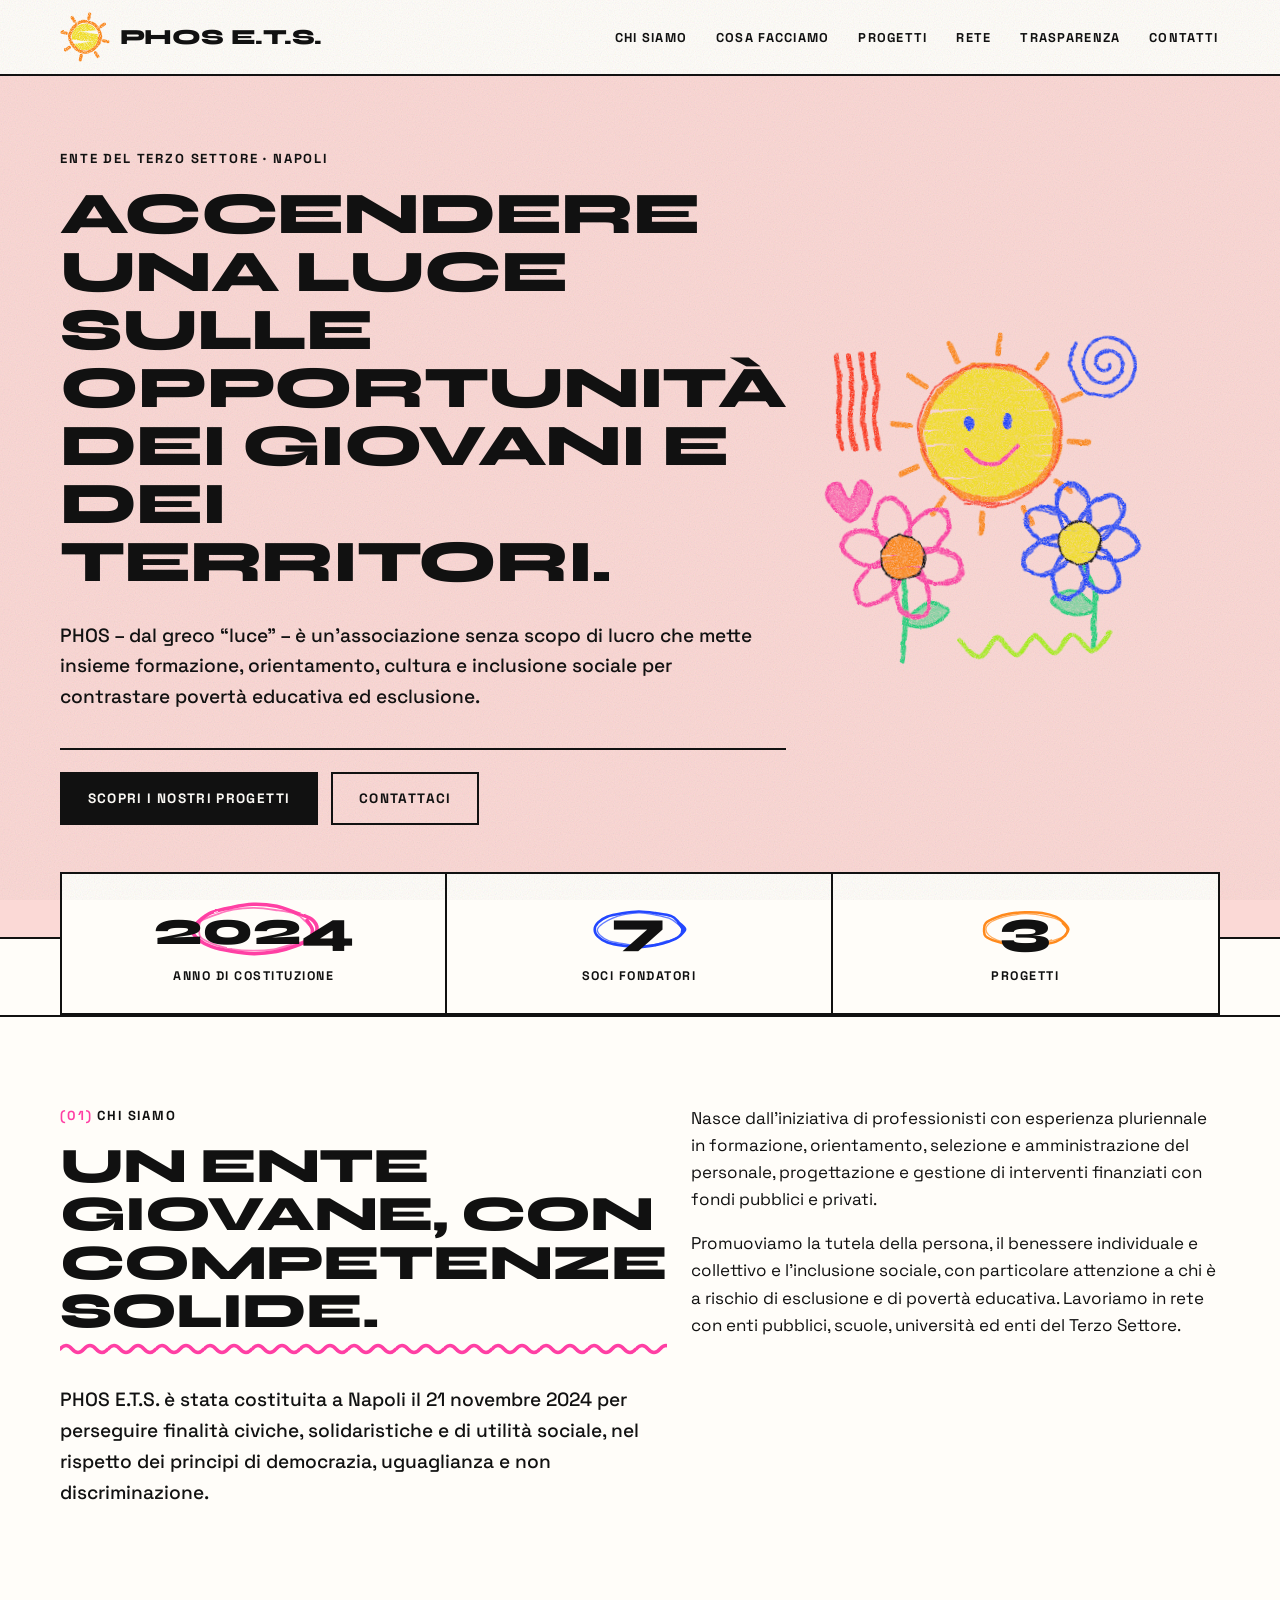
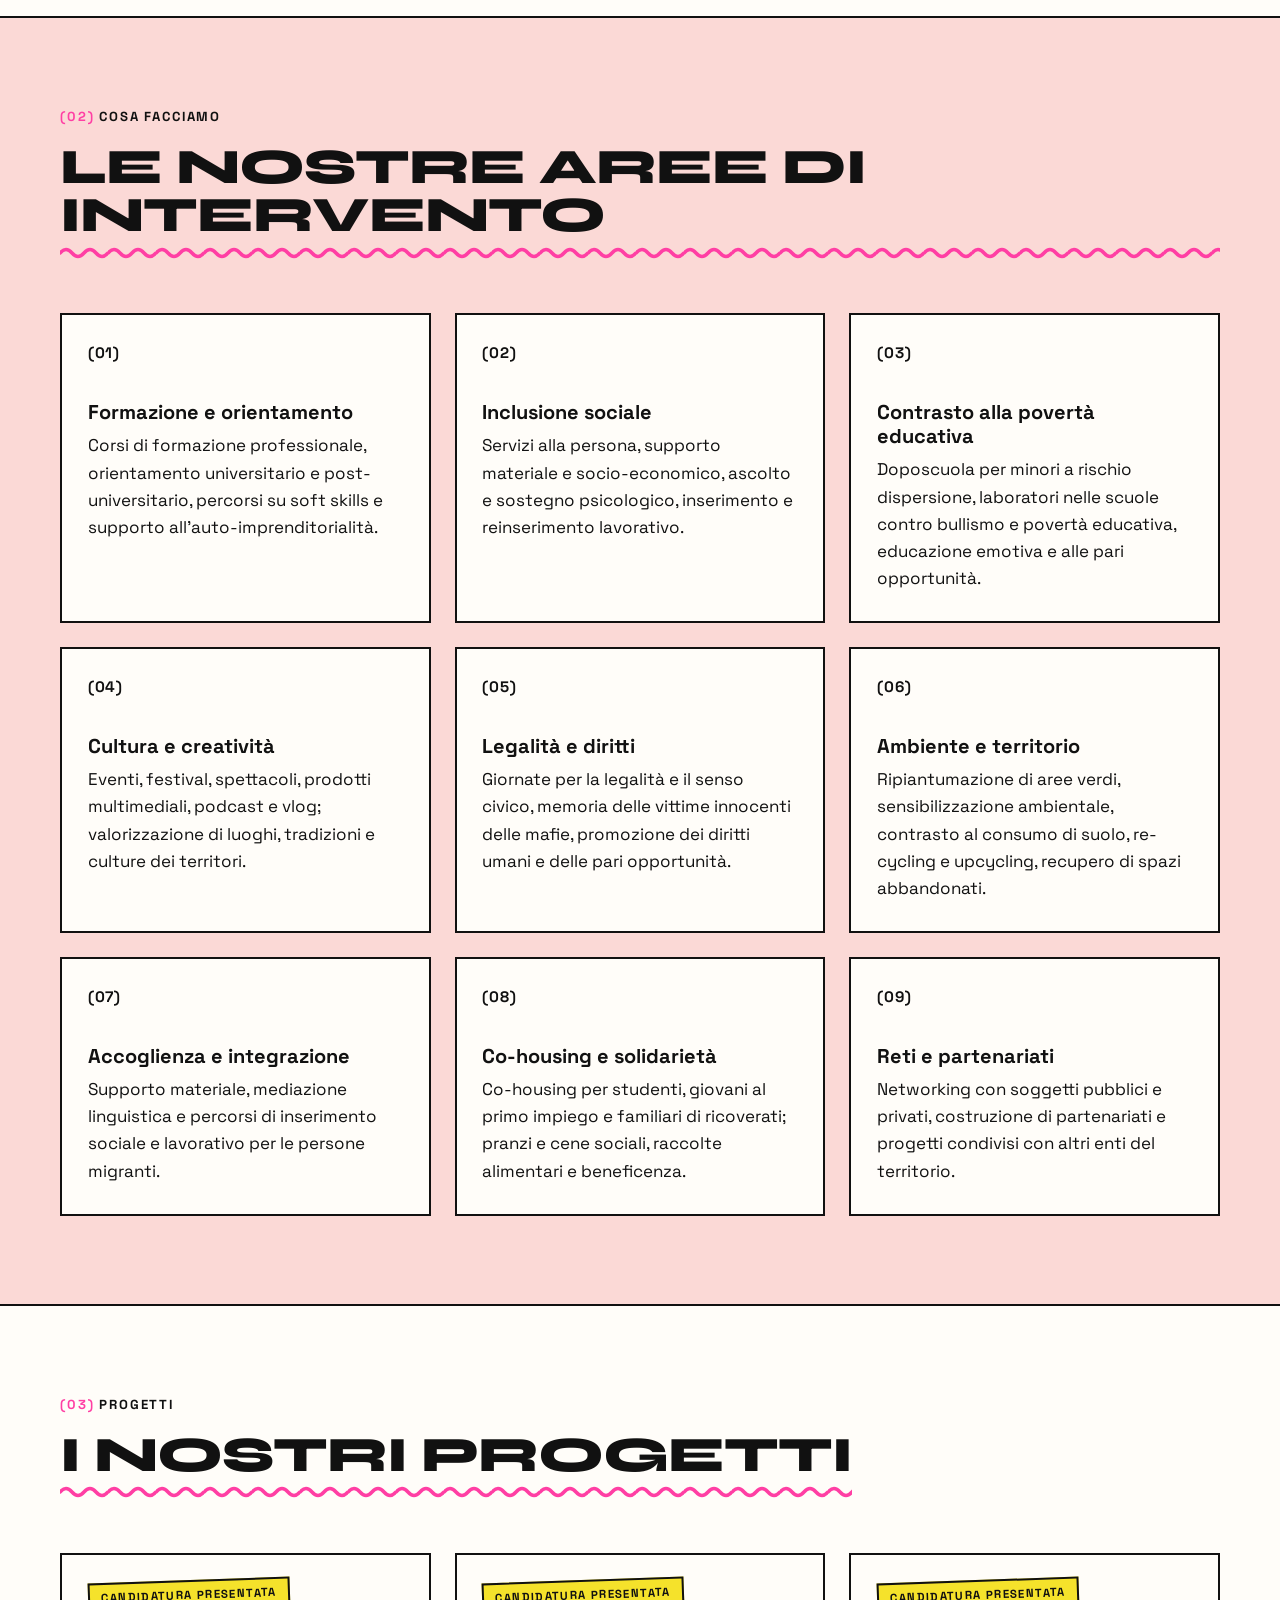
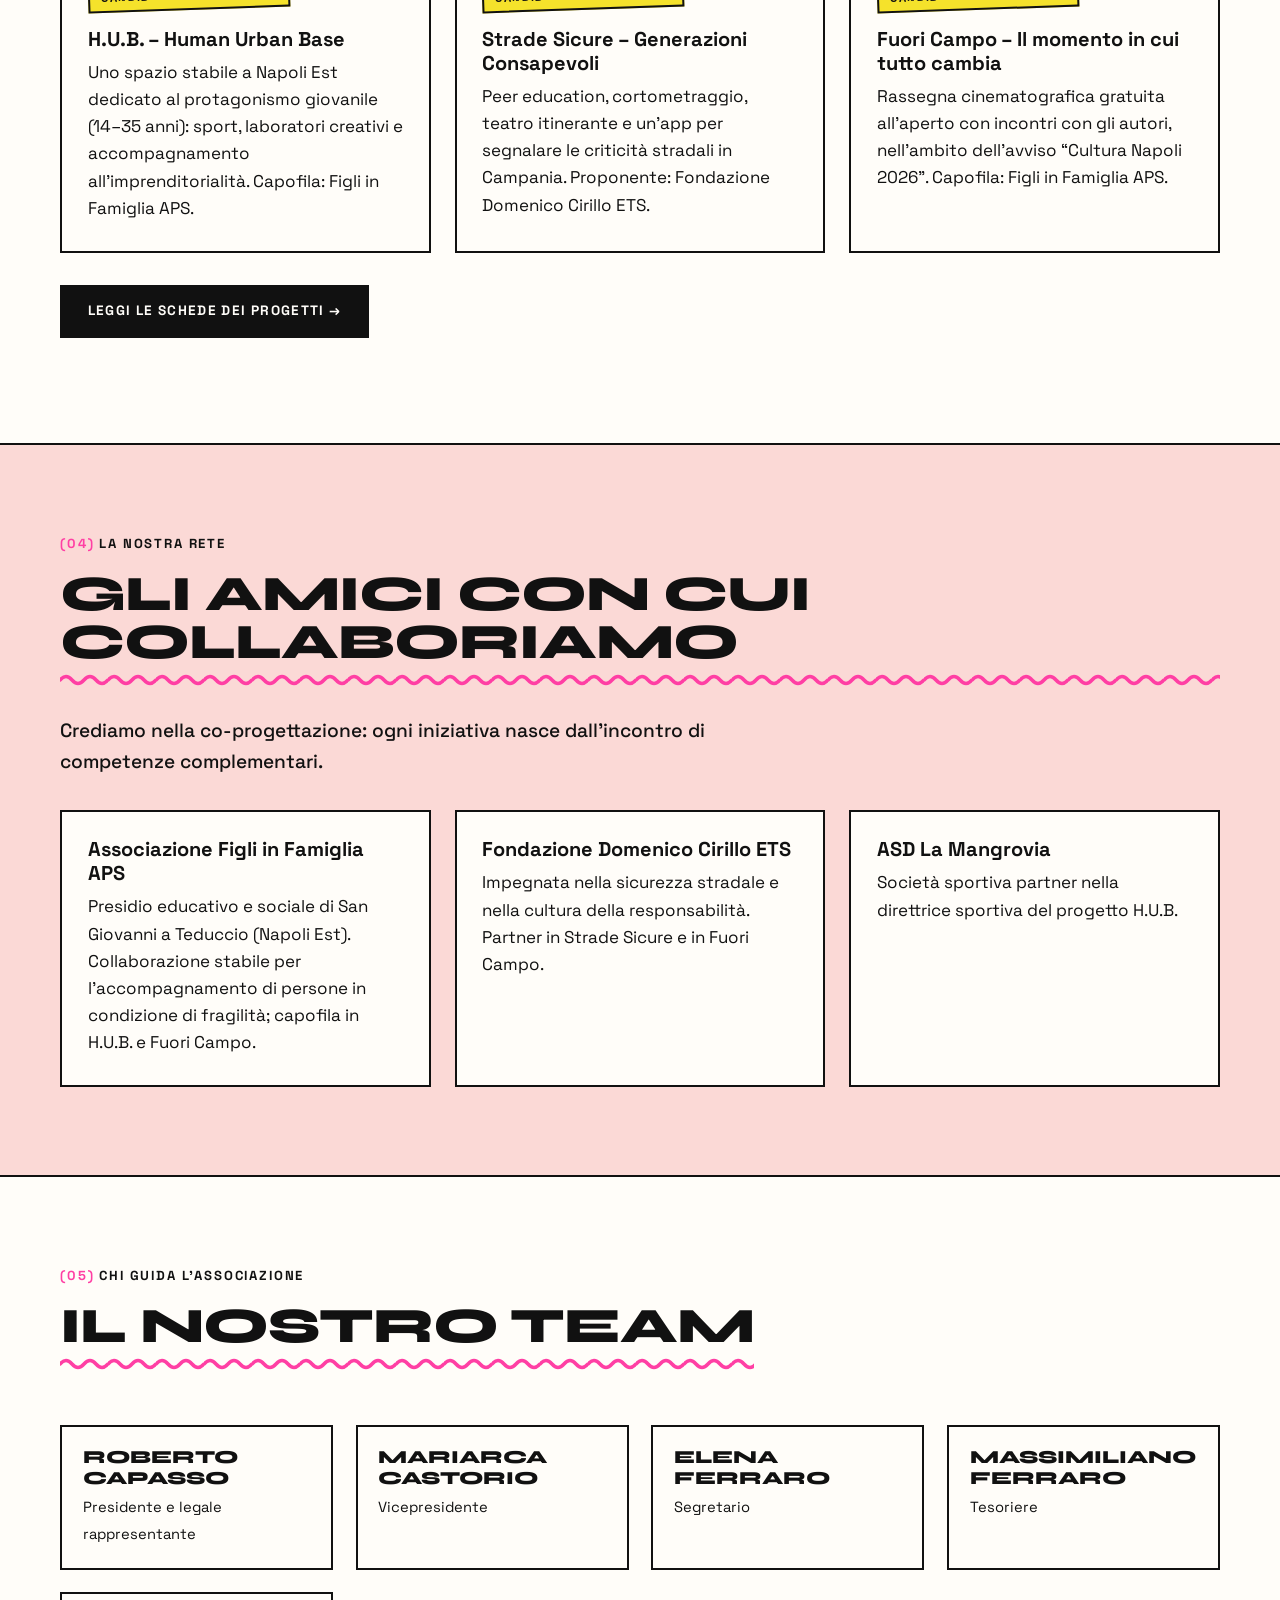
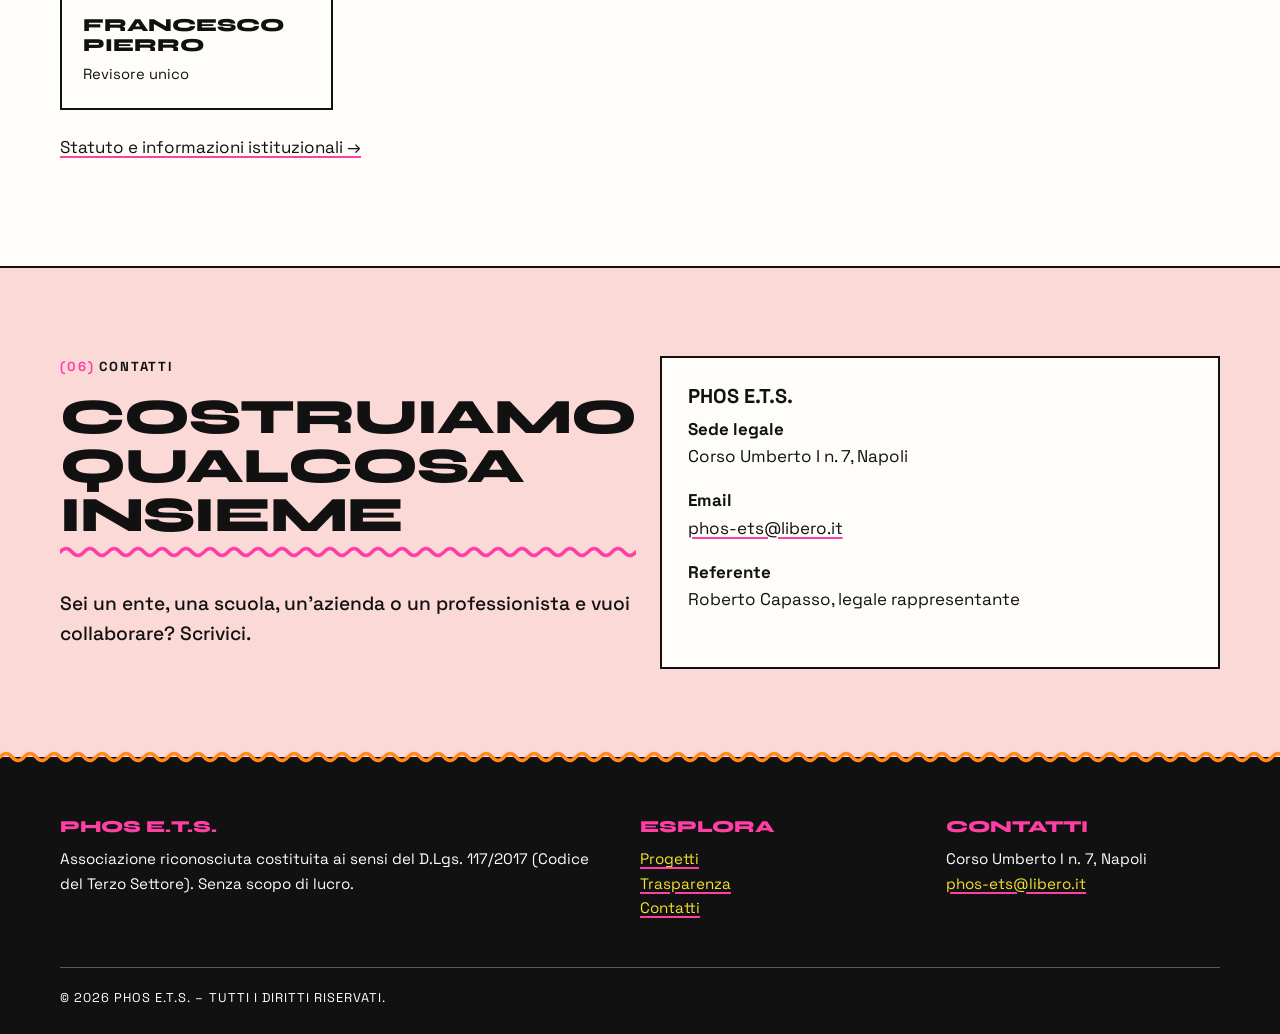
==== index.html @ 62dacb36 "ok" ====
<!DOCTYPE html>
<html lang="it">
<head>
  <meta charset="utf-8">
  <meta name="viewport" content="width=device-width, initial-scale=1">
  <title>PHOS E.T.S. – Ente del Terzo Settore, Napoli</title>
  <meta name="description" content="PHOS E.T.S. è un Ente del Terzo Settore con sede a Napoli: formazione, orientamento, inclusione sociale, cultura e legalità per giovani e persone in condizioni di fragilità.">
  <link rel="icon" href="assets/logo.svg" type="image/svg+xml">
  <link rel="preconnect" href="https://fonts.googleapis.com">
  <link rel="preconnect" href="https://fonts.gstatic.com" crossorigin>
  <link href="https://fonts.googleapis.com/css2?family=Syne:wght@700;800&family=Space+Grotesk:wght@400;500;700&display=swap" rel="stylesheet">
  <link rel="stylesheet" href="css/style.css">
</head>
<body>
  <header class="site-header">
    <div class="container nav">
      <a class="brand" href="index.html"><img src="assets/logo.svg" alt=""> PHOS E.T.S.</a>
      <button class="nav-toggle" aria-label="Apri il menu" aria-expanded="false">☰</button>
      <ul class="nav-links">
        <li><a href="#chi-siamo">Chi siamo</a></li>
        <li><a href="#ambiti">Cosa facciamo</a></li>
        <li><a href="#progetti">Progetti</a></li>
        <li><a href="#rete">Rete</a></li>
        <li><a href="trasparenza.html">Trasparenza</a></li>
        <li><a href="#contatti">Contatti</a></li>
      </ul>
    </div>
  </header>

  <main>
    <section class="hero">
      <div class="container hero-grid">
       <div class="hero-text">
        <p class="eyebrow">Ente del Terzo Settore · Napoli</p>
        <h1>Accendere una luce sulle opportunità dei giovani e dei territori.</h1>
        <p class="lead">PHOS – dal greco “luce” – è un’associazione senza scopo di lucro che mette insieme formazione, orientamento, cultura e inclusione sociale per contrastare povertà educativa ed esclusione.</p>
        <div class="hero-actions">
          <a class="btn" href="#progetti">Scopri i nostri progetti</a>
          <a class="btn ghost" href="#contatti">Contattaci</a>
        </div>
       </div>
       <img class="hero-art" src="assets/hero-scribble.svg" alt="Disegno a pastello di un sole, due fiori e ghirigori colorati">
      </div>
    </section>

    <div class="container">
      <div class="stats">
        <div class="stat"><strong>2024</strong><span>anno di costituzione</span></div>
        <div class="stat"><strong>7</strong><span>soci fondatori</span></div>
        <div class="stat"><strong>3</strong><span>progetti</span></div>
      </div>
    </div>

    <section class="section" id="chi-siamo">
      <div class="container grid cols-2">
        <div>
          <p class="eyebrow">Chi siamo</p>
          <h2>Un ente giovane, con competenze solide.</h2>
          <p class="lead">PHOS E.T.S. è stata costituita a Napoli il 21 novembre 2024 per perseguire finalità civiche, solidaristiche e di utilità sociale, nel rispetto dei principi di democrazia, uguaglianza e non discriminazione.</p>
        </div>
        <div>
          <p>Nasce dall’iniziativa di professionisti con esperienza pluriennale in formazione, orientamento, selezione e amministrazione del personale, progettazione e gestione di interventi finanziati con fondi pubblici e privati.</p>
          <p>Promuoviamo la tutela della persona, il benessere individuale e collettivo e l’inclusione sociale, con particolare attenzione a chi è a rischio di esclusione e di povertà educativa. Lavoriamo in rete con enti pubblici, scuole, università ed enti del Terzo Settore.</p>
        </div>
      </div>
    </section>

    <section class="section alt" id="ambiti">
      <div class="container">
        <p class="eyebrow">Cosa facciamo</p>
        <h2>Le nostre aree di intervento</h2>
        <div class="grid cols-3" style="margin-top:1.5rem">
          <article class="card"><div class="icon">(01)</div><h3>Formazione e orientamento</h3><p>Corsi di formazione professionale, orientamento universitario e post-universitario, percorsi su soft skills e supporto all’auto-imprenditorialità.</p></article>
          <article class="card"><div class="icon">(02)</div><h3>Inclusione sociale</h3><p>Servizi alla persona, supporto materiale e socio-economico, ascolto e sostegno psicologico, inserimento e reinserimento lavorativo.</p></article>
          <article class="card"><div class="icon">(03)</div><h3>Contrasto alla povertà educativa</h3><p>Doposcuola per minori a rischio dispersione, laboratori nelle scuole contro bullismo e povertà educativa, educazione emotiva e alle pari opportunità.</p></article>
          <article class="card"><div class="icon">(04)</div><h3>Cultura e creatività</h3><p>Eventi, festival, spettacoli, prodotti multimediali, podcast e vlog; valorizzazione di luoghi, tradizioni e culture dei territori.</p></article>
          <article class="card"><div class="icon">(05)</div><h3>Legalità e diritti</h3><p>Giornate per la legalità e il senso civico, memoria delle vittime innocenti delle mafie, promozione dei diritti umani e delle pari opportunità.</p></article>
          <article class="card"><div class="icon">(06)</div><h3>Ambiente e territorio</h3><p>Ripiantumazione di aree verdi, sensibilizzazione ambientale, contrasto al consumo di suolo, re-cycling e upcycling, recupero di spazi abbandonati.</p></article>
          <article class="card"><div class="icon">(07)</div><h3>Accoglienza e integrazione</h3><p>Supporto materiale, mediazione linguistica e percorsi di inserimento sociale e lavorativo per le persone migranti.</p></article>
          <article class="card"><div class="icon">(08)</div><h3>Co-housing e solidarietà</h3><p>Co-housing per studenti, giovani al primo impiego e familiari di ricoverati; pranzi e cene sociali, raccolte alimentari e beneficenza.</p></article>
          <article class="card"><div class="icon">(09)</div><h3>Reti e partenariati</h3><p>Networking con soggetti pubblici e privati, costruzione di partenariati e progetti condivisi con altri enti del territorio.</p></article>
        </div>
      </div>
    </section>

    <section class="section" id="progetti">
      <div class="container">
        <p class="eyebrow">Progetti</p>
        <h2>I nostri progetti</h2>
        <div class="grid cols-3" style="margin-top:1.5rem">
          <article class="card">
            <span class="badge">Candidatura presentata</span>
            <h3>H.U.B. – Human Urban Base</h3>
            <p>Uno spazio stabile a Napoli Est dedicato al protagonismo giovanile (14–35 anni): sport, laboratori creativi e accompagnamento all’imprenditorialità. Capofila: Figli in Famiglia APS.</p>
          </article>
          <article class="card">
            <span class="badge">Candidatura presentata</span>
            <h3>Strade Sicure – Generazioni Consapevoli</h3>
            <p>Peer education, cortometraggio, teatro itinerante e un’app per segnalare le criticità stradali in Campania. Proponente: Fondazione Domenico Cirillo ETS.</p>
          </article>
          <article class="card">
            <span class="badge">Candidatura presentata</span>
            <h3>Fuori Campo – Il momento in cui tutto cambia</h3>
            <p>Rassegna cinematografica gratuita all’aperto con incontri con gli autori, nell’ambito dell’avviso “Cultura Napoli 2026”. Capofila: Figli in Famiglia APS.</p>
          </article>
        </div>
        <p style="margin-top:2rem"><a class="btn" href="progetti.html">Leggi le schede dei progetti →</a></p>
      </div>
    </section>

    <section class="section alt" id="rete">
      <div class="container">
        <p class="eyebrow">La nostra rete</p>
        <h2>Gli amici con cui collaboriamo</h2>
        <p class="lead">Crediamo nella co-progettazione: ogni iniziativa nasce dall’incontro di competenze complementari.</p>
        <div class="grid cols-3" style="margin-top:2rem">
          <div class="card"><h3>Associazione Figli in Famiglia APS</h3><p>Presidio educativo e sociale di San Giovanni a Teduccio (Napoli Est). Collaborazione stabile per l’accompagnamento di persone in condizione di fragilità; capofila in H.U.B. e Fuori Campo.</p></div>
          <div class="card"><h3>Fondazione Domenico Cirillo ETS</h3><p>Impegnata nella sicurezza stradale e nella cultura della responsabilità. Partner in Strade Sicure e in Fuori Campo.</p></div>
          <div class="card"><h3>ASD La Mangrovia</h3><p>Società sportiva partner nella direttrice sportiva del progetto H.U.B.</p></div>
        </div>
      </div>
    </section>

    <section class="section" id="governance">
      <div class="container">
        <p class="eyebrow">Chi guida l’associazione</p>
        <h2>Il nostro team</h2>
        <div class="team" style="margin-top:1.5rem">
          <div class="person"><strong>Roberto Capasso</strong><span>Presidente e legale rappresentante</span></div>
          <div class="person"><strong>Mariarca Castorio</strong><span>Vicepresidente</span></div>
          <div class="person"><strong>Elena Ferraro</strong><span>Segretario</span></div>
          <div class="person"><strong>Massimiliano Ferraro</strong><span>Tesoriere</span></div>
          <div class="person"><strong>Francesco Pierro</strong><span>Revisore unico</span></div>
        </div>
        <p style="margin-top:1.5rem"><a href="trasparenza.html">Statuto e informazioni istituzionali →</a></p>
      </div>
    </section>

    <section class="section alt" id="contatti">
      <div class="container grid cols-2">
        <div>
          <p class="eyebrow">Contatti</p>
          <h2>Costruiamo qualcosa insieme</h2>
          <p class="lead">Sei un ente, una scuola, un’azienda o un professionista e vuoi collaborare? Scrivici.</p>
        </div>
        <div class="card">
          <h3>PHOS E.T.S.</h3>
          <p><strong>Sede legale</strong><br>Corso Umberto I n. 7, Napoli</p>
          <p><strong>Email</strong><br><a href="mailto:phos-ets@libero.it">phos-ets@libero.it</a></p>
          <p><strong>Referente</strong><br>Roberto Capasso, legale rappresentante</p>
        </div>
      </div>
    </section>
  </main>

  <footer class="site-footer">
    <div class="container">
      <div class="footer-grid">
        <div>
          <h3>PHOS E.T.S.</h3>
          <p>Associazione riconosciuta costituita ai sensi del D.Lgs. 117/2017 (Codice del Terzo Settore). Senza scopo di lucro.</p>
        </div>
        <div>
          <h3>Esplora</h3>
          <p><a href="progetti.html">Progetti</a><br><a href="trasparenza.html">Trasparenza</a><br><a href="#contatti">Contatti</a></p>
        </div>
        <div>
          <h3>Contatti</h3>
          <p>Corso Umberto I n. 7, Napoli<br><a href="mailto:phos-ets@libero.it">phos-ets@libero.it</a></p>
        </div>
      </div>
      <div class="footer-bottom">© <span id="anno">2026</span> PHOS E.T.S. – Tutti i diritti riservati.</div>
    </div>
  </footer>
  <script src="js/main.js"></script>
</body>
</html>
---- css/style.css ----
/* ------------------------------------------------------------
   PHOS E.T.S. – stile "naive / childish grotesque"
   Tratto a pastello, colori saturi, grotesque pesante, righe nere
   ------------------------------------------------------------ */
:root {
  --ink: #111111;
  --paper: #fffdf9;
  --pink-paper: #fbd9d6;
  --pink: #ff3fa4;
  --red: #ff3b24;
  --orange: #ff8a1f;
  --yellow: #f5e22b;
  --green: #1fd37a;
  --blue: #2447ff;
  --max: 1160px;
  --font-head: "Syne", "Arial Black", "Helvetica Neue", Arial, sans-serif;
  --font-body: "Space Grotesk", "Helvetica Neue", Arial, sans-serif;
}

* { box-sizing: border-box; }
html { scroll-behavior: smooth; }
body {
  margin: 0;
  font-family: var(--font-body);
  color: var(--ink);
  background: var(--paper);
  line-height: 1.6;
  font-size: 17px;
  counter-reset: sec;
}
/* grana di carta su tutto il sito */
body::after {
  content: ""; position: fixed; inset: 0; z-index: 100; pointer-events: none;
  opacity: .16; mix-blend-mode: multiply;
  background-image: url("data:image/svg+xml,%3Csvg xmlns='http://www.w3.org/2000/svg' width='220' height='220'%3E%3Cfilter id='n'%3E%3CfeTurbulence type='fractalNoise' baseFrequency='.85' numOctaves='2' stitchTiles='stitch'/%3E%3C/filter%3E%3Crect width='100%25' height='100%25' filter='url(%23n)'/%3E%3C/svg%3E");
}
::selection { background: var(--yellow); }

h1, h2, h3 { margin: 0 0 .6em; color: var(--ink); }
h1, h2 {
  font-family: var(--font-head); font-weight: 800; text-transform: uppercase;
  letter-spacing: -.02em; line-height: .98;
}
h1 { font-size: clamp(2.6rem, 7vw, 5.4rem); }
h2 { font-size: clamp(1.9rem, 4.2vw, 3.1rem); }
h3 { font-family: var(--font-body); font-weight: 700; font-size: 1.25rem; line-height: 1.2; }
p { margin: 0 0 1em; }
a { color: var(--ink); text-decoration-thickness: 2px; text-underline-offset: 3px; text-decoration-color: var(--pink); }
a:hover { background: var(--yellow); }
img { max-width: 100%; }
:focus-visible { outline: 3px dashed var(--blue); outline-offset: 3px; }

.container { width: min(100% - 2.5rem, var(--max)); margin-inline: auto; }
.section { padding: 5.5rem 0; border-top: 2px solid var(--ink); }
.section.alt { background: var(--pink-paper); }
.lead { font-size: 1.2rem; max-width: 60ch; font-weight: 500; }

/* Etichetta numerata, come nei poster: (01) CHI SIAMO */
.eyebrow {
  display: block; font-family: var(--font-body); font-size: .82rem; font-weight: 700;
  letter-spacing: .14em; text-transform: uppercase; margin-bottom: 1rem;
}
main > section:not(.hero):not(.page-hero) .eyebrow { counter-increment: sec; }
main > section:not(.hero):not(.page-hero) .eyebrow::before { content: "(0" counter(sec) ")  "; color: var(--pink); }

/* titoli con ghirigoro a pastello */
section h2 {
  display: inline-block; padding-bottom: .4em;
  background: url("../assets/squiggle-pink.svg") repeat-x left bottom / 48px 14px;
}

/* Header */
.site-header { position: sticky; top: 0; z-index: 50; background: var(--paper); border-bottom: 2px solid var(--ink); }
.nav { display: flex; align-items: center; justify-content: space-between; height: 74px; }
.brand {
  display: flex; align-items: center; gap: .6rem; text-decoration: none;
  font-family: var(--font-head); font-weight: 800; font-size: 1.35rem; text-transform: uppercase; letter-spacing: -.01em;
}
.brand:hover { background: none; }
.brand img { width: 50px; height: 50px; }
.nav-links { display: flex; gap: 1.6rem; list-style: none; margin: 0; padding: 0; }
.nav-links a {
  text-decoration: none; font-size: .8rem; font-weight: 700; text-transform: uppercase; letter-spacing: .1em; padding: .2rem .1rem;
}
.nav-links a:hover, .nav-links a[aria-current="page"] { background: linear-gradient(transparent 52%, var(--yellow) 52%); }
.nav-toggle {
  display: none; background: var(--paper); border: 2px solid var(--ink); font-size: 1.3rem; line-height: 1;
  padding: .3rem .65rem; cursor: pointer; color: var(--ink);
}

/* Hero */
.hero, .page-hero { background: var(--pink-paper); border-bottom: 2px solid var(--ink); position: relative; overflow: hidden; }
.hero { padding: 4.5rem 0 7rem; }
.hero-grid { display: grid; grid-template-columns: 1.15fr .85fr; gap: 1rem; align-items: center; }
.hero h1 { font-size: clamp(2.1rem, 4.7vw, 3.7rem); margin-bottom: .5em; }
.hero-art { width: 100%; max-width: 520px; justify-self: center; transform: rotate(-3deg); margin-right: -1rem; }
.page-hero { padding: 4.2rem 0 3.4rem; }
.page-hero h1 { font-size: clamp(2.2rem, 5.4vw, 4rem); max-width: 16ch; }

/* righe nere di impaginazione */
.hero-actions { margin-top: 2.2rem; padding-top: 1.4rem; border-top: 2px solid var(--ink); }

.btn {
  display: inline-block; padding: .85rem 1.6rem; font-family: var(--font-body); font-weight: 700;
  font-size: .85rem; letter-spacing: .1em; text-transform: uppercase; text-decoration: none;
  background: var(--ink); color: var(--paper); border: 2px solid var(--ink);
  transition: transform .12s, background .12s, color .12s;
}
.btn:hover { background: var(--pink); color: var(--ink); transform: rotate(-1.5deg) scale(1.03); }
.btn.ghost { background: transparent; color: var(--ink); margin-left: .6rem; }
.btn.ghost:hover { background: var(--yellow); color: var(--ink); }

/* Griglie e card */
.grid { display: grid; gap: 1.5rem; }
.grid.cols-2 { grid-template-columns: repeat(2, 1fr); }
.grid.cols-3 { grid-template-columns: repeat(3, 1fr); }
.grid.cols-4 { grid-template-columns: repeat(4, 1fr); }
.card {
  background: var(--paper); border: 2px solid var(--ink); padding: 1.6rem 1.6rem 1.8rem;
  transition: background .15s, transform .15s;
}
.card:hover { transform: rotate(-.8deg) translateY(-3px); }
.card:nth-child(5n+1):hover { background: var(--yellow); }
.card:nth-child(5n+2):hover { background: #ff9bd0; }
.card:nth-child(5n+3):hover { background: #a8f5c4; }
.card:nth-child(5n+4):hover { background: #a9bbff; }
.card:nth-child(5n+5):hover { background: #ffb98a; }
.card .icon {
  font-family: var(--font-body); font-size: .95rem; font-weight: 700; letter-spacing: .06em;
  margin-bottom: 2.2rem; display: block;
}
.card h3 { margin-bottom: .5rem; }
.card p:last-child { margin-bottom: 0; }

/* Numeri cerchiati a pastello */
.stats { display: grid; grid-template-columns: repeat(3, 1fr); gap: 0; margin-top: -4.2rem; position: relative; z-index: 2;
  border: 2px solid var(--ink); background: var(--paper); }
.stat { padding: 1.4rem 1rem 1.6rem; text-align: center; border-right: 2px solid var(--ink); }
.stat:last-child { border-right: 0; }
.stat strong {
  display: inline-block; font-family: var(--font-head); font-weight: 800; font-size: clamp(2rem, 4vw, 3rem);
  line-height: 1; padding: .55rem 1.3rem; margin-bottom: .3rem;
  background: url("../assets/circle-pink.svg") center / 100% 100% no-repeat;
}
.stat:nth-child(2) strong { background-image: url("../assets/circle-blue.svg"); }
.stat:nth-child(3) strong { background-image: url("../assets/circle-orange.svg"); }
.stat span { display: block; font-weight: 700; font-size: .78rem; text-transform: uppercase; letter-spacing: .12em; }

.badge {
  display: inline-block; font-size: .72rem; font-weight: 700; letter-spacing: .12em; text-transform: uppercase;
  padding: .25rem .7rem; background: var(--yellow); border: 2px solid var(--ink); margin-bottom: 1rem; transform: rotate(-2deg);
}
.badge.navy { background: #ff9bd0; }
.notice { background: var(--yellow); border: 2px solid var(--ink); padding: 1.1rem 1.3rem; margin: 0 0 2.2rem; font-size: .98rem; }

/* Schede progetto */
.project { padding: 3.4rem 0; border-bottom: 2px solid var(--ink); }
.project:last-of-type { border-bottom: 0; }
.meta { display: grid; grid-template-columns: repeat(auto-fit, minmax(210px, 1fr)); gap: 0; margin: 1.6rem 0; border: 2px solid var(--ink); }
.meta div { padding: .9rem 1.1rem; border-right: 2px solid var(--ink); border-bottom: 2px solid var(--ink); margin: 0 -2px -2px 0; background: var(--paper); }
.meta dt { font-size: .72rem; text-transform: uppercase; letter-spacing: .12em; font-weight: 700; color: #6b6b6b; }
.meta dd { margin: .15rem 0 0; font-weight: 700; }
.project ul { padding-left: 1.2rem; }
.project li { margin-bottom: .4rem; }
.project li::marker { color: var(--pink); font-weight: 700; }

/* Liste */
.check-list { list-style: none; padding: 0; margin: 0; }
.check-list li { position: relative; padding-left: 1.9rem; margin-bottom: .6rem; }
.check-list li::before { content: "✺"; position: absolute; left: 0; color: var(--orange); font-weight: 700; }

.team { display: grid; grid-template-columns: repeat(auto-fit, minmax(220px, 1fr)); gap: 1.4rem; }
.person { background: var(--paper); border: 2px solid var(--ink); padding: 1.3rem; transition: background .15s, transform .15s; }
.person:hover { background: var(--yellow); transform: rotate(-1deg); }
.person strong { display: block; font-family: var(--font-head); font-weight: 800; font-size: 1.15rem; text-transform: uppercase; line-height: 1.1; margin-bottom: .3rem; }
.person span { font-size: .92rem; }

/* Footer */
.site-footer {
  position: relative; background: var(--ink); color: var(--paper); padding: 3.6rem 0 1.6rem; font-size: .95rem;
  border-top: 2px solid var(--ink);
}
.site-footer::before {
  content: ""; position: absolute; left: 0; right: 0; top: -9px; height: 14px;
  background: url("../assets/squiggle-orange.svg") repeat-x left top / 48px 14px;
}
.site-footer a { color: var(--yellow); text-decoration-color: var(--pink); }
.site-footer a:hover { background: var(--yellow); color: var(--ink); }
.site-footer h3 { font-family: var(--font-head); font-weight: 800; text-transform: uppercase; color: var(--pink); font-size: 1.05rem; }
.footer-grid { display: grid; grid-template-columns: 2fr 1fr 1fr; gap: 2rem; }
.footer-bottom { border-top: 1px solid rgba(255, 253, 249, .3); margin-top: 2rem; padding-top: 1.2rem; font-size: .8rem; letter-spacing: .08em; text-transform: uppercase; }

@media (max-width: 900px) {
  .grid.cols-3, .grid.cols-4 { grid-template-columns: repeat(2, 1fr); }
  .footer-grid { grid-template-columns: 1fr; }
  .hero-grid { grid-template-columns: 1fr; }
  .hero-art { max-width: 340px; margin: 0; }
  .hero h1 { max-width: none; }
}
@media (max-width: 720px) {
  .nav-toggle { display: block; }
  .nav-links {
    display: none; position: absolute; top: 74px; left: 0; right: 0; background: var(--paper);
    flex-direction: column; gap: 0; padding: .6rem 1.5rem 1rem; border-bottom: 2px solid var(--ink);
  }
  .nav-links.open { display: flex; }
  .nav-links li { padding: .5rem 0; }
  .grid.cols-2, .grid.cols-3, .grid.cols-4 { grid-template-columns: 1fr; }
  .stats { grid-template-columns: 1fr; }
  .stat { border-right: 0; border-bottom: 2px solid var(--ink); }
  .stat:last-child { border-bottom: 0; }
  .section { padding: 3.6rem 0; }
  .btn.ghost { margin: .9rem 0 0; }
  .hero { padding: 3rem 0 6rem; }
}
@media (prefers-reduced-motion: reduce) { html { scroll-behavior: auto; } * { transition: none !important; } }
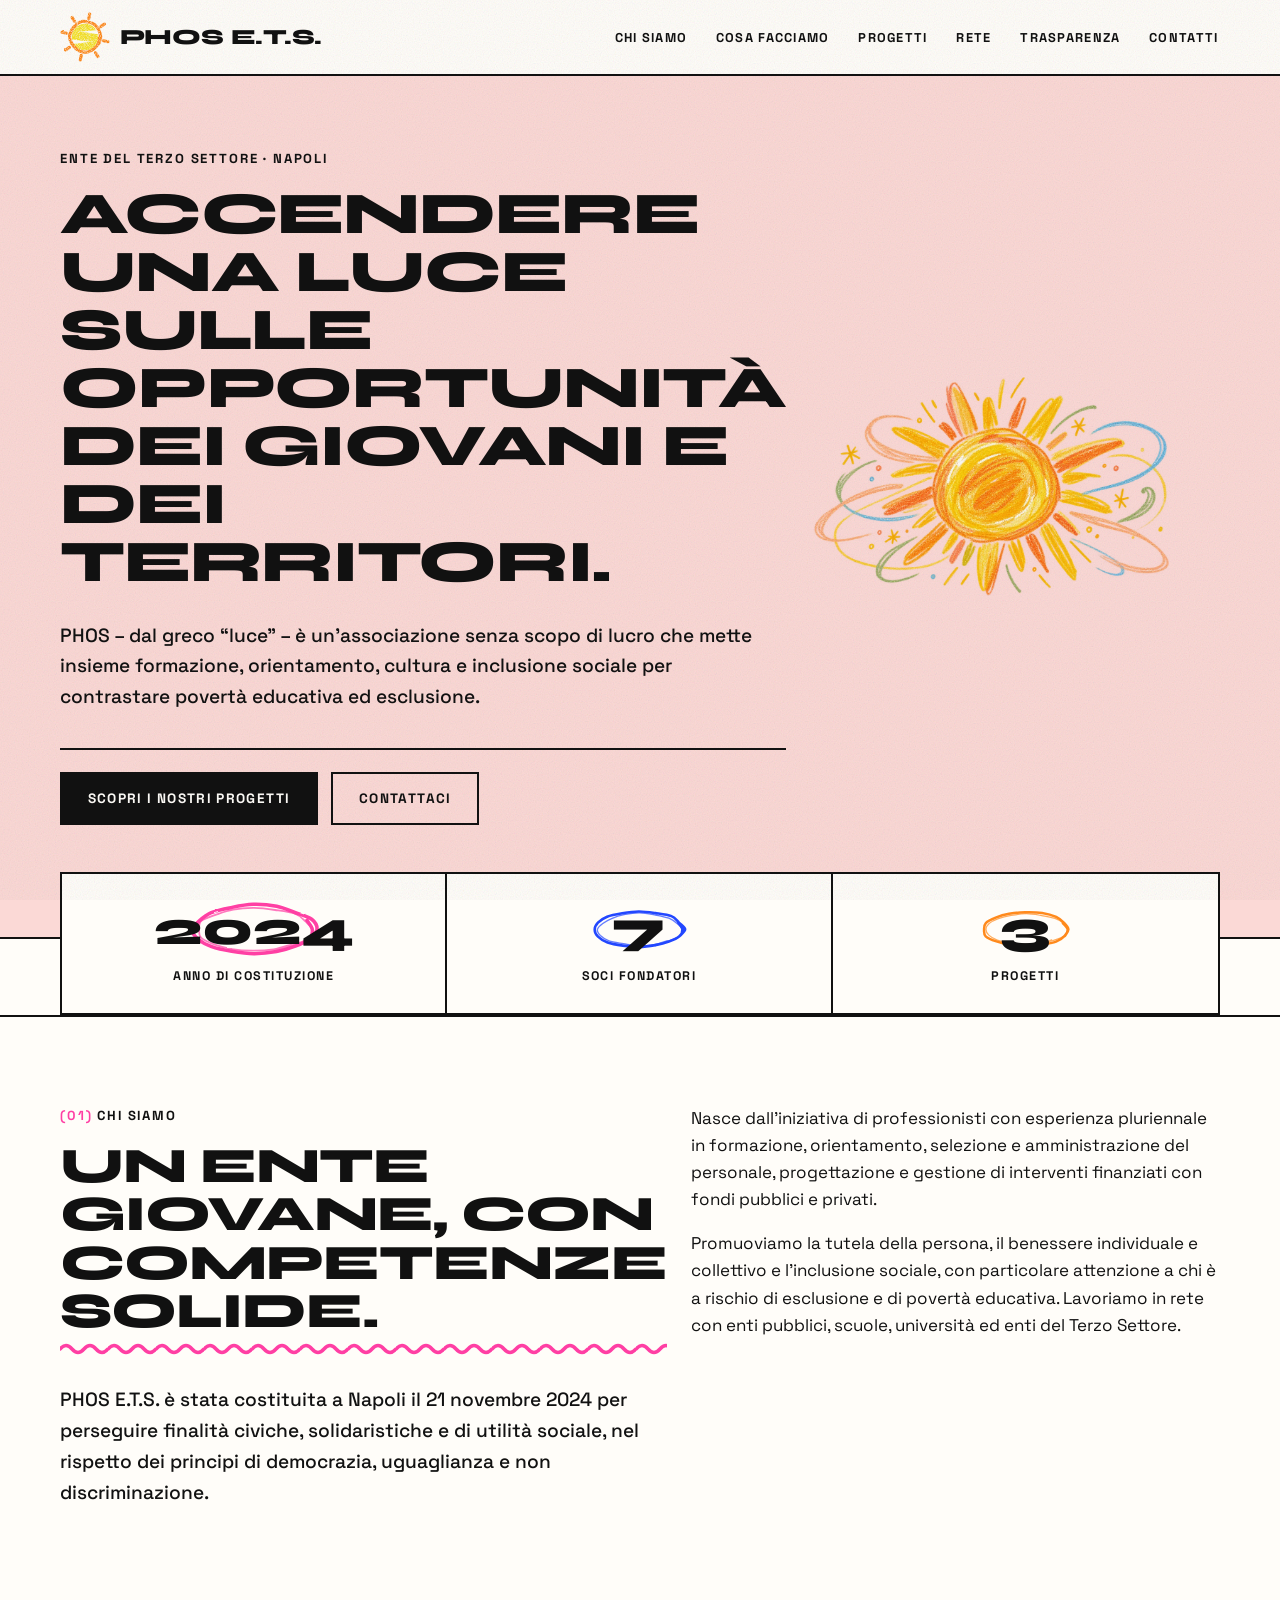
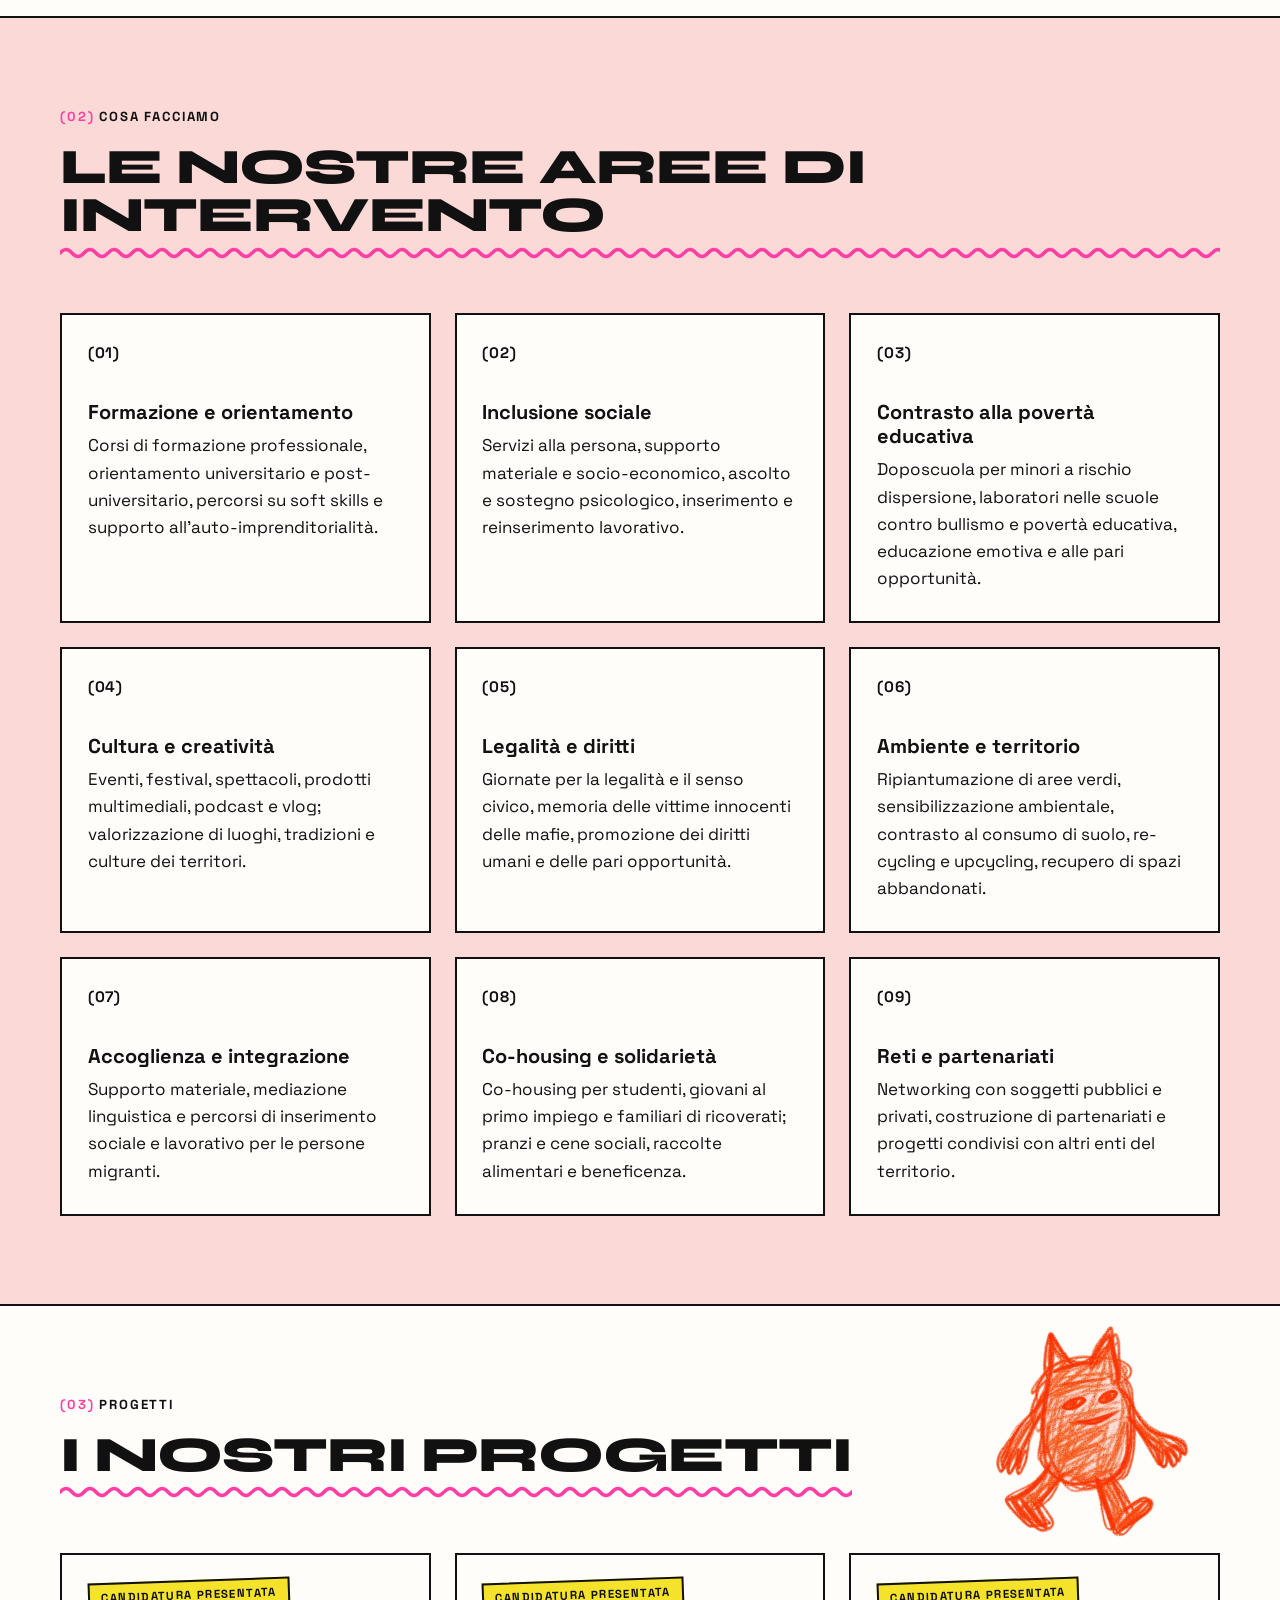
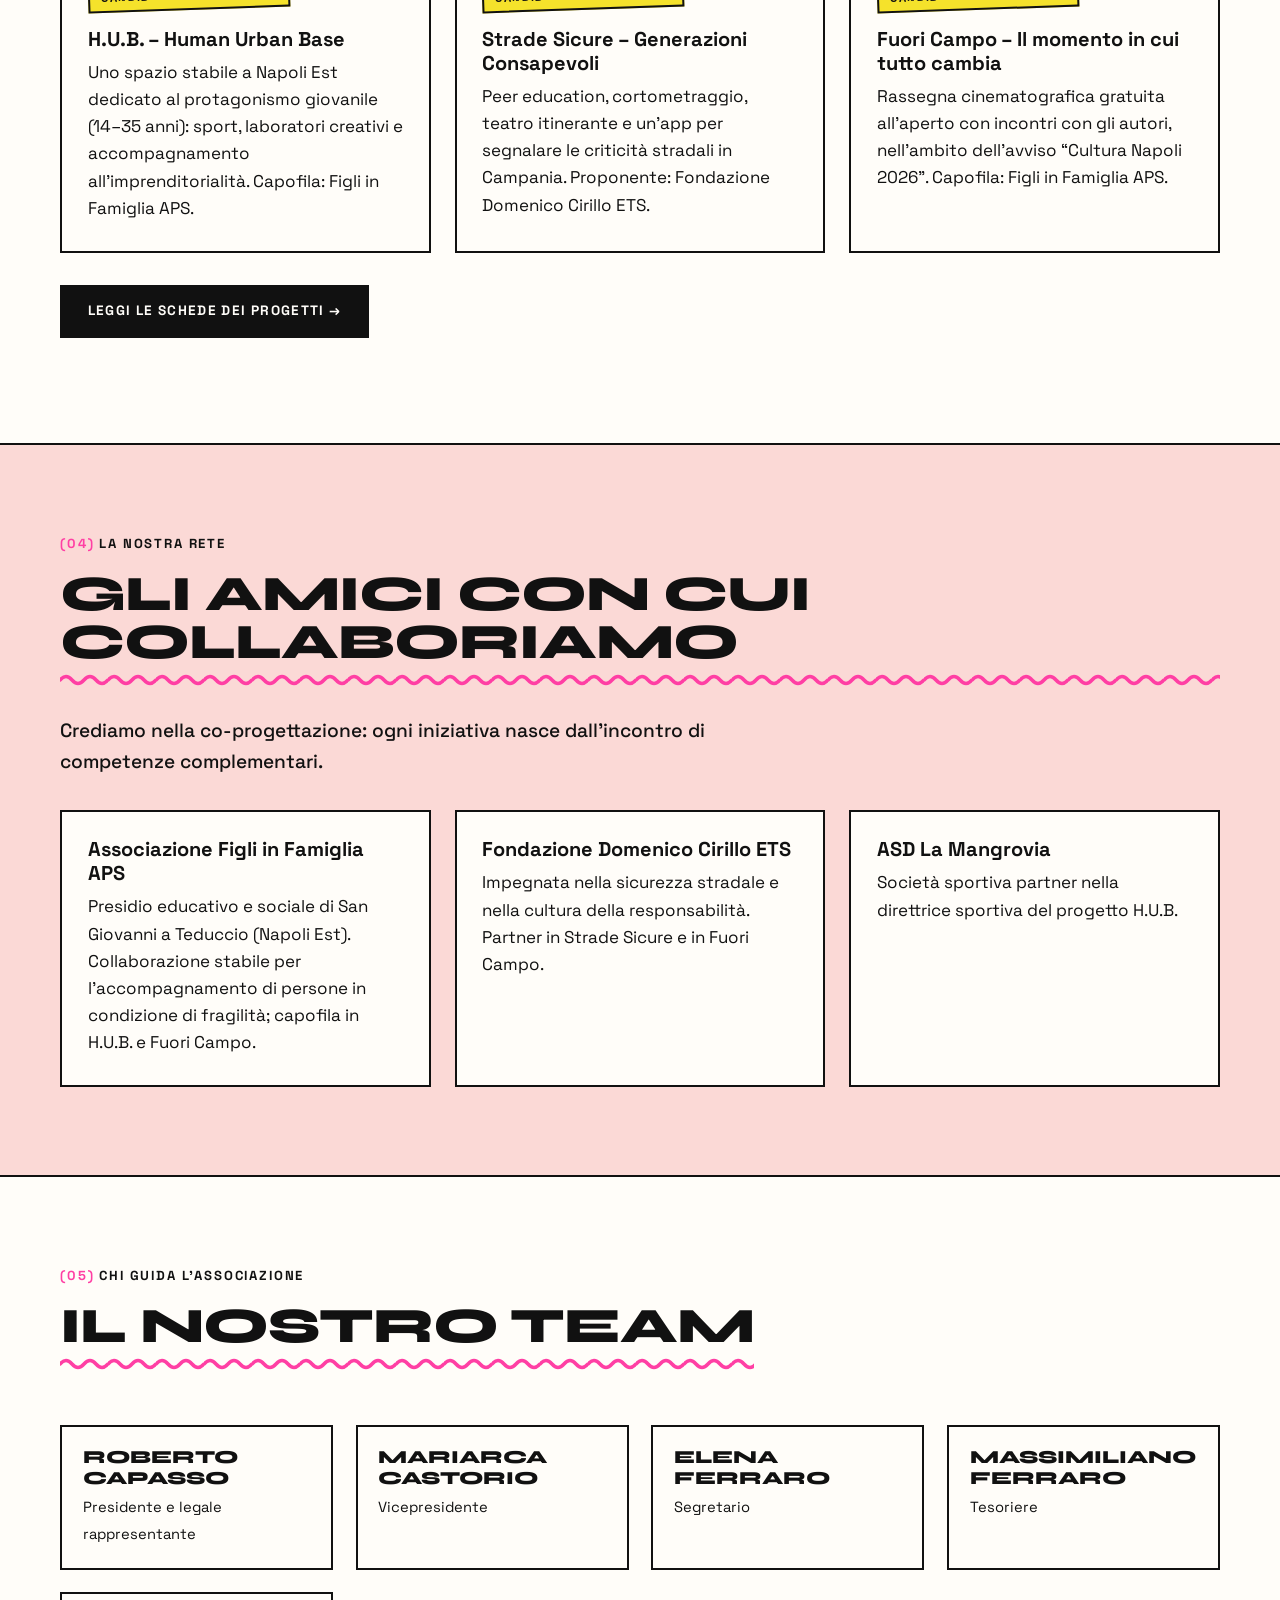
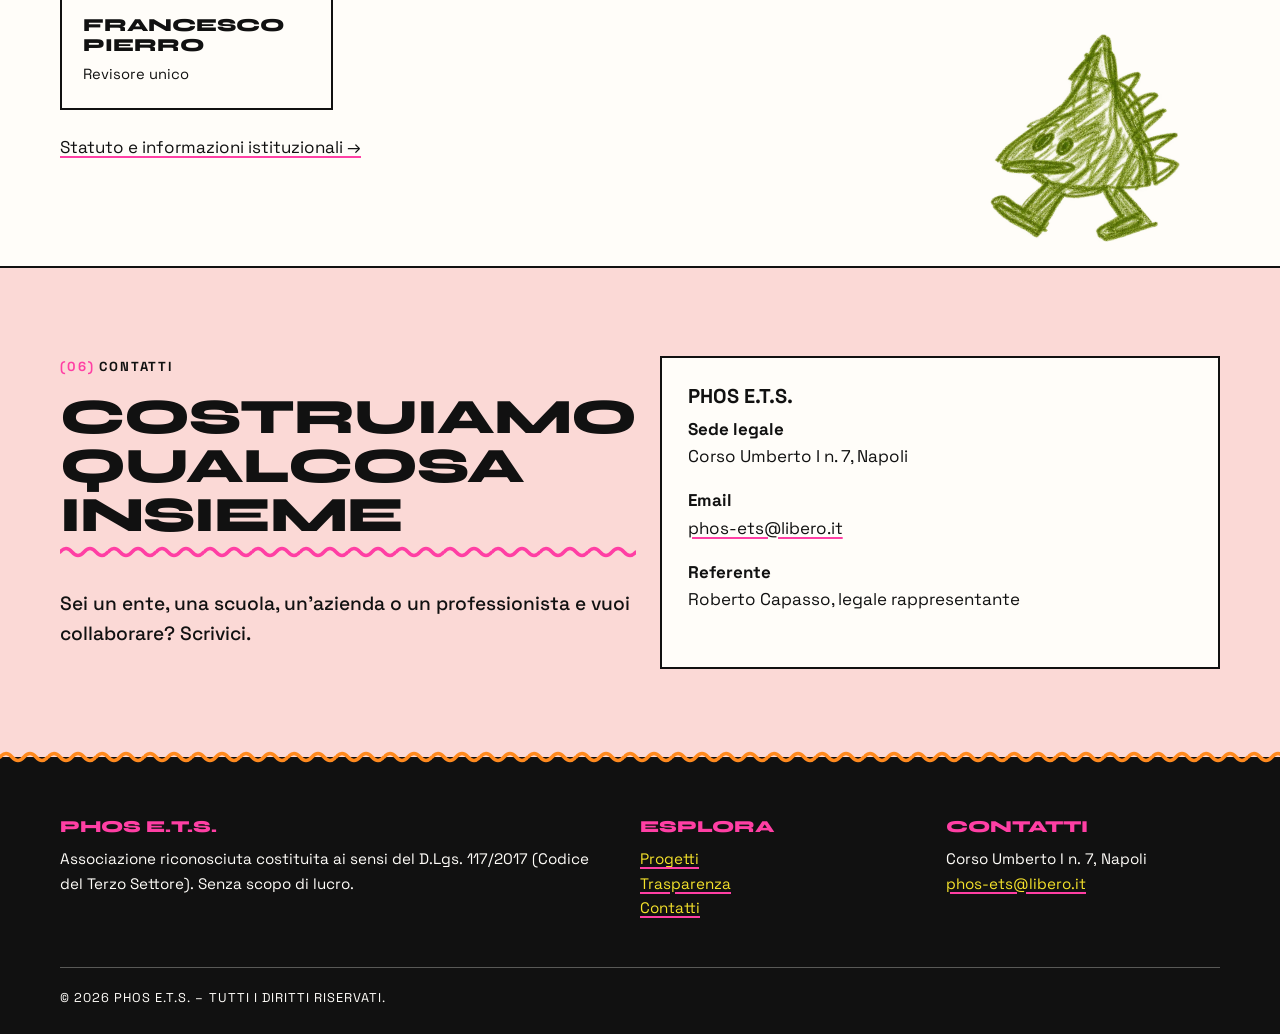
==== commit 530eb0ea: "k" ====
--- a/index.html
+++ b/index.html
@@ -39,7 +39,7 @@
           <a class="btn ghost" href="#contatti">Contattaci</a>
         </div>
        </div>
-       <img class="hero-art" src="assets/hero-scribble.svg" alt="Disegno a pastello di un sole, due fiori e ghirigori colorati">
+       <img class="hero-art" src="assets/hero-sun.webp" alt="Sole disegnato a pastello con raggi arancioni e ghirigori azzurri" width="1000" height="615">
       </div>
     </section>
 
@@ -83,7 +83,7 @@
       </div>
     </section>
 
-    <section class="section" id="progetti">
+    <section class="section has-mascot mascot-orange" id="progetti">
       <div class="container">
         <p class="eyebrow">Progetti</p>
         <h2>I nostri progetti</h2>
@@ -121,7 +121,7 @@
       </div>
     </section>
 
-    <section class="section" id="governance">
+    <section class="section has-mascot mascot-green" id="governance">
       <div class="container">
         <p class="eyebrow">Chi guida l’associazione</p>
         <h2>Il nostro team</h2>
--- a/css/style.css
+++ b/css/style.css
@@ -93,7 +93,7 @@
 .hero { padding: 4.5rem 0 7rem; }
 .hero-grid { display: grid; grid-template-columns: 1.15fr .85fr; gap: 1rem; align-items: center; }
 .hero h1 { font-size: clamp(2.1rem, 4.7vw, 3.7rem); margin-bottom: .5em; }
-.hero-art { width: 100%; max-width: 520px; justify-self: center; transform: rotate(-3deg); margin-right: -1rem; }
+.hero-art { width: 100%; max-width: 560px; height: auto; justify-self: center; margin-right: -1.5rem; }
 .page-hero { padding: 4.2rem 0 3.4rem; }
 .page-hero h1 { font-size: clamp(2.2rem, 5.4vw, 4rem); max-width: 16ch; }
 
@@ -214,3 +214,19 @@
   .hero { padding: 3rem 0 6rem; }
 }
 @media (prefers-reduced-motion: reduce) { html { scroll-behavior: auto; } * { transition: none !important; } }
+
+/* Mostriciattoli a pastello come sfondo delle sezioni */
+.has-mascot { position: relative; overflow: hidden; }
+.has-mascot > .container { position: relative; z-index: 1; }
+.has-mascot::before {
+  content: ""; position: absolute; z-index: 0; pointer-events: none;
+  background: var(--mascot) no-repeat center / contain;
+  width: clamp(190px, 22vw, 300px); aspect-ratio: 520 / 560;
+}
+.mascot-orange::before { --mascot: url("../assets/mostro-arancio.webp"); width: clamp(140px, 15vw, 190px); aspect-ratio: 520 / 584; right: 7%; top: 1.2rem; transform: rotate(7deg); }
+.mascot-green::before { --mascot: url("../assets/mostro-verde.webp"); width: clamp(140px, 15vw, 200px); aspect-ratio: 520 / 560; right: 8%; bottom: 1.5rem; transform: rotate(-4deg); }
+@media (max-width: 720px) {
+  .has-mascot::before { width: 120px; opacity: .45; }
+  .mascot-orange::before { top: .8rem; right: 3%; }
+  .mascot-green::before { bottom: .8rem; right: 3%; }
+}
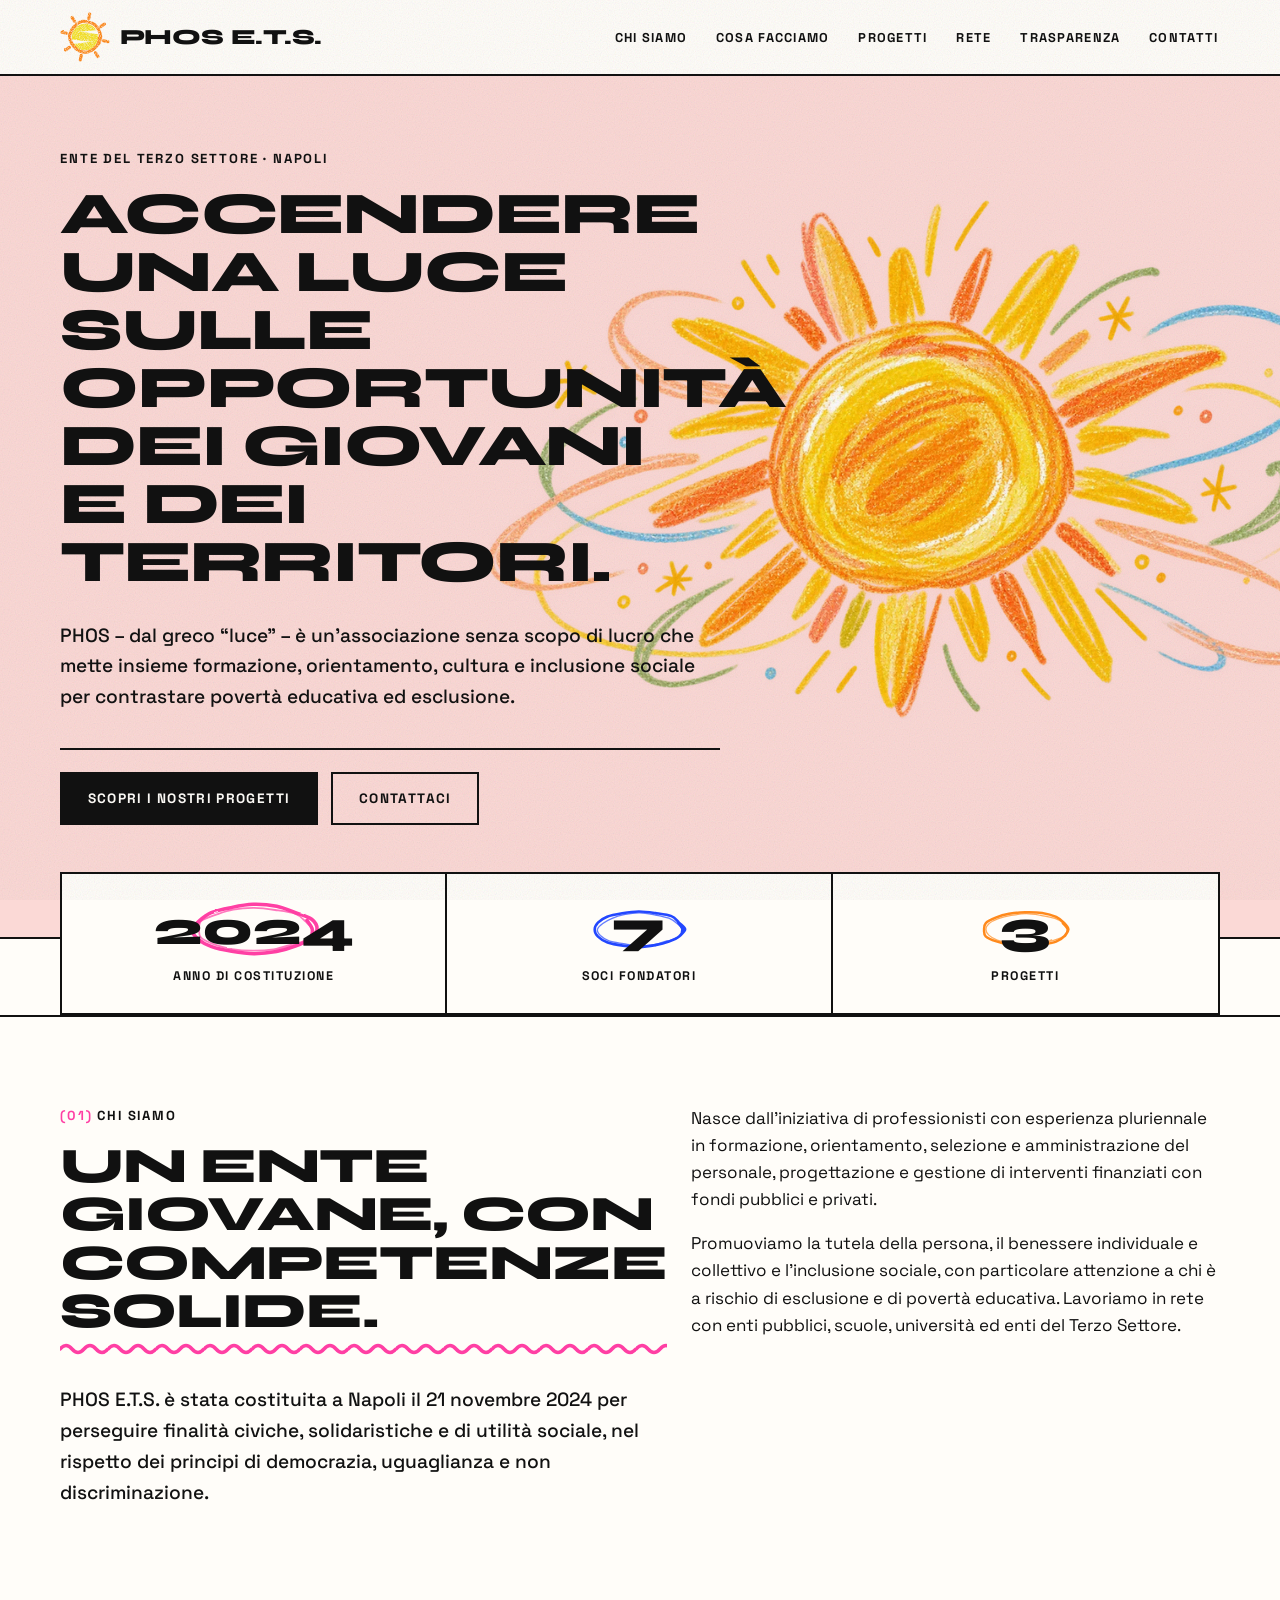
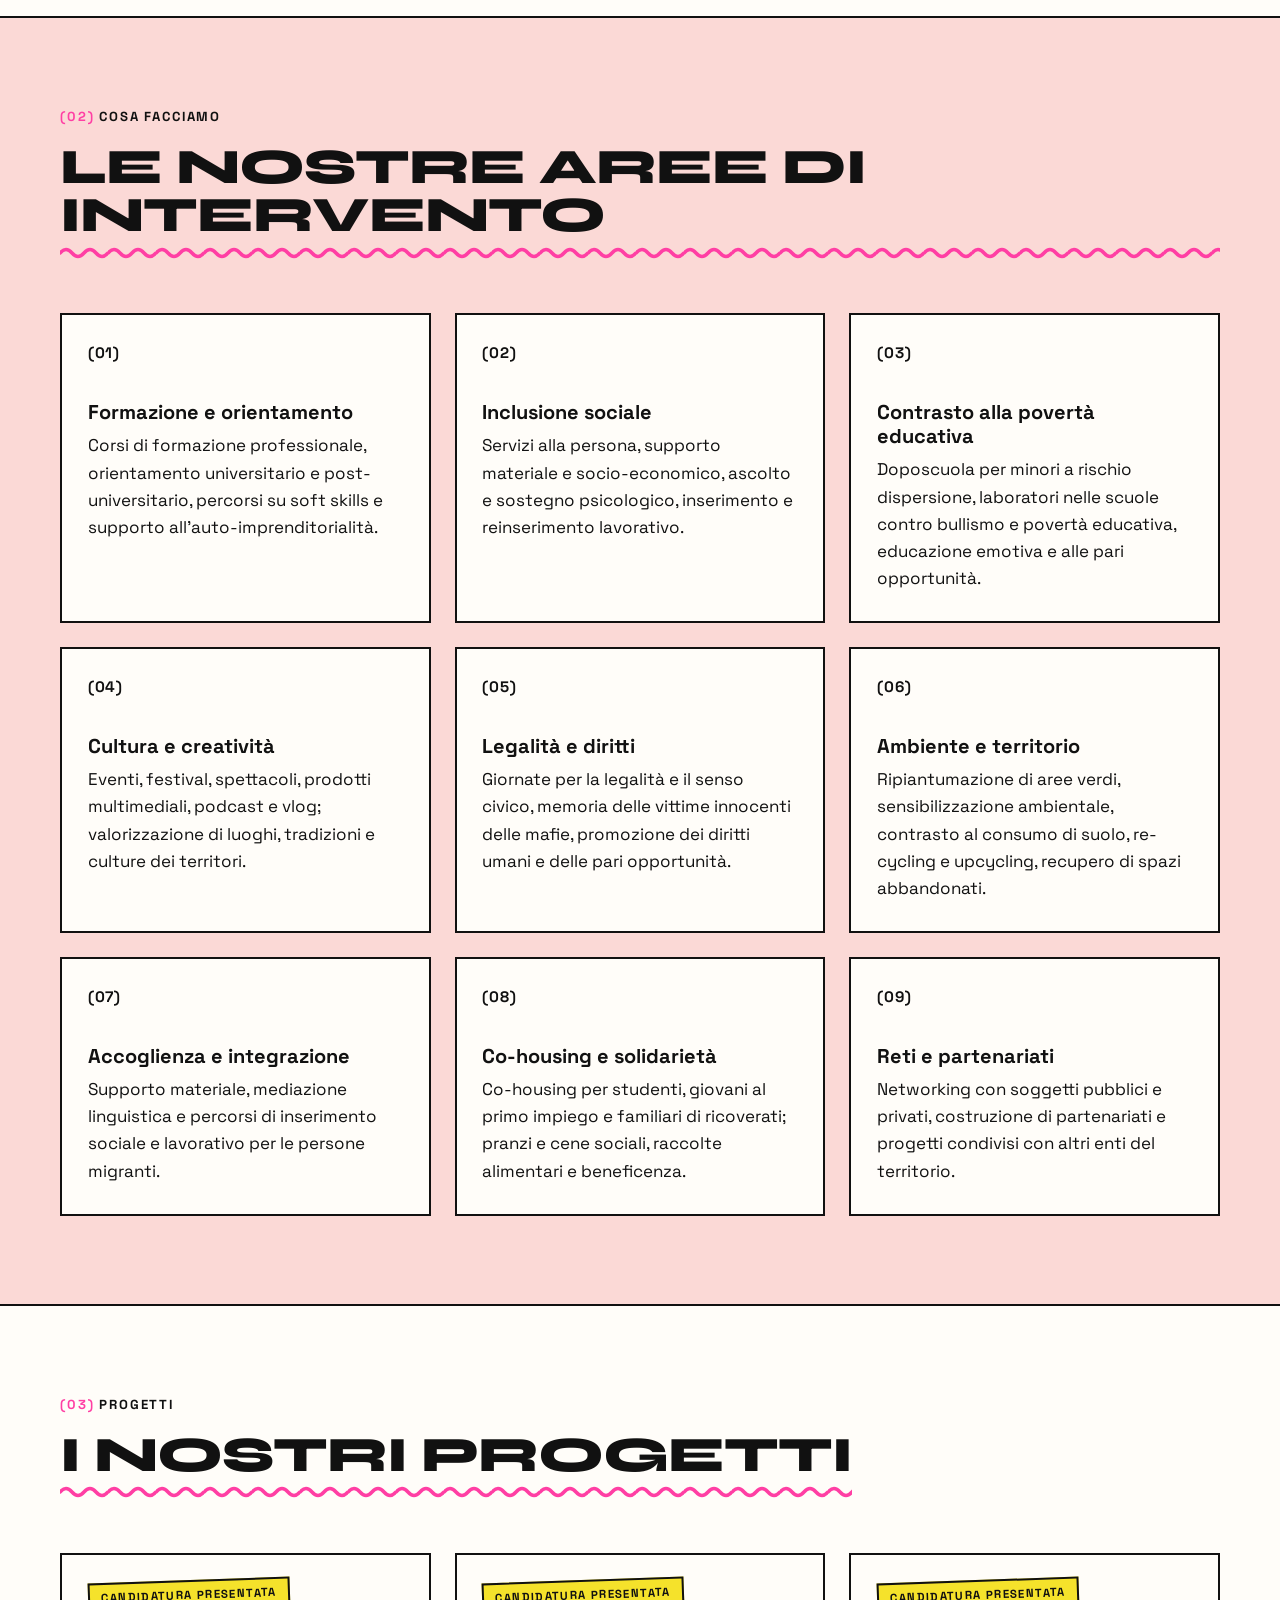
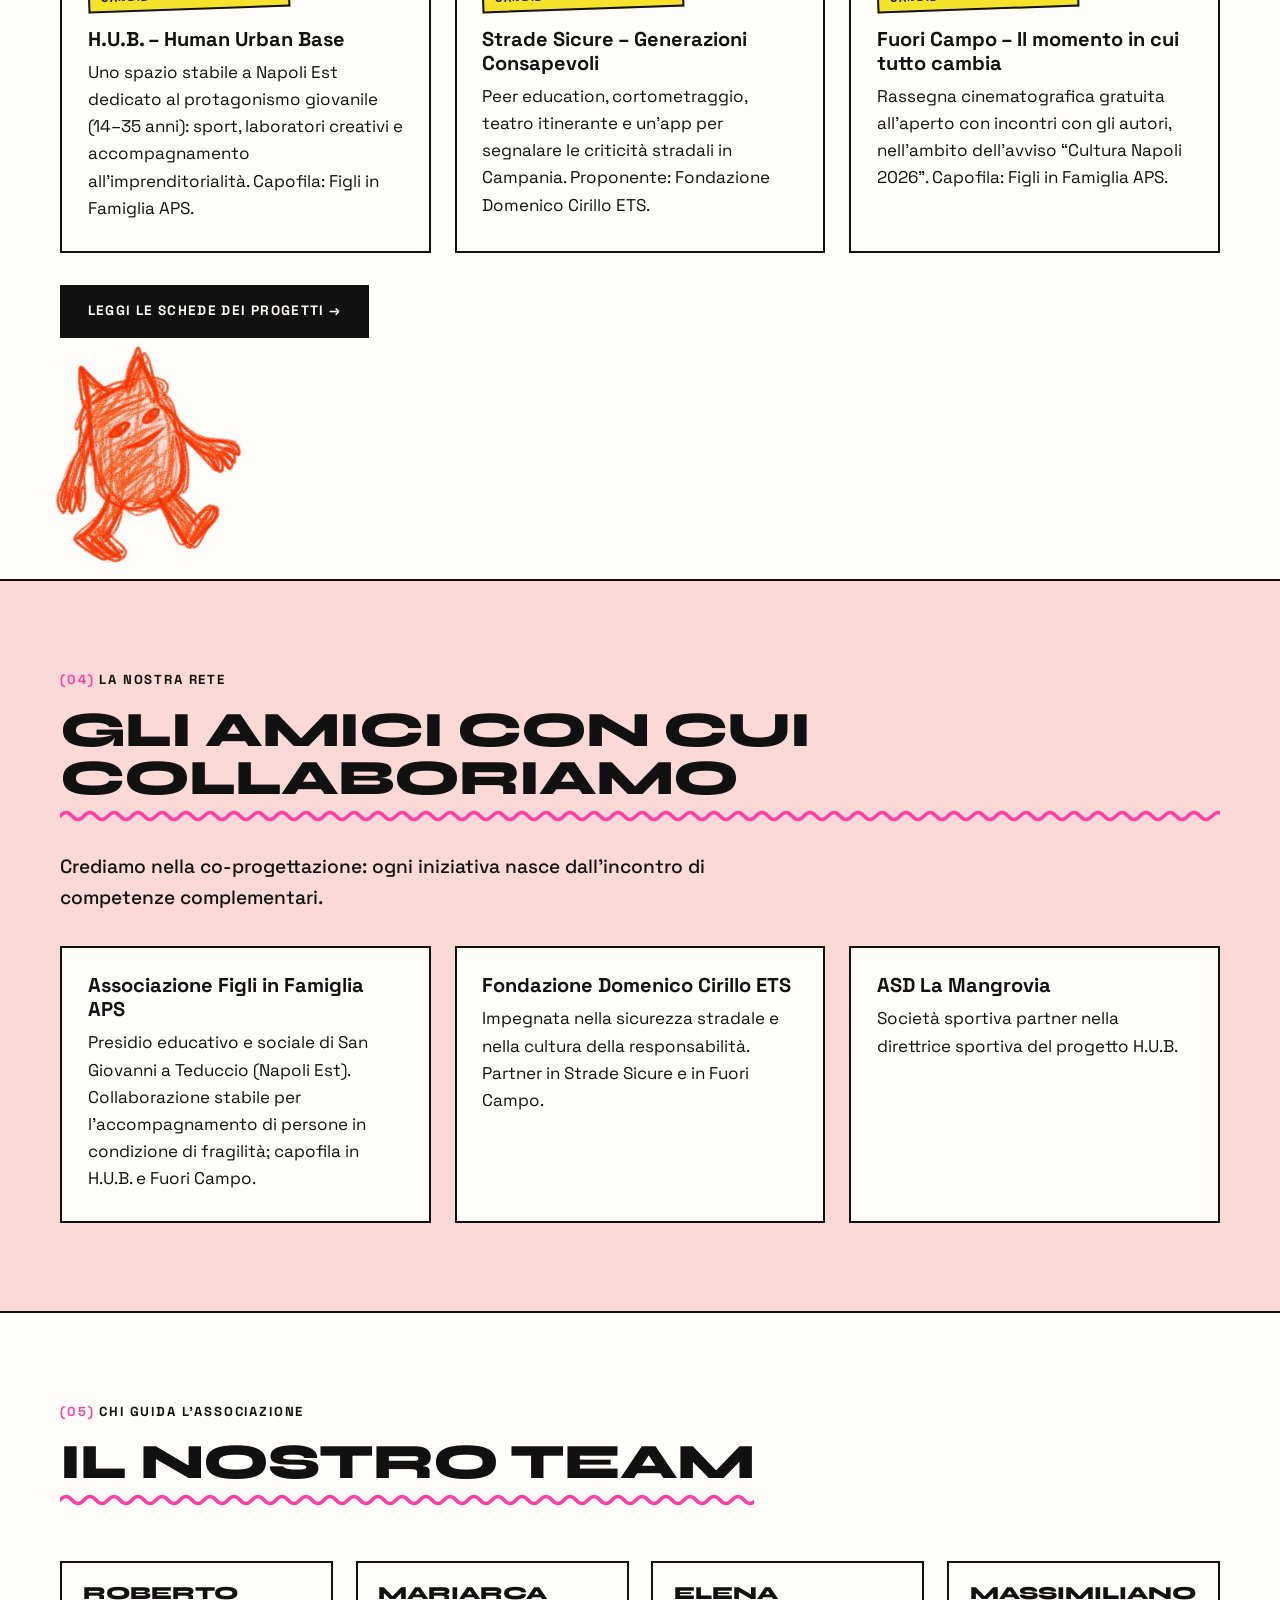
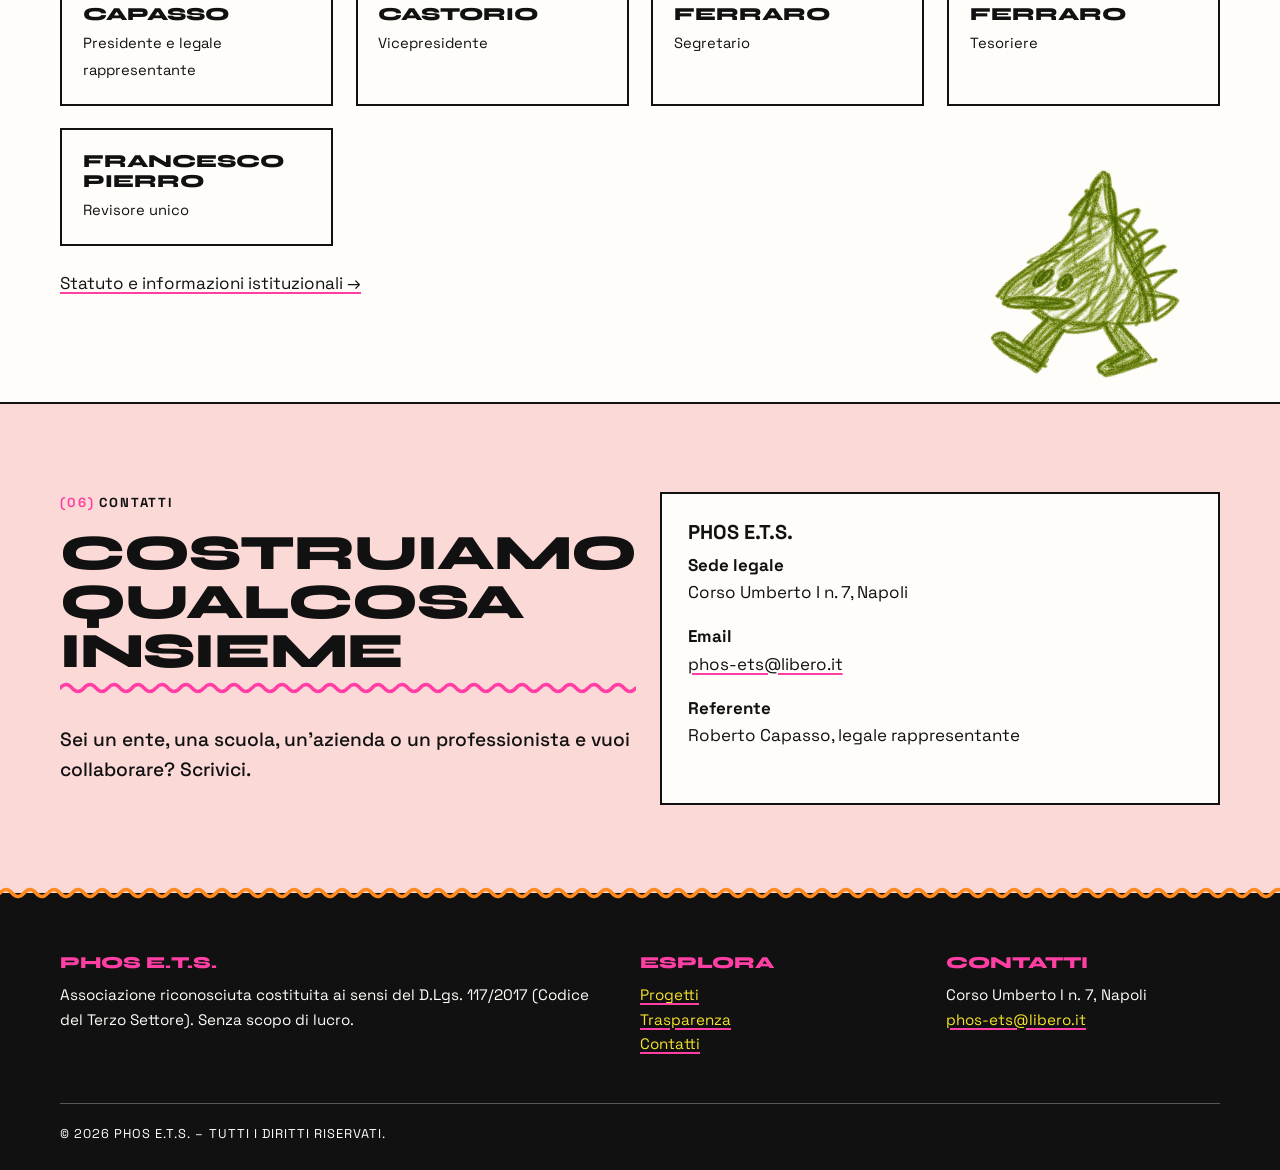
==== commit 6d81f9c6: "k" ====
--- a/index.html
+++ b/index.html
@@ -9,7 +9,7 @@
   <link rel="preconnect" href="https://fonts.googleapis.com">
   <link rel="preconnect" href="https://fonts.gstatic.com" crossorigin>
   <link href="https://fonts.googleapis.com/css2?family=Syne:wght@700;800&family=Space+Grotesk:wght@400;500;700&display=swap" rel="stylesheet">
-  <link rel="stylesheet" href="css/style.css">
+  <link rel="stylesheet" href="css/style.css?v=3">
 </head>
 <body>
   <header class="site-header">
@@ -172,6 +172,6 @@
       <div class="footer-bottom">© <span id="anno">2026</span> PHOS E.T.S. – Tutti i diritti riservati.</div>
     </div>
   </footer>
-  <script src="js/main.js"></script>
+  <script src="js/main.js?v=3"></script>
 </body>
 </html>
--- a/css/style.css
+++ b/css/style.css
@@ -91,9 +91,10 @@
 /* Hero */
 .hero, .page-hero { background: var(--pink-paper); border-bottom: 2px solid var(--ink); position: relative; overflow: hidden; }
 .hero { padding: 4.5rem 0 7rem; }
-.hero-grid { display: grid; grid-template-columns: 1.15fr .85fr; gap: 1rem; align-items: center; }
+.hero-grid { position: relative; display: block; min-height: 470px; }
+.hero-text { position: relative; z-index: 1; max-width: 660px; }
 .hero h1 { font-size: clamp(2.1rem, 4.7vw, 3.7rem); margin-bottom: .5em; }
-.hero-art { width: 100%; max-width: 560px; height: auto; justify-self: center; margin-right: -1.5rem; }
+.hero-art { position: absolute; z-index: 0; right: -7rem; top: 46%; transform: translateY(-50%); width: min(66vw, 860px); max-width: none; height: auto; pointer-events: none; }
 .page-hero { padding: 4.2rem 0 3.4rem; }
 .page-hero h1 { font-size: clamp(2.2rem, 5.4vw, 4rem); max-width: 16ch; }
 
@@ -193,8 +194,8 @@
 @media (max-width: 900px) {
   .grid.cols-3, .grid.cols-4 { grid-template-columns: repeat(2, 1fr); }
   .footer-grid { grid-template-columns: 1fr; }
-  .hero-grid { grid-template-columns: 1fr; }
-  .hero-art { max-width: 340px; margin: 0; }
+  .hero-grid { min-height: 0; }
+  .hero-art { position: relative; right: auto; top: auto; transform: none; width: 100%; max-width: 440px; margin: 1.5rem auto 0; display: block; }
   .hero h1 { max-width: none; }
 }
 @media (max-width: 720px) {
@@ -223,10 +224,12 @@
   background: var(--mascot) no-repeat center / contain;
   width: clamp(190px, 22vw, 300px); aspect-ratio: 520 / 560;
 }
-.mascot-orange::before { --mascot: url("../assets/mostro-arancio.webp"); width: clamp(140px, 15vw, 190px); aspect-ratio: 520 / 584; right: 7%; top: 1.2rem; transform: rotate(7deg); }
+.mascot-orange { padding-bottom: 14rem; }
+.mascot-orange::before { --mascot: url("../assets/mostro-arancio.webp"); width: clamp(140px, 15vw, 190px); aspect-ratio: 520 / 584; left: 4%; bottom: 1.2rem; transform: rotate(-6deg); }
 .mascot-green::before { --mascot: url("../assets/mostro-verde.webp"); width: clamp(140px, 15vw, 200px); aspect-ratio: 520 / 560; right: 8%; bottom: 1.5rem; transform: rotate(-4deg); }
 @media (max-width: 720px) {
   .has-mascot::before { width: 120px; opacity: .45; }
-  .mascot-orange::before { top: .8rem; right: 3%; }
+  .mascot-orange { padding-bottom: 10rem; }
+  .mascot-orange::before { bottom: .8rem; left: 3%; }
   .mascot-green::before { bottom: .8rem; right: 3%; }
 }
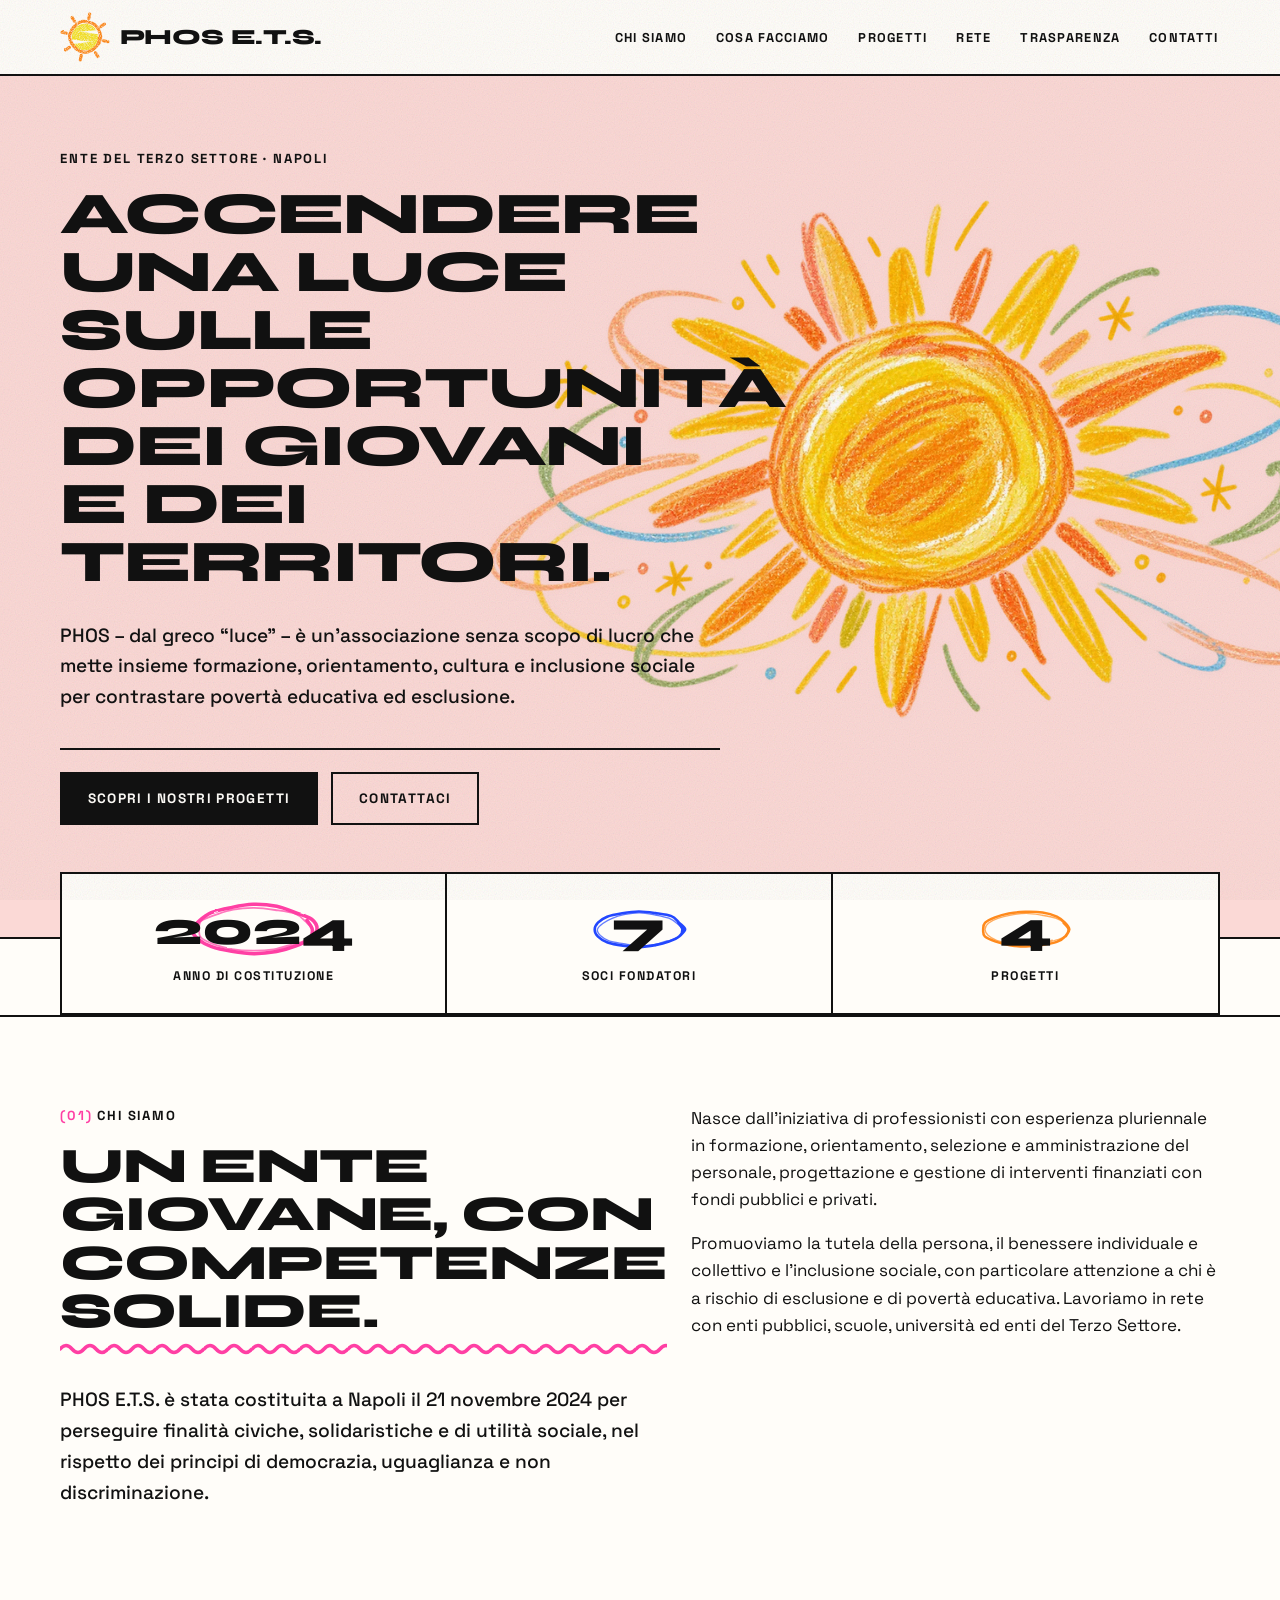
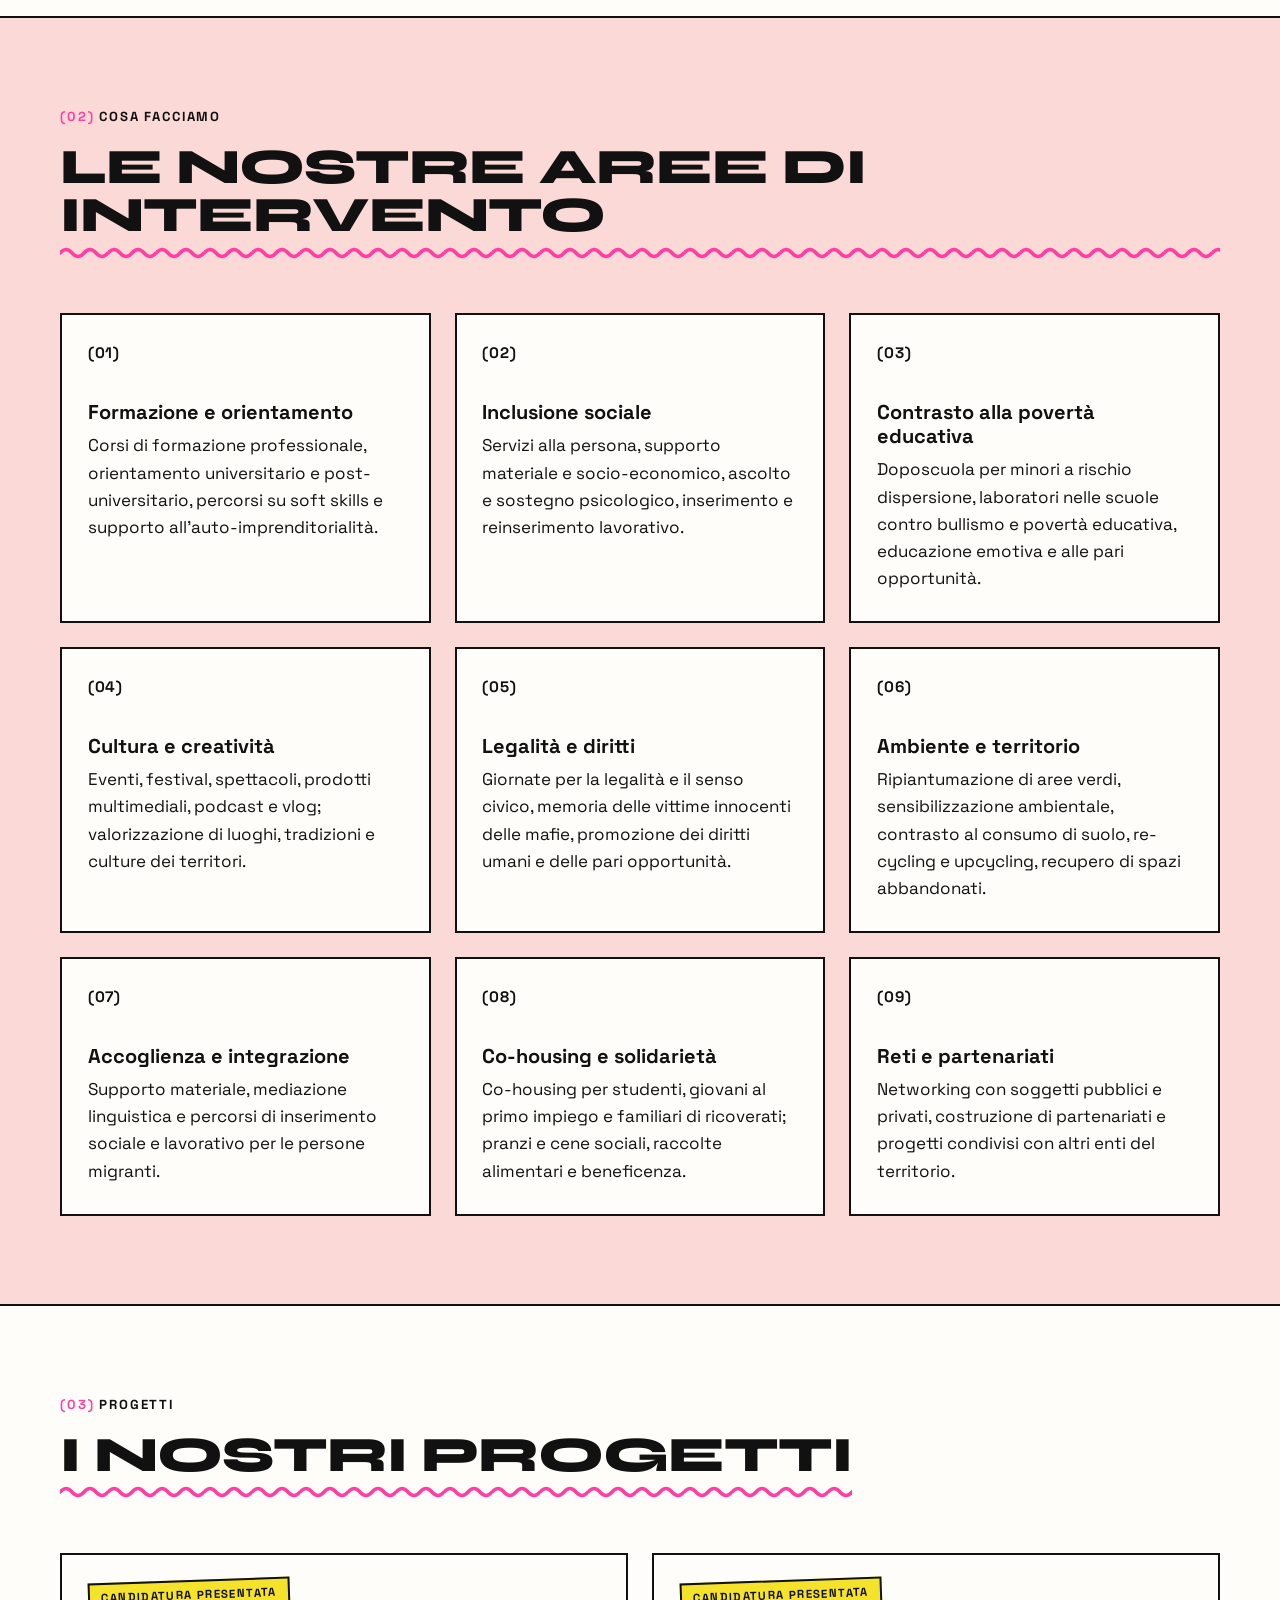
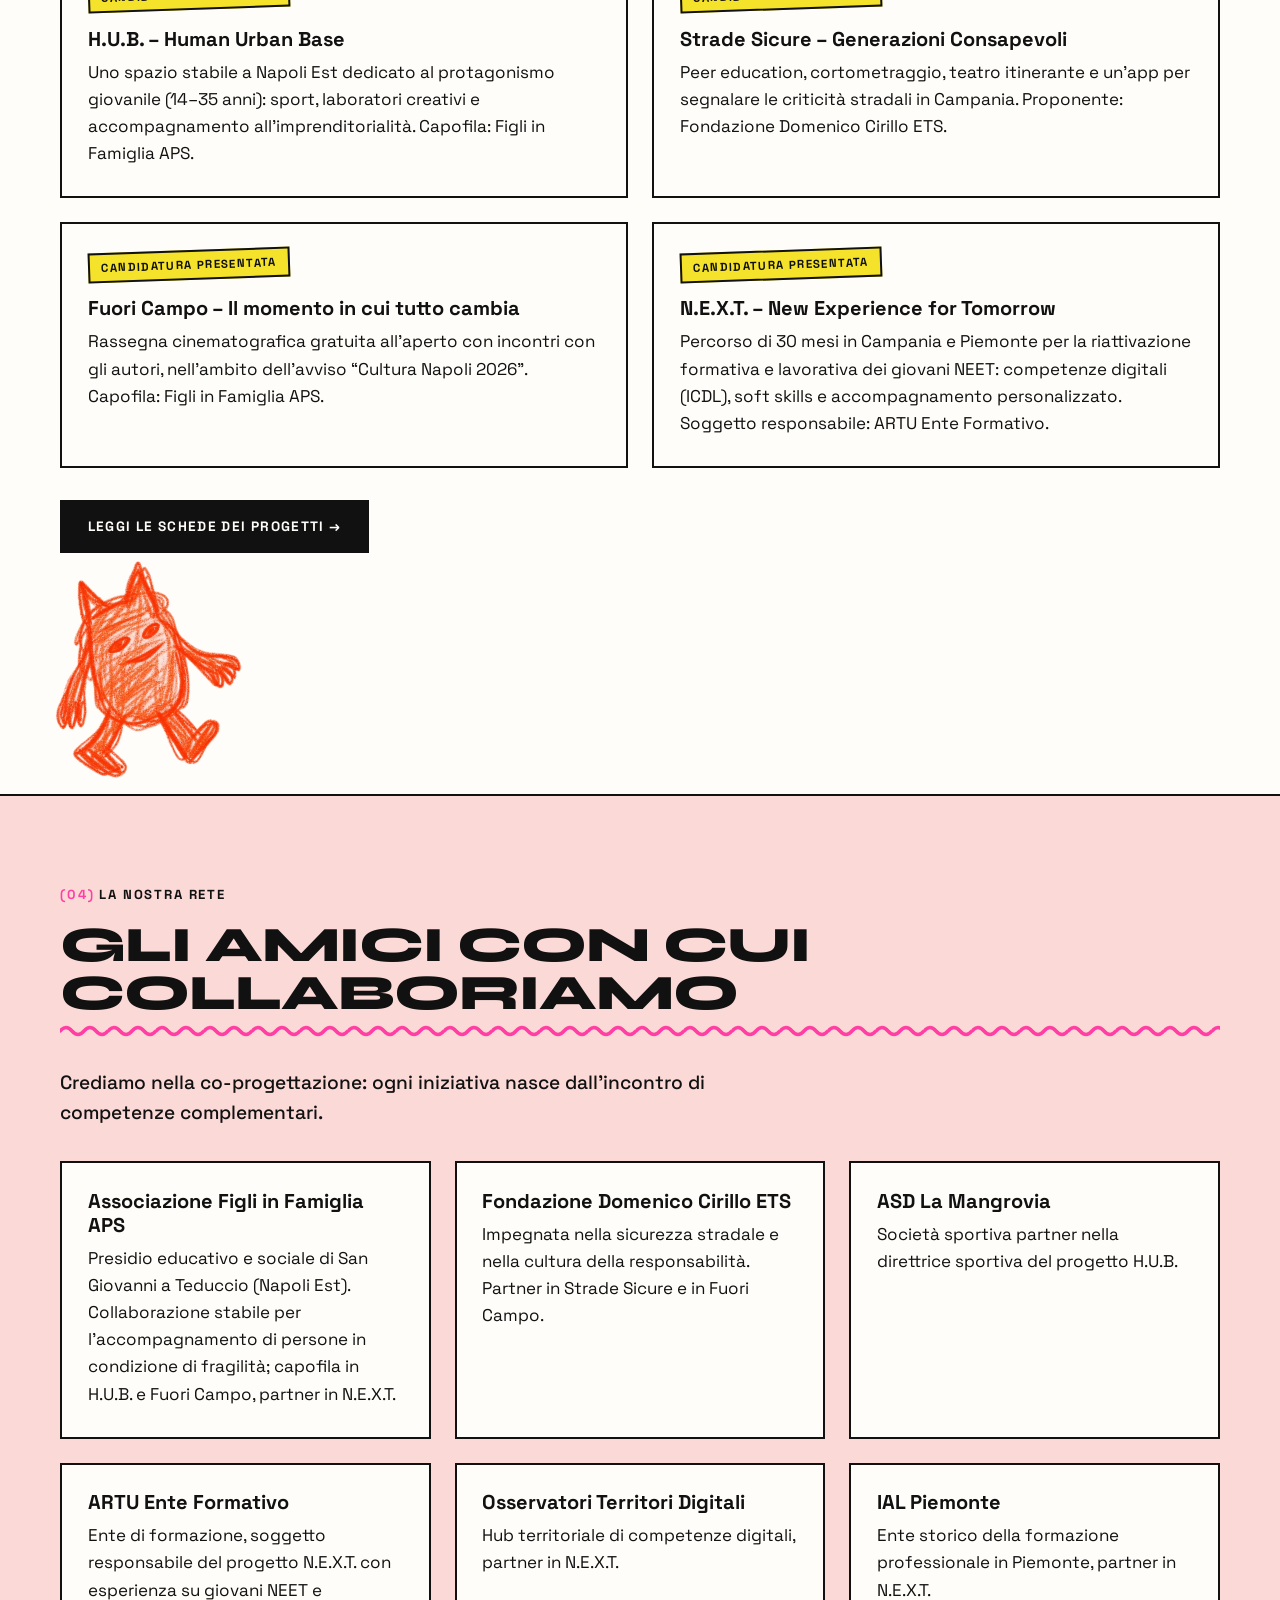
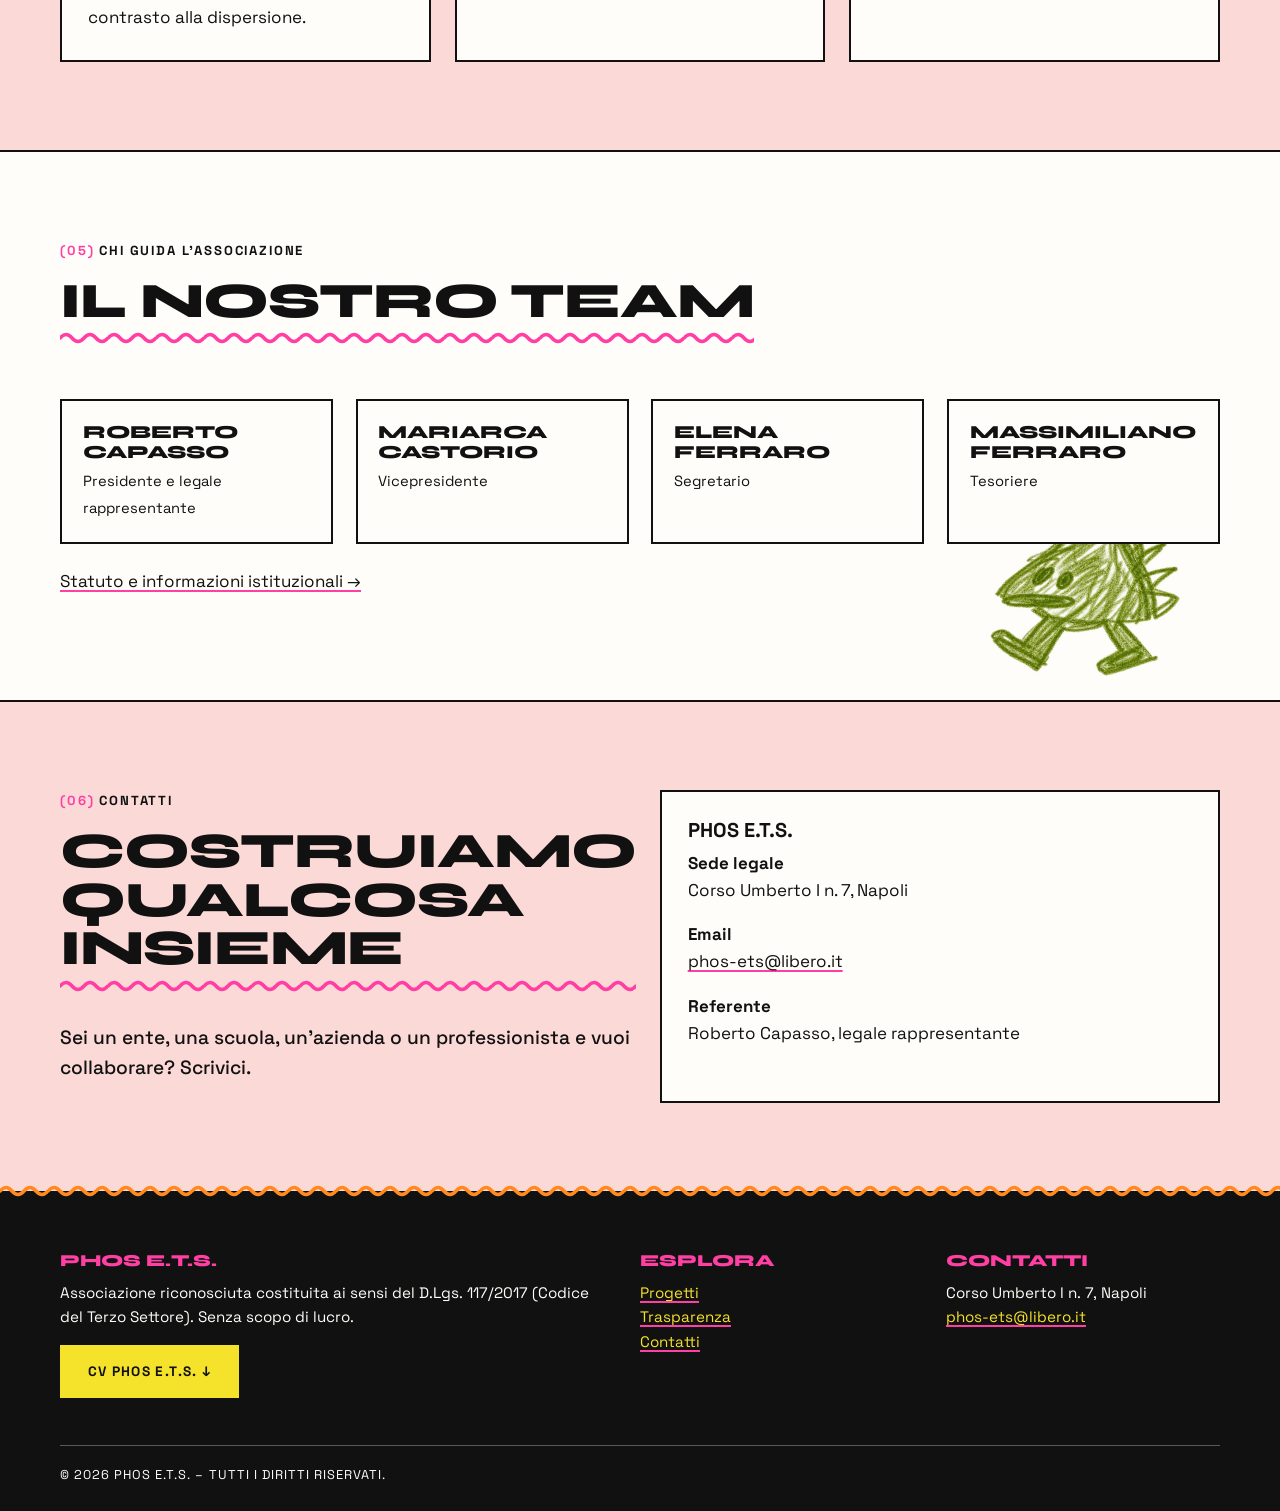
==== commit 78d57555: "k" ====
--- a/index.html
+++ b/index.html
@@ -9,7 +9,7 @@
   <link rel="preconnect" href="https://fonts.googleapis.com">
   <link rel="preconnect" href="https://fonts.gstatic.com" crossorigin>
   <link href="https://fonts.googleapis.com/css2?family=Syne:wght@700;800&family=Space+Grotesk:wght@400;500;700&display=swap" rel="stylesheet">
-  <link rel="stylesheet" href="css/style.css?v=3">
+  <link rel="stylesheet" href="css/style.css?v=7">
 </head>
 <body>
   <header class="site-header">
@@ -47,7 +47,7 @@
       <div class="stats">
         <div class="stat"><strong>2024</strong><span>anno di costituzione</span></div>
         <div class="stat"><strong>7</strong><span>soci fondatori</span></div>
-        <div class="stat"><strong>3</strong><span>progetti</span></div>
+        <div class="stat"><strong>4</strong><span>progetti</span></div>
       </div>
     </div>
 
@@ -87,7 +87,7 @@
       <div class="container">
         <p class="eyebrow">Progetti</p>
         <h2>I nostri progetti</h2>
-        <div class="grid cols-3" style="margin-top:1.5rem">
+        <div class="grid cols-2" style="margin-top:1.5rem">
           <article class="card">
             <span class="badge">Candidatura presentata</span>
             <h3>H.U.B. – Human Urban Base</h3>
@@ -103,6 +103,11 @@
             <h3>Fuori Campo – Il momento in cui tutto cambia</h3>
             <p>Rassegna cinematografica gratuita all’aperto con incontri con gli autori, nell’ambito dell’avviso “Cultura Napoli 2026”. Capofila: Figli in Famiglia APS.</p>
           </article>
+          <article class="card">
+            <span class="badge">Candidatura presentata</span>
+            <h3>N.E.X.T. – New Experience for Tomorrow</h3>
+            <p>Percorso di 30 mesi in Campania e Piemonte per la riattivazione formativa e lavorativa dei giovani NEET: competenze digitali (ICDL), soft skills e accompagnamento personalizzato. Soggetto responsabile: ARTU Ente Formativo.</p>
+          </article>
         </div>
         <p style="margin-top:2rem"><a class="btn" href="progetti.html">Leggi le schede dei progetti →</a></p>
       </div>
@@ -114,9 +119,12 @@
         <h2>Gli amici con cui collaboriamo</h2>
         <p class="lead">Crediamo nella co-progettazione: ogni iniziativa nasce dall’incontro di competenze complementari.</p>
         <div class="grid cols-3" style="margin-top:2rem">
-          <div class="card"><h3>Associazione Figli in Famiglia APS</h3><p>Presidio educativo e sociale di San Giovanni a Teduccio (Napoli Est). Collaborazione stabile per l’accompagnamento di persone in condizione di fragilità; capofila in H.U.B. e Fuori Campo.</p></div>
+          <div class="card"><h3>Associazione Figli in Famiglia APS</h3><p>Presidio educativo e sociale di San Giovanni a Teduccio (Napoli Est). Collaborazione stabile per l’accompagnamento di persone in condizione di fragilità; capofila in H.U.B. e Fuori Campo, partner in N.E.X.T.</p></div>
           <div class="card"><h3>Fondazione Domenico Cirillo ETS</h3><p>Impegnata nella sicurezza stradale e nella cultura della responsabilità. Partner in Strade Sicure e in Fuori Campo.</p></div>
           <div class="card"><h3>ASD La Mangrovia</h3><p>Società sportiva partner nella direttrice sportiva del progetto H.U.B.</p></div>
+          <div class="card"><h3>ARTU Ente Formativo</h3><p>Ente di formazione, soggetto responsabile del progetto N.E.X.T. con esperienza su giovani NEET e contrasto alla dispersione.</p></div>
+          <div class="card"><h3>Osservatori Territori Digitali</h3><p>Hub territoriale di competenze digitali, partner in N.E.X.T.</p></div>
+          <div class="card"><h3>IAL Piemonte</h3><p>Ente storico della formazione professionale in Piemonte, partner in N.E.X.T.</p></div>
         </div>
       </div>
     </section>
@@ -130,7 +138,6 @@
           <div class="person"><strong>Mariarca Castorio</strong><span>Vicepresidente</span></div>
           <div class="person"><strong>Elena Ferraro</strong><span>Segretario</span></div>
           <div class="person"><strong>Massimiliano Ferraro</strong><span>Tesoriere</span></div>
-          <div class="person"><strong>Francesco Pierro</strong><span>Revisore unico</span></div>
         </div>
         <p style="margin-top:1.5rem"><a href="trasparenza.html">Statuto e informazioni istituzionali →</a></p>
       </div>
@@ -159,6 +166,7 @@
         <div>
           <h3>PHOS E.T.S.</h3>
           <p>Associazione riconosciuta costituita ai sensi del D.Lgs. 117/2017 (Codice del Terzo Settore). Senza scopo di lucro.</p>
+          <p><a class="btn" href="CV-Phos.pdf" download="CV Phos.pdf">CV Phos E.T.S. ↓</a></p>
         </div>
         <div>
           <h3>Esplora</h3>
@@ -172,6 +180,6 @@
       <div class="footer-bottom">© <span id="anno">2026</span> PHOS E.T.S. – Tutti i diritti riservati.</div>
     </div>
   </footer>
-  <script src="js/main.js?v=3"></script>
+  <script src="js/main.js?v=7"></script>
 </body>
 </html>
--- a/css/style.css
+++ b/css/style.css
@@ -233,3 +233,15 @@
   .mascot-orange::before { bottom: .8rem; left: 3%; }
   .mascot-green::before { bottom: .8rem; right: 3%; }
 }
+
+/* pulsante CV nel footer */
+.site-footer a.btn { color: var(--ink); background: var(--yellow); text-decoration: none; border-color: var(--yellow); }
+.site-footer a.btn:hover { background: var(--pink); border-color: var(--pink); color: var(--ink); }
+
+/* numeri chiave nelle schede progetto */
+.facts { display: grid; grid-template-columns: repeat(auto-fit, minmax(150px, 1fr)); gap: 1rem; margin: 1.4rem 0; }
+.facts div { border: 2px solid var(--ink); background: var(--yellow); padding: .9rem 1rem; }
+.facts div:nth-child(2n) { background: var(--pink-paper); }
+.facts div:nth-child(3n) { background: #c9f3de; }
+.facts strong { display: block; font-family: var(--font-head); font-weight: 800; font-size: 2rem; line-height: 1; }
+.facts span { font-size: .85rem; font-weight: 600; }
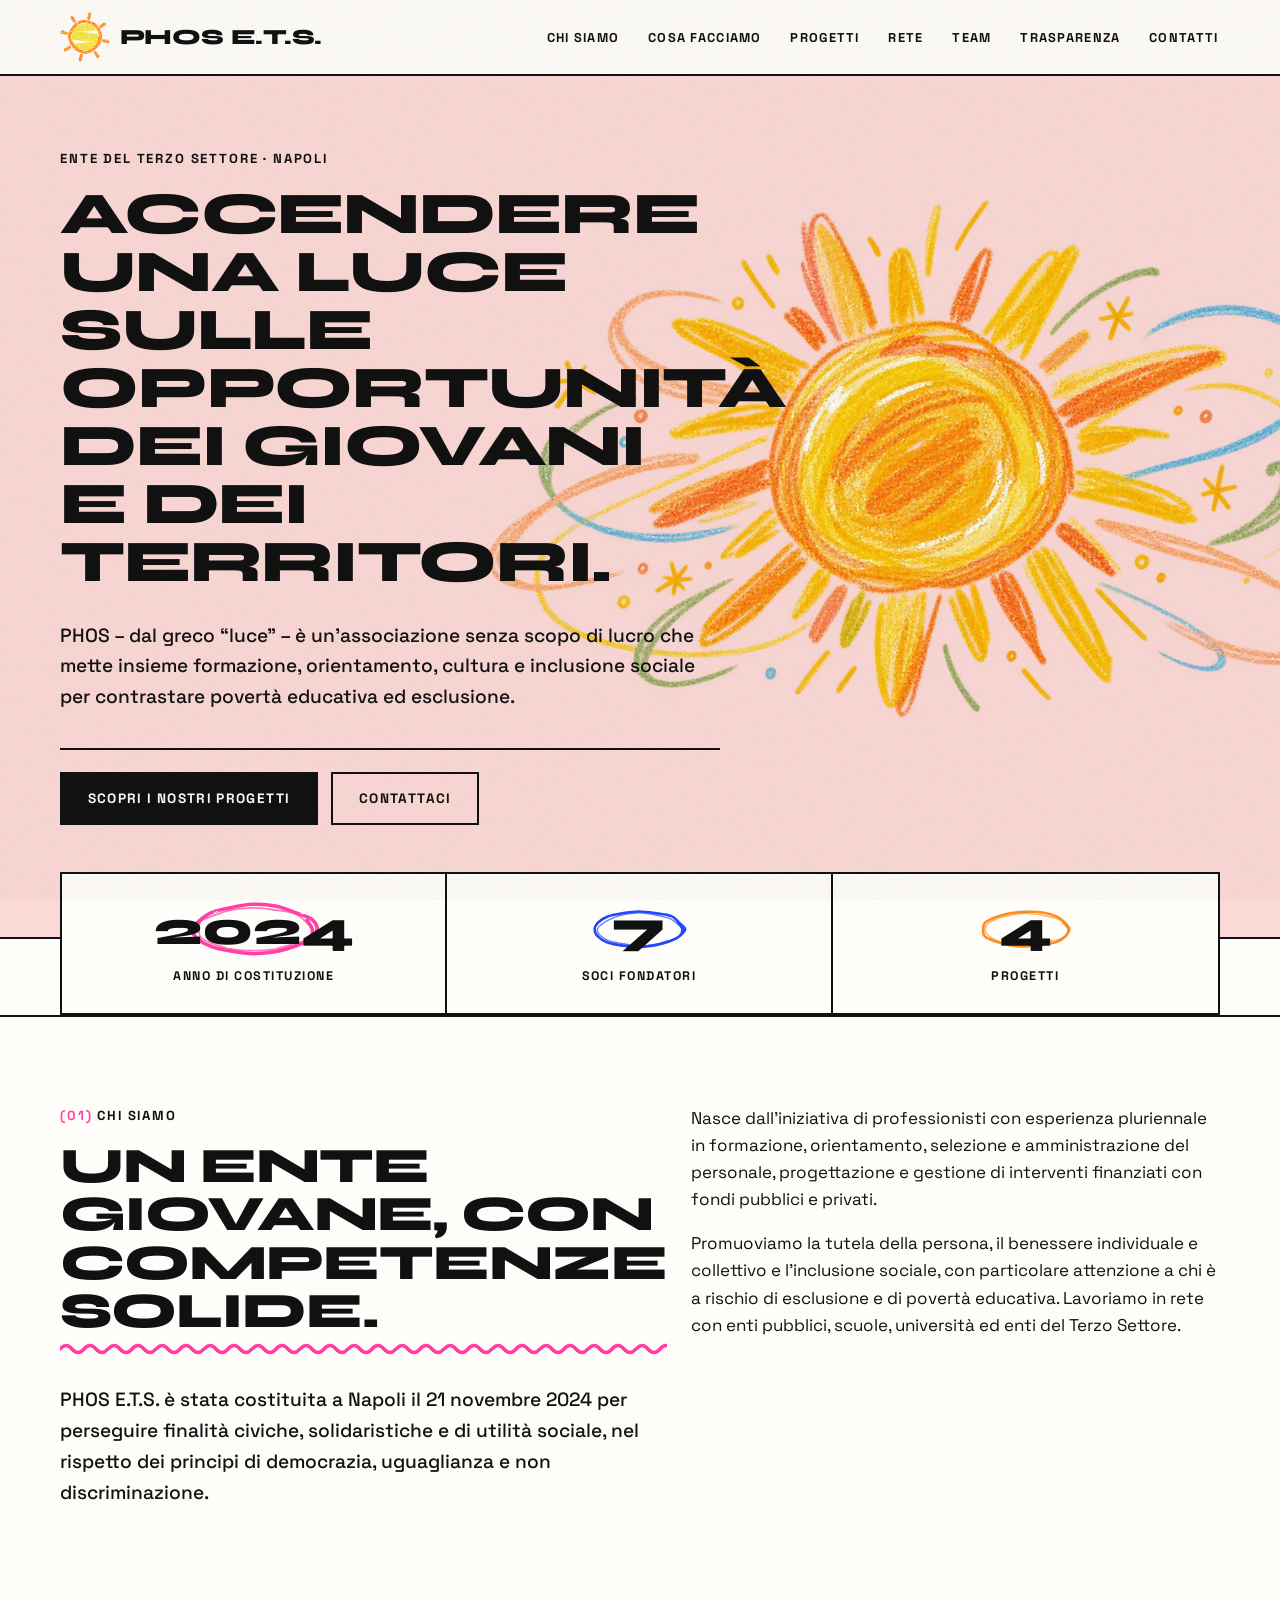
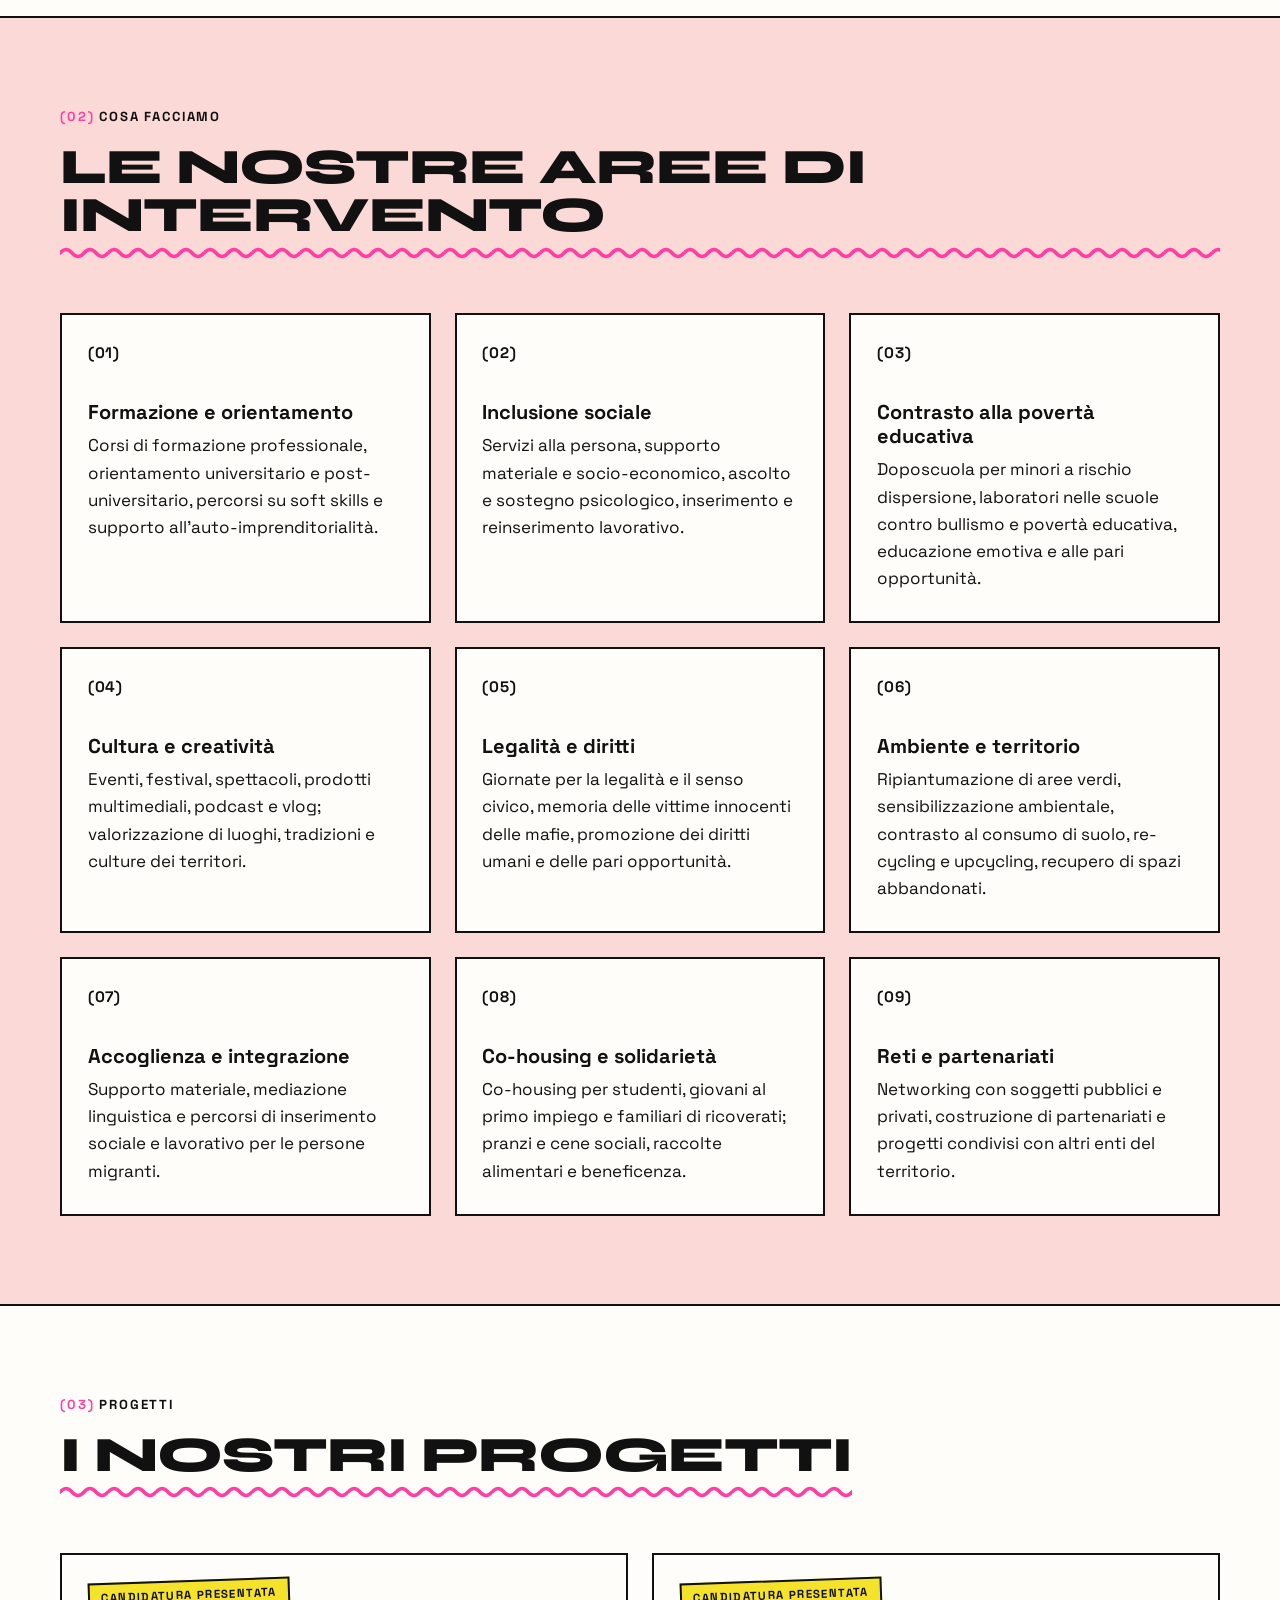
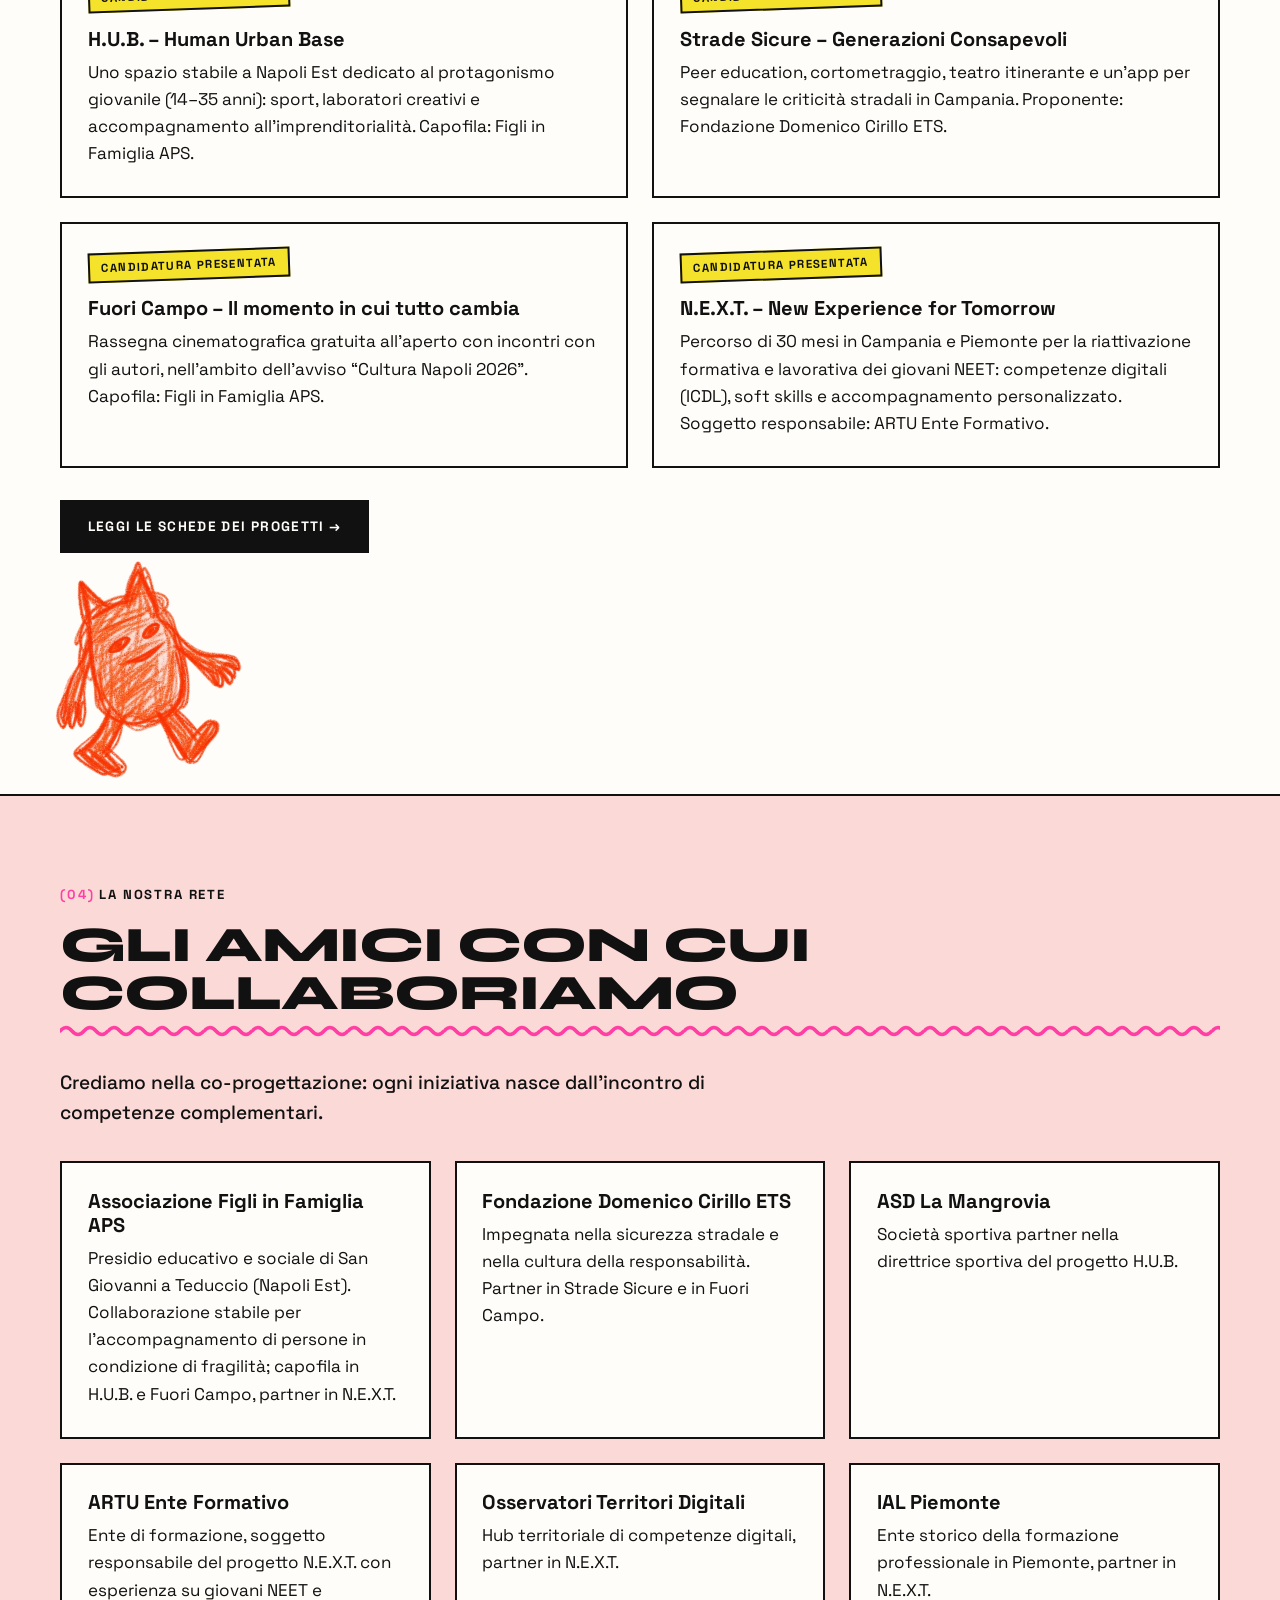
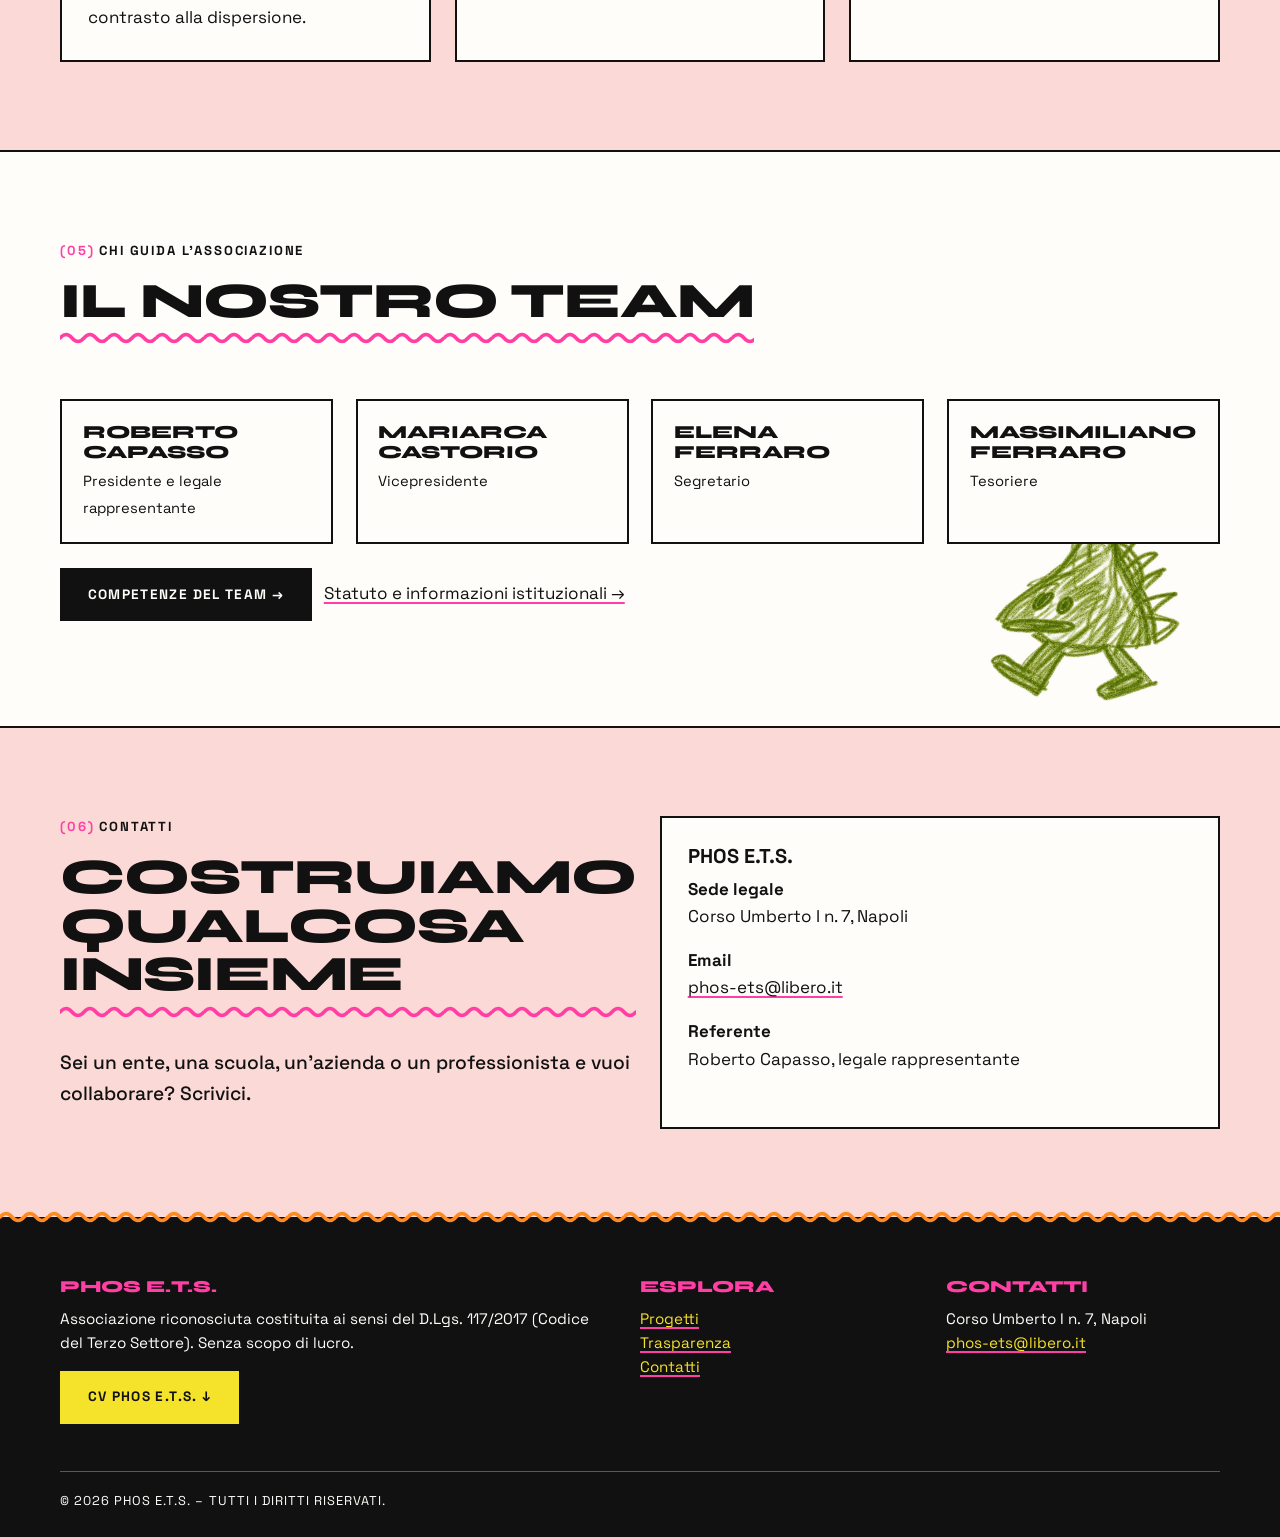
==== commit 2bbc0f0e: "k" ====
--- a/index.html
+++ b/index.html
@@ -9,7 +9,7 @@
   <link rel="preconnect" href="https://fonts.googleapis.com">
   <link rel="preconnect" href="https://fonts.gstatic.com" crossorigin>
   <link href="https://fonts.googleapis.com/css2?family=Syne:wght@700;800&family=Space+Grotesk:wght@400;500;700&display=swap" rel="stylesheet">
-  <link rel="stylesheet" href="css/style.css?v=7">
+  <link rel="stylesheet" href="css/style.css?v=9">
 </head>
 <body>
   <header class="site-header">
@@ -21,6 +21,7 @@
         <li><a href="#ambiti">Cosa facciamo</a></li>
         <li><a href="#progetti">Progetti</a></li>
         <li><a href="#rete">Rete</a></li>
+        <li><a href="team.html">Team</a></li>
         <li><a href="trasparenza.html">Trasparenza</a></li>
         <li><a href="#contatti">Contatti</a></li>
       </ul>
@@ -139,7 +140,7 @@
           <div class="person"><strong>Elena Ferraro</strong><span>Segretario</span></div>
           <div class="person"><strong>Massimiliano Ferraro</strong><span>Tesoriere</span></div>
         </div>
-        <p style="margin-top:1.5rem"><a href="trasparenza.html">Statuto e informazioni istituzionali →</a></p>
+        <p style="margin-top:1.5rem"><a class="btn" href="team.html">Competenze del team →</a> &nbsp; <a href="trasparenza.html">Statuto e informazioni istituzionali →</a></p>
       </div>
     </section>
 
@@ -180,6 +181,6 @@
       <div class="footer-bottom">© <span id="anno">2026</span> PHOS E.T.S. – Tutti i diritti riservati.</div>
     </div>
   </footer>
-  <script src="js/main.js?v=7"></script>
+  <script src="js/main.js?v=9"></script>
 </body>
 </html>
--- a/css/style.css
+++ b/css/style.css
@@ -245,3 +245,18 @@
 .facts div:nth-child(3n) { background: #c9f3de; }
 .facts strong { display: block; font-family: var(--font-head); font-weight: 800; font-size: 2rem; line-height: 1; }
 .facts span { font-size: .85rem; font-weight: 600; }
+
+/* pagina team */
+.member { display: grid; grid-template-columns: 260px 1fr; gap: 2.4rem; padding: 2.8rem 0; border-bottom: 2px solid var(--ink); align-items: start; }
+.member:last-child { border-bottom: 0; }
+.member .photo { width: 100%; height: auto; aspect-ratio: 1; align-self: start; object-fit: cover; border: 2px solid var(--ink); border-radius: 50% 50% 46% 54% / 54% 46% 54% 46%; background: var(--yellow); box-shadow: 8px 8px 0 var(--pink); }
+.member .photo.ph { display: grid; place-items: center; background: var(--pink-paper); }
+.member .photo.ph span { font-family: var(--font-head); font-weight: 800; font-size: 4rem; }
+.member:nth-child(even) .photo { box-shadow: 8px 8px 0 var(--orange); }
+.member h2 { margin-bottom: .2em; }
+.member .role { font-weight: 700; text-transform: uppercase; letter-spacing: .1em; font-size: .85rem; color: var(--pink); }
+.tags { list-style: none; padding: 0; display: flex; flex-wrap: wrap; gap: .5rem; }
+.tags li { border: 2px solid var(--ink); border-radius: 2rem; padding: .25rem .9rem; font-size: .9rem; font-weight: 600; background: #fff; margin: 0; }
+.tags li:nth-child(3n+1) { background: var(--yellow); }
+.tags li:nth-child(3n+2) { background: #c9f3de; }
+@media (max-width: 720px) { .member { grid-template-columns: 1fr; } .member .photo { max-width: 220px; } }
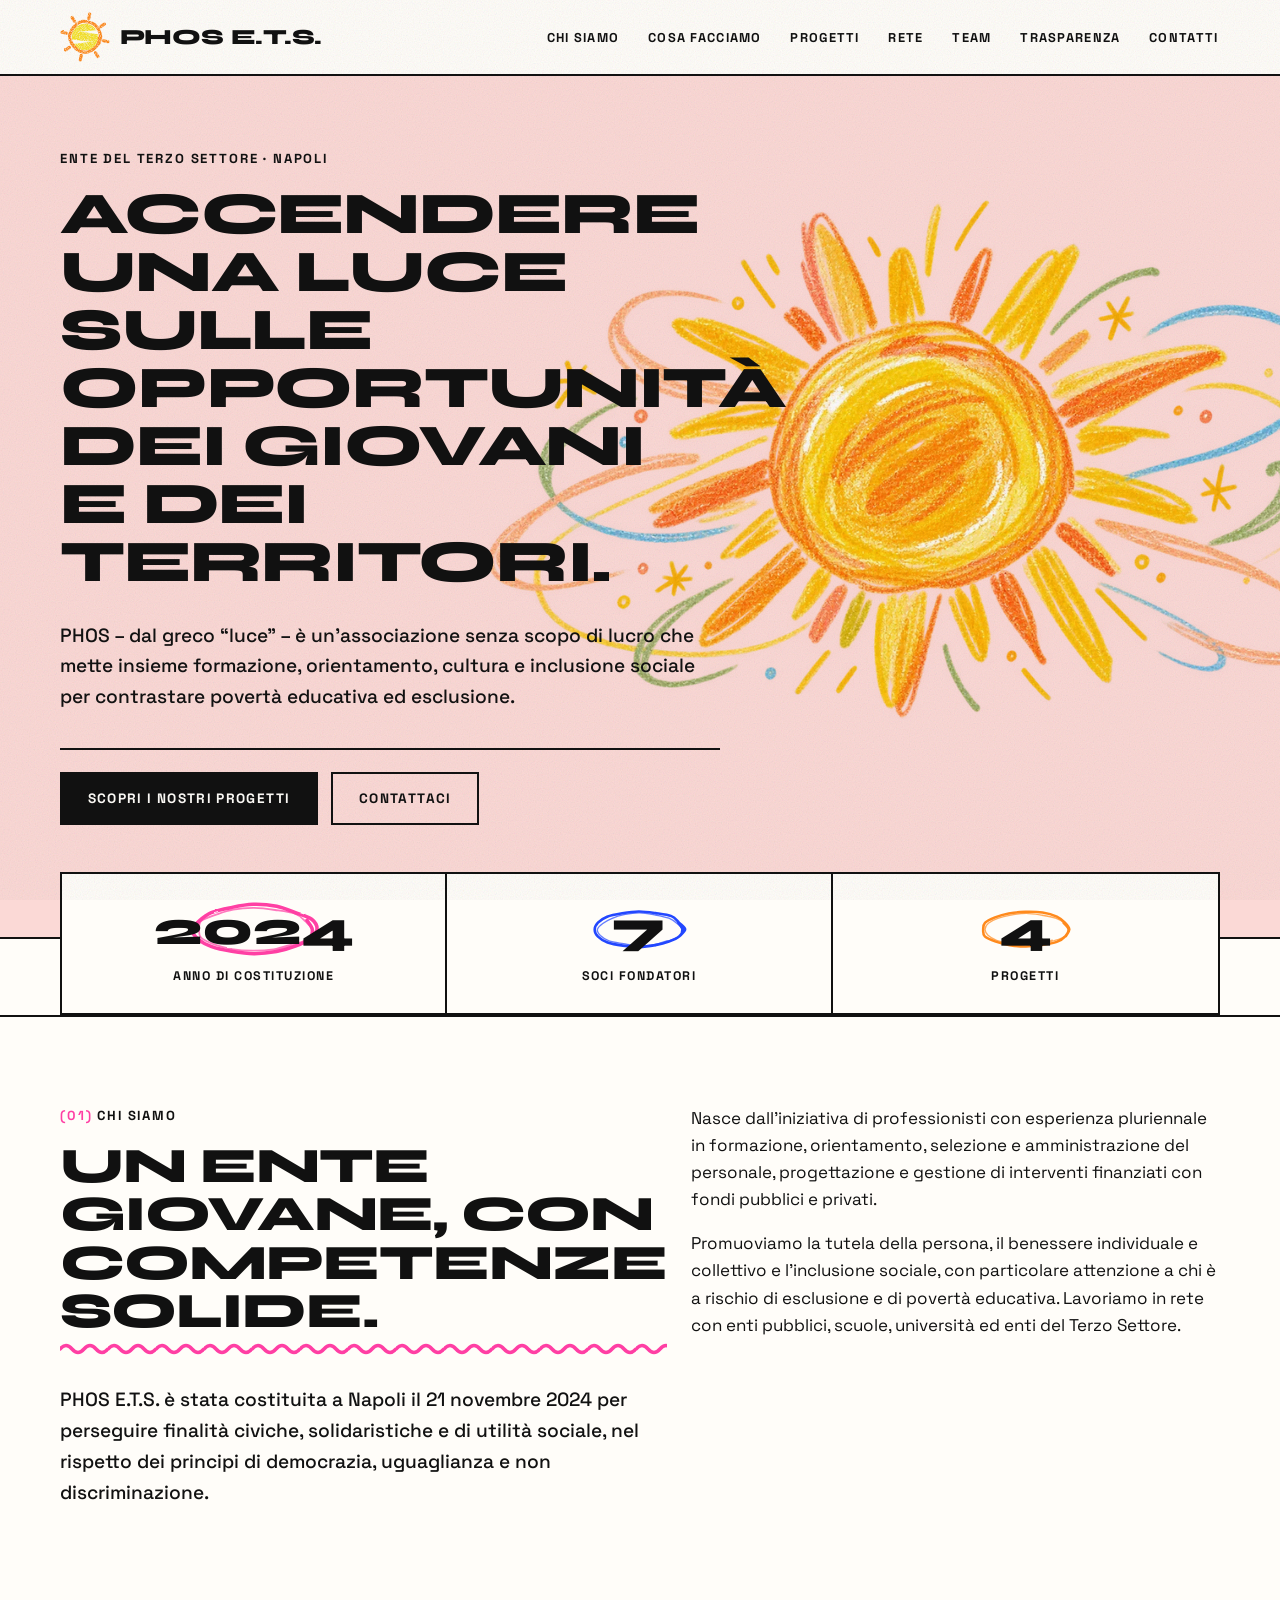
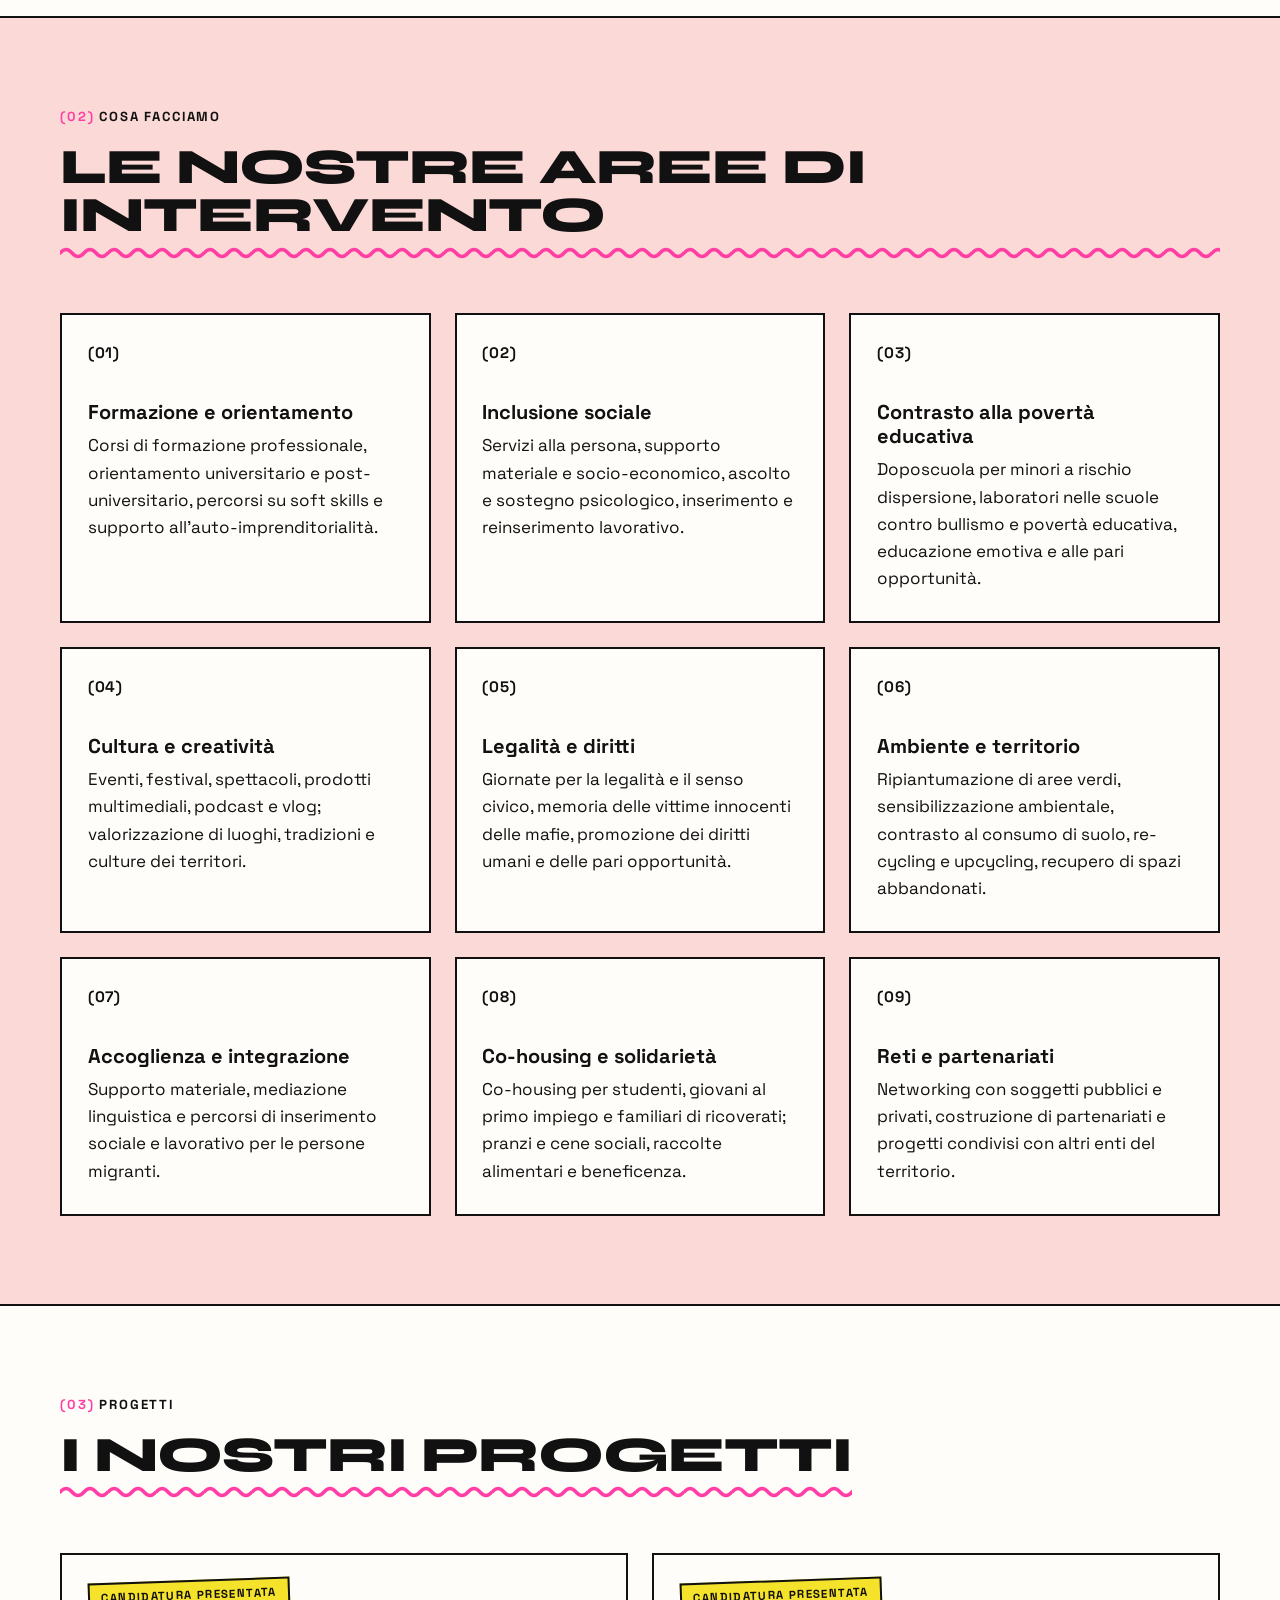
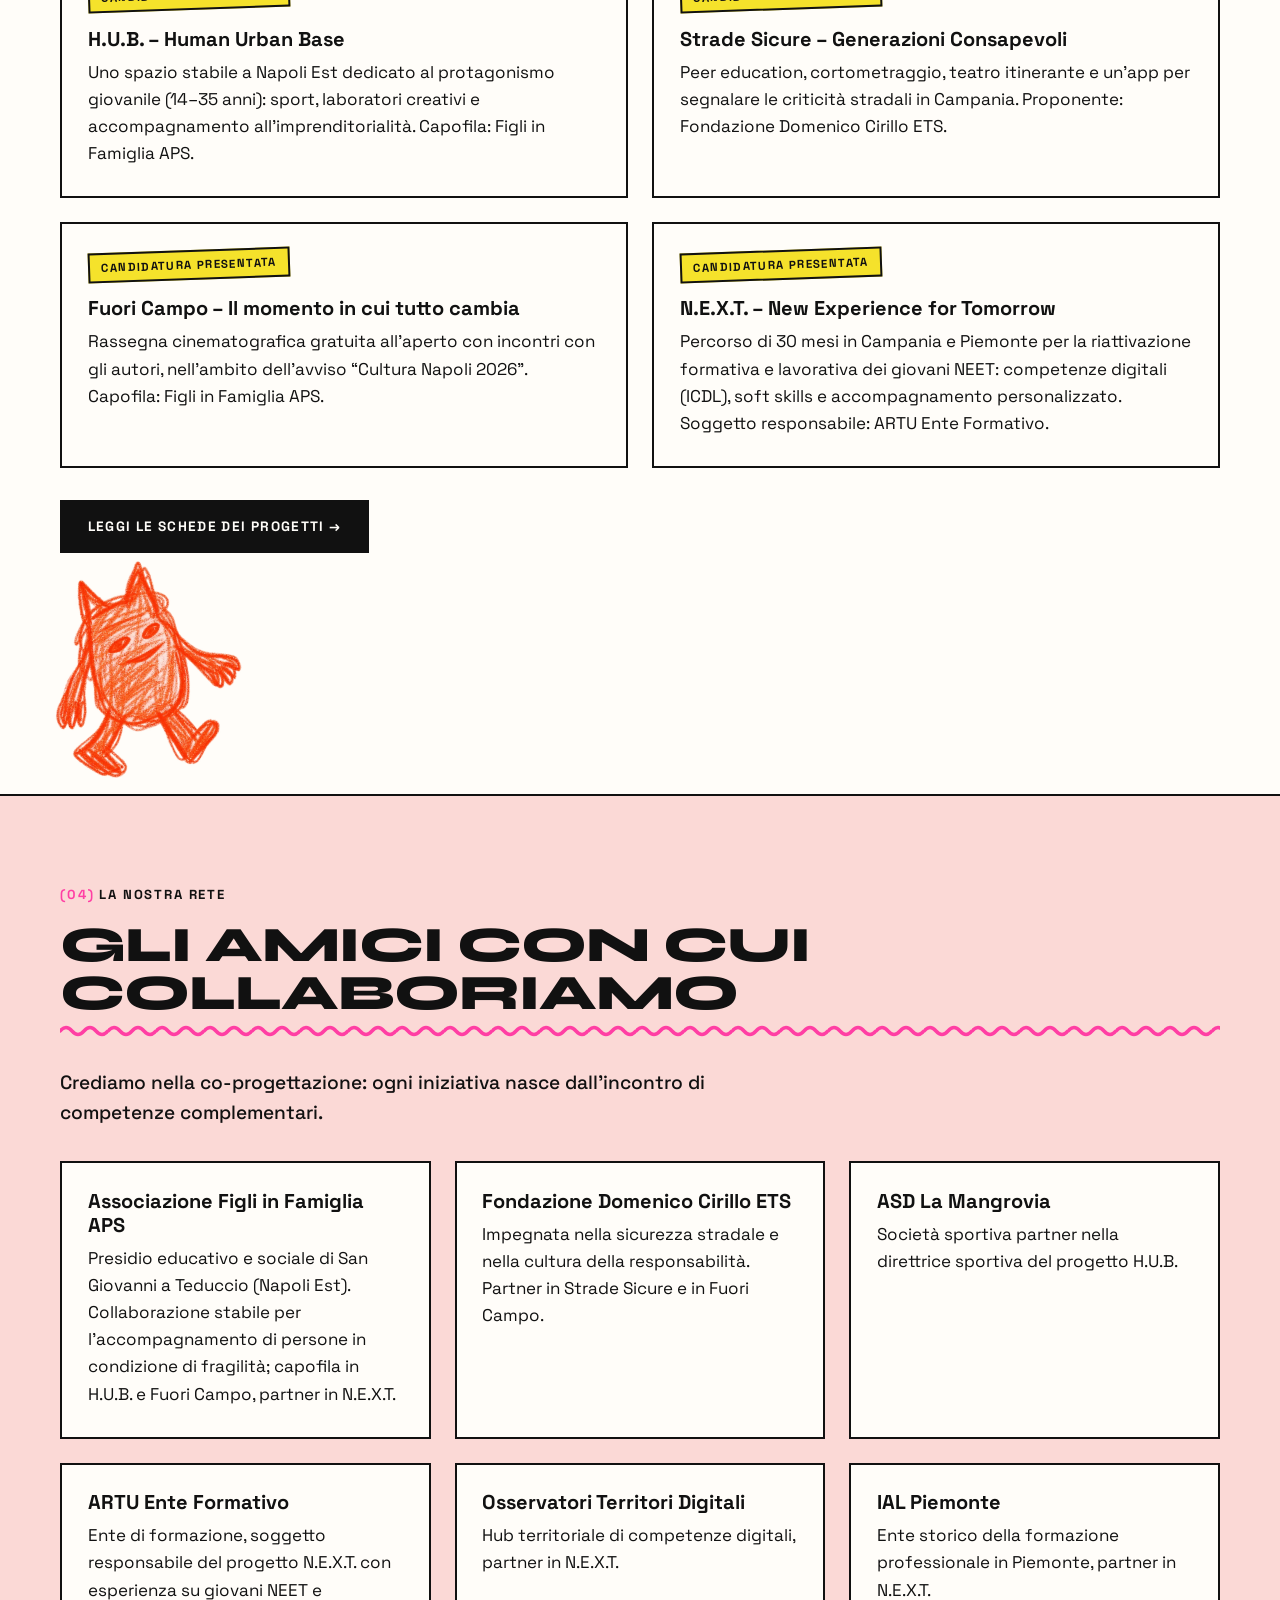
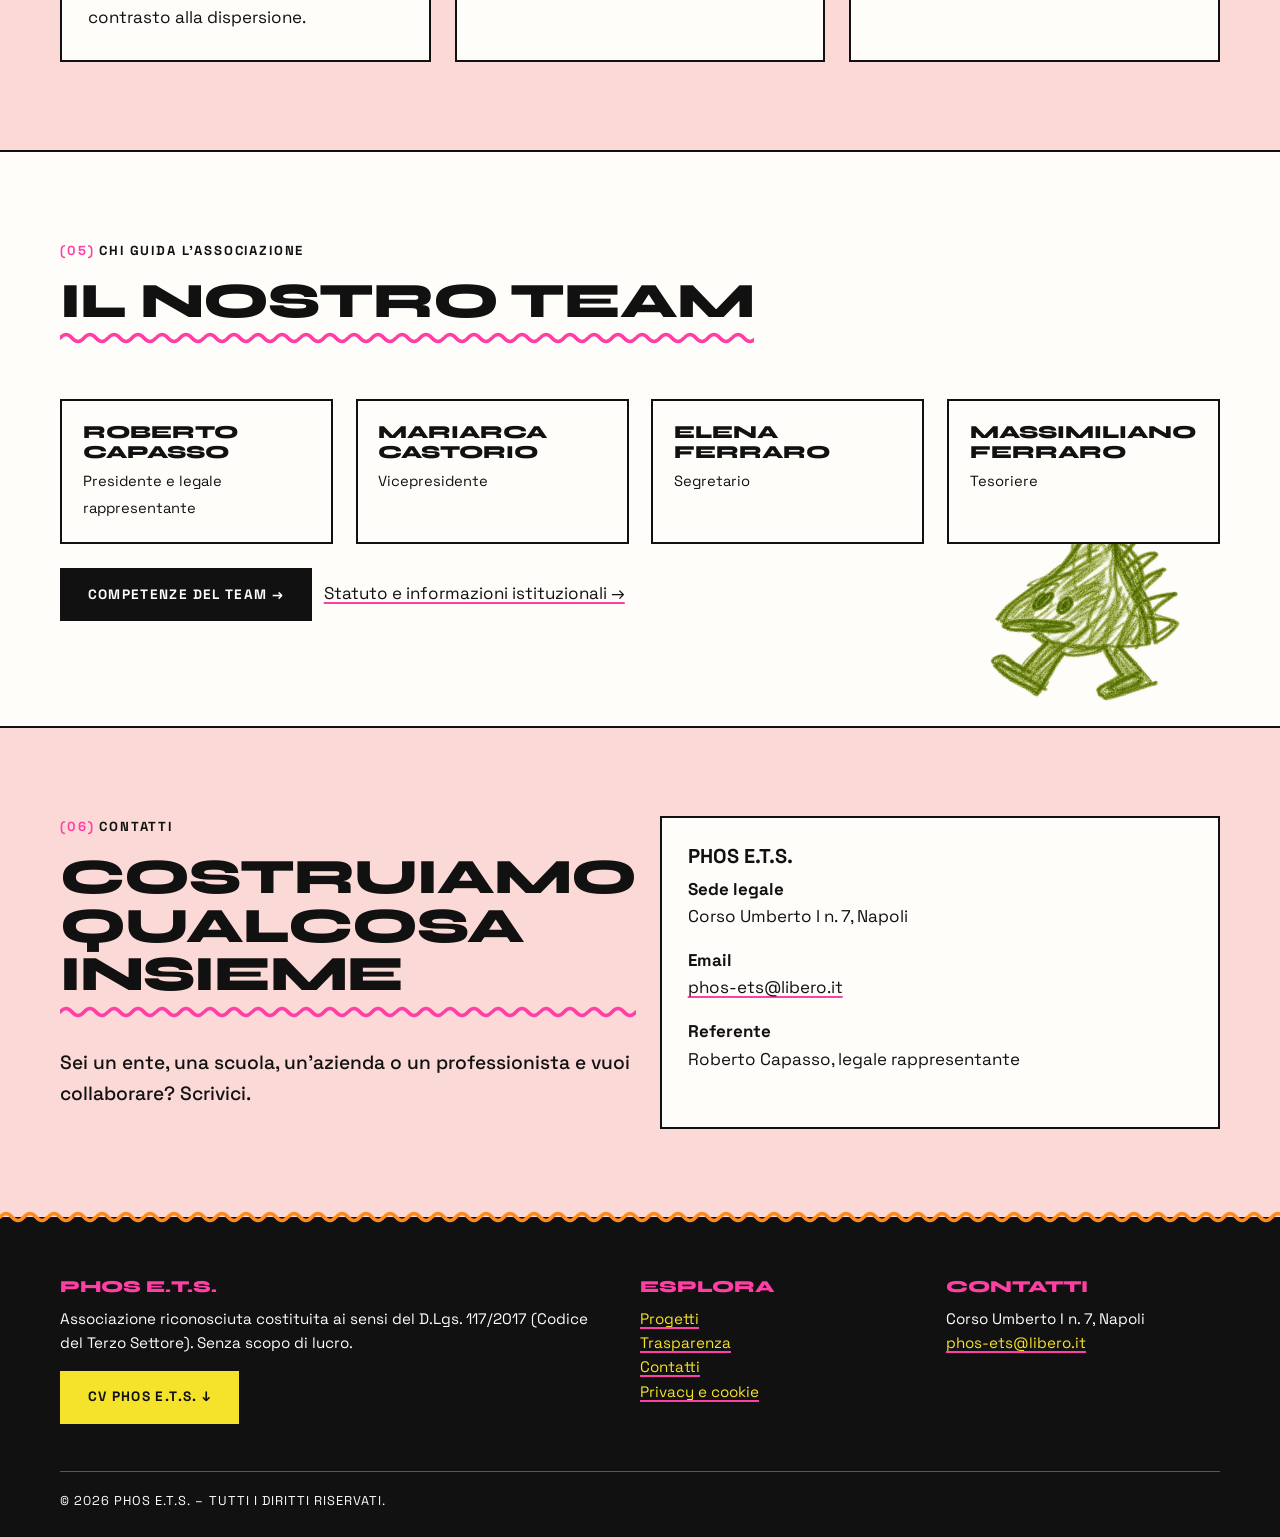
==== commit 10c2c2c0: "k" ====
--- a/index.html
+++ b/index.html
@@ -6,10 +6,7 @@
   <title>PHOS E.T.S. – Ente del Terzo Settore, Napoli</title>
   <meta name="description" content="PHOS E.T.S. è un Ente del Terzo Settore con sede a Napoli: formazione, orientamento, inclusione sociale, cultura e legalità per giovani e persone in condizioni di fragilità.">
   <link rel="icon" href="assets/logo.svg" type="image/svg+xml">
-  <link rel="preconnect" href="https://fonts.googleapis.com">
-  <link rel="preconnect" href="https://fonts.gstatic.com" crossorigin>
-  <link href="https://fonts.googleapis.com/css2?family=Syne:wght@700;800&family=Space+Grotesk:wght@400;500;700&display=swap" rel="stylesheet">
-  <link rel="stylesheet" href="css/style.css?v=9">
+  <link rel="stylesheet" href="css/style.css?v=12">
 </head>
 <body>
   <header class="site-header">
@@ -171,7 +168,7 @@
         </div>
         <div>
           <h3>Esplora</h3>
-          <p><a href="progetti.html">Progetti</a><br><a href="trasparenza.html">Trasparenza</a><br><a href="#contatti">Contatti</a></p>
+          <p><a href="progetti.html">Progetti</a><br><a href="trasparenza.html">Trasparenza</a><br><a href="#contatti">Contatti</a><br><a href="privacy.html">Privacy e cookie</a></p>
         </div>
         <div>
           <h3>Contatti</h3>
@@ -181,6 +178,6 @@
       <div class="footer-bottom">© <span id="anno">2026</span> PHOS E.T.S. – Tutti i diritti riservati.</div>
     </div>
   </footer>
-  <script src="js/main.js?v=9"></script>
+  <script src="js/main.js?v=12"></script>
 </body>
 </html>
--- a/css/style.css
+++ b/css/style.css
@@ -1,3 +1,9 @@
+@font-face { font-family: "Syne"; font-weight: 700; font-style: normal; font-display: swap; src: url("../assets/fonts/Syne-Bold.woff") format("woff"); }
+@font-face { font-family: "Syne"; font-weight: 800; font-style: normal; font-display: swap; src: url("../assets/fonts/Syne-ExtraBold.woff") format("woff"); }
+@font-face { font-family: "Space Grotesk"; font-weight: 400; font-style: normal; font-display: swap; src: url("../assets/fonts/SpaceGrotesk-Regular.woff") format("woff"); }
+@font-face { font-family: "Space Grotesk"; font-weight: 500; font-style: normal; font-display: swap; src: url("../assets/fonts/SpaceGrotesk-Medium.woff") format("woff"); }
+@font-face { font-family: "Space Grotesk"; font-weight: 700; font-style: normal; font-display: swap; src: url("../assets/fonts/SpaceGrotesk-Bold.woff") format("woff"); }
+
 /* ------------------------------------------------------------
    PHOS E.T.S. – stile "naive / childish grotesque"
    Tratto a pastello, colori saturi, grotesque pesante, righe nere
@@ -260,3 +266,44 @@
 .tags li:nth-child(3n+1) { background: var(--yellow); }
 .tags li:nth-child(3n+2) { background: #c9f3de; }
 @media (max-width: 720px) { .member { grid-template-columns: 1fr; } .member .photo { max-width: 220px; } }
+
+/* ---- rifiniture mobile ---- */
+@media (max-width: 720px) {
+  body { font-size: 16px; }
+  .container { width: min(100% - 2rem, var(--max)); }
+  /* numeri in una riga sola */
+  .stats { grid-template-columns: repeat(3, 1fr); margin-top: -3rem; }
+  .stat { border-right: 2px solid var(--ink); border-bottom: 0; padding: 1rem .4rem 1.1rem; }
+  .stat:last-child { border-right: 0; }
+  .stat strong { font-size: 1.9rem; background-size: 100% 100%; }
+  .stat span { font-size: .58rem; letter-spacing: .06em; }
+  /* schede più compatte */
+  .section { padding: 3rem 0; }
+  .card { padding: 1.1rem 1.15rem; }
+  .card .icon { margin-bottom: .35rem; }
+  .card h3 { font-size: 1.1rem; margin-bottom: .35rem; }
+  .card p { font-size: .94rem; line-height: 1.5; }
+  .grid { gap: 1rem; }
+  /* schede progetto */
+  .project { padding: 2.2rem 0; }
+  .project h2 { font-size: 1.7rem; }
+  .meta { padding: .8rem 1rem; }
+  .facts { grid-template-columns: repeat(2, 1fr); gap: .7rem; }
+  .facts strong { font-size: 1.6rem; }
+  /* team nella home: pulsanti in colonna e spazio per il mostriciattolo */
+  #governance { padding-bottom: 9rem; }
+  #governance .btn { display: block; text-align: center; }
+  #governance p a:not(.btn) { display: inline-block; margin-top: .9rem; }
+  /* pagina team */
+  .member { gap: 1.2rem; padding: 2rem 0; }
+  .member .photo { max-width: 170px; margin-left: 4px; }
+  .member h2 { font-size: 1.8rem; }
+  .tags li { font-size: .82rem; padding: .2rem .7rem; }
+  .footer-grid { gap: 1.4rem; }
+}
+
+/* pagine legali */
+.legal { max-width: 820px; }
+.legal h2 { font-size: 1.6rem; margin-top: 2.2rem; }
+.legal h2:first-child { margin-top: 0; }
+.legal h3 { margin-top: 1.2rem; }
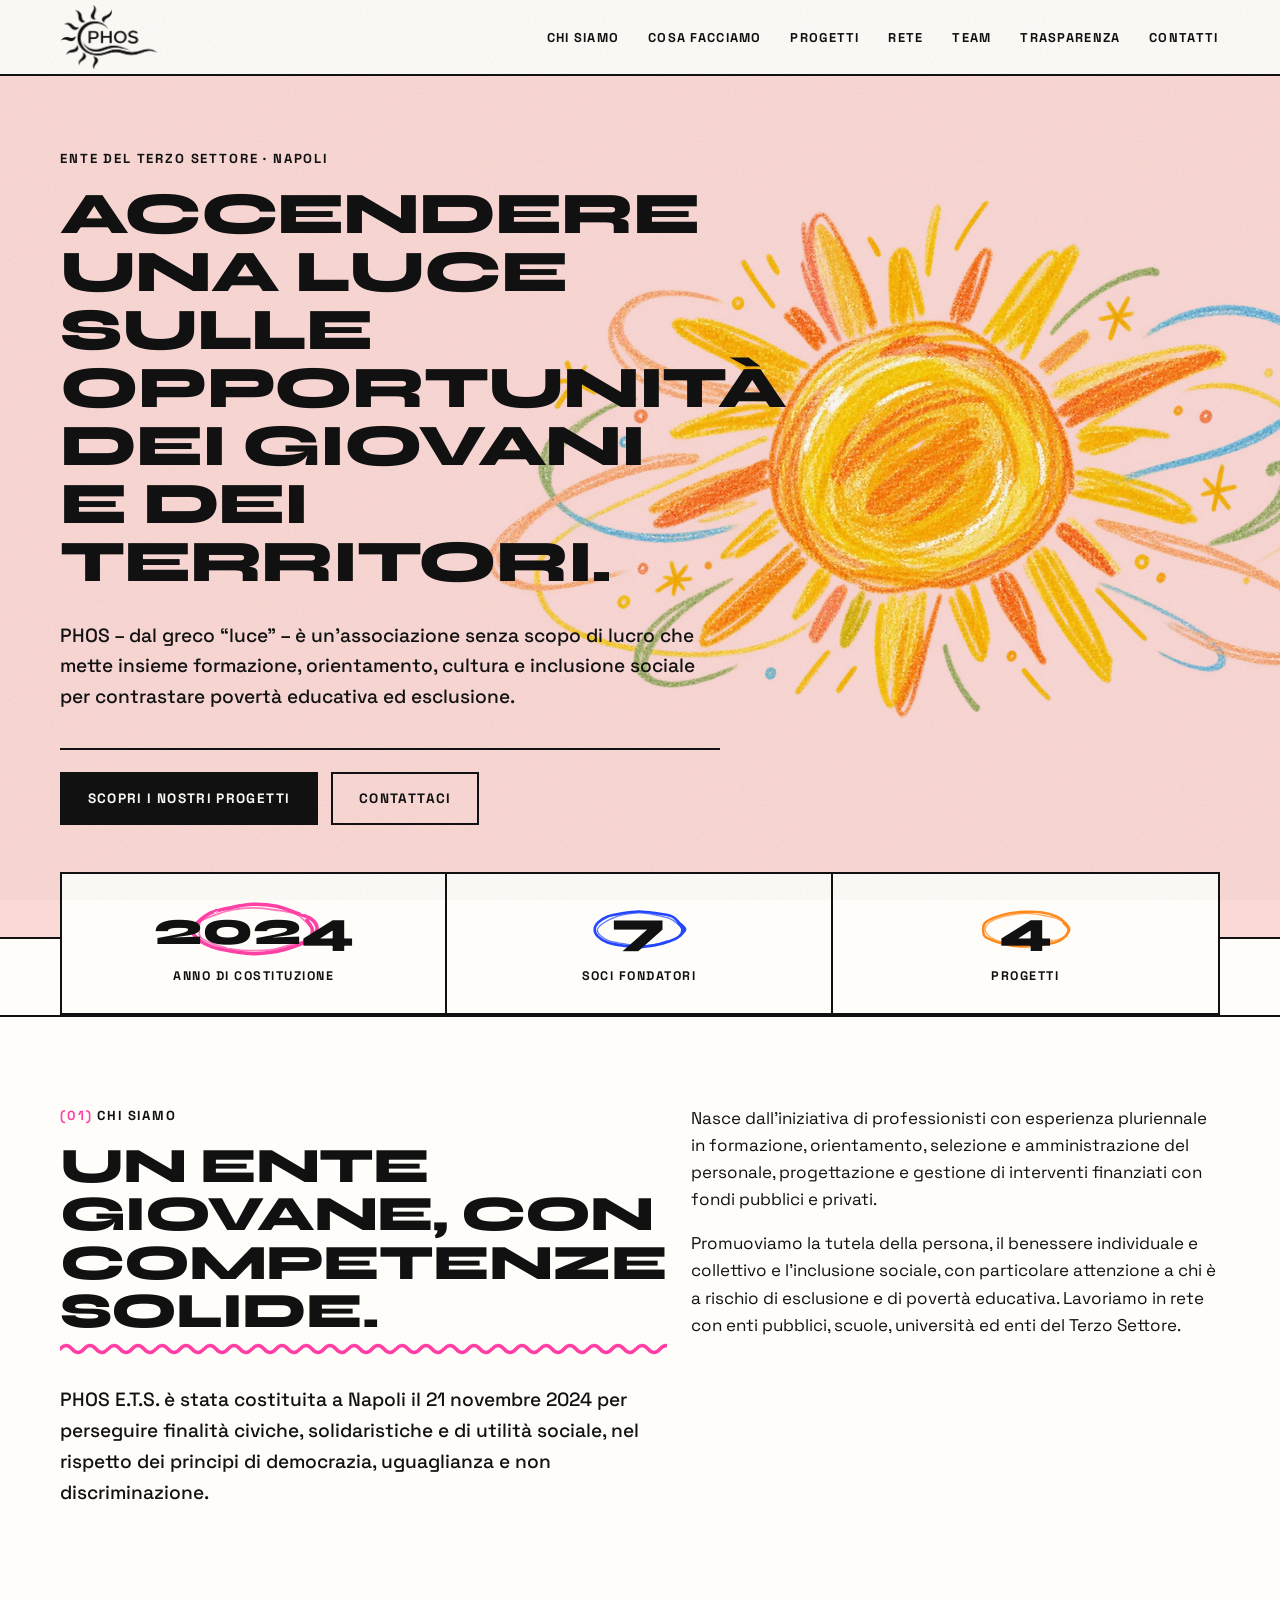
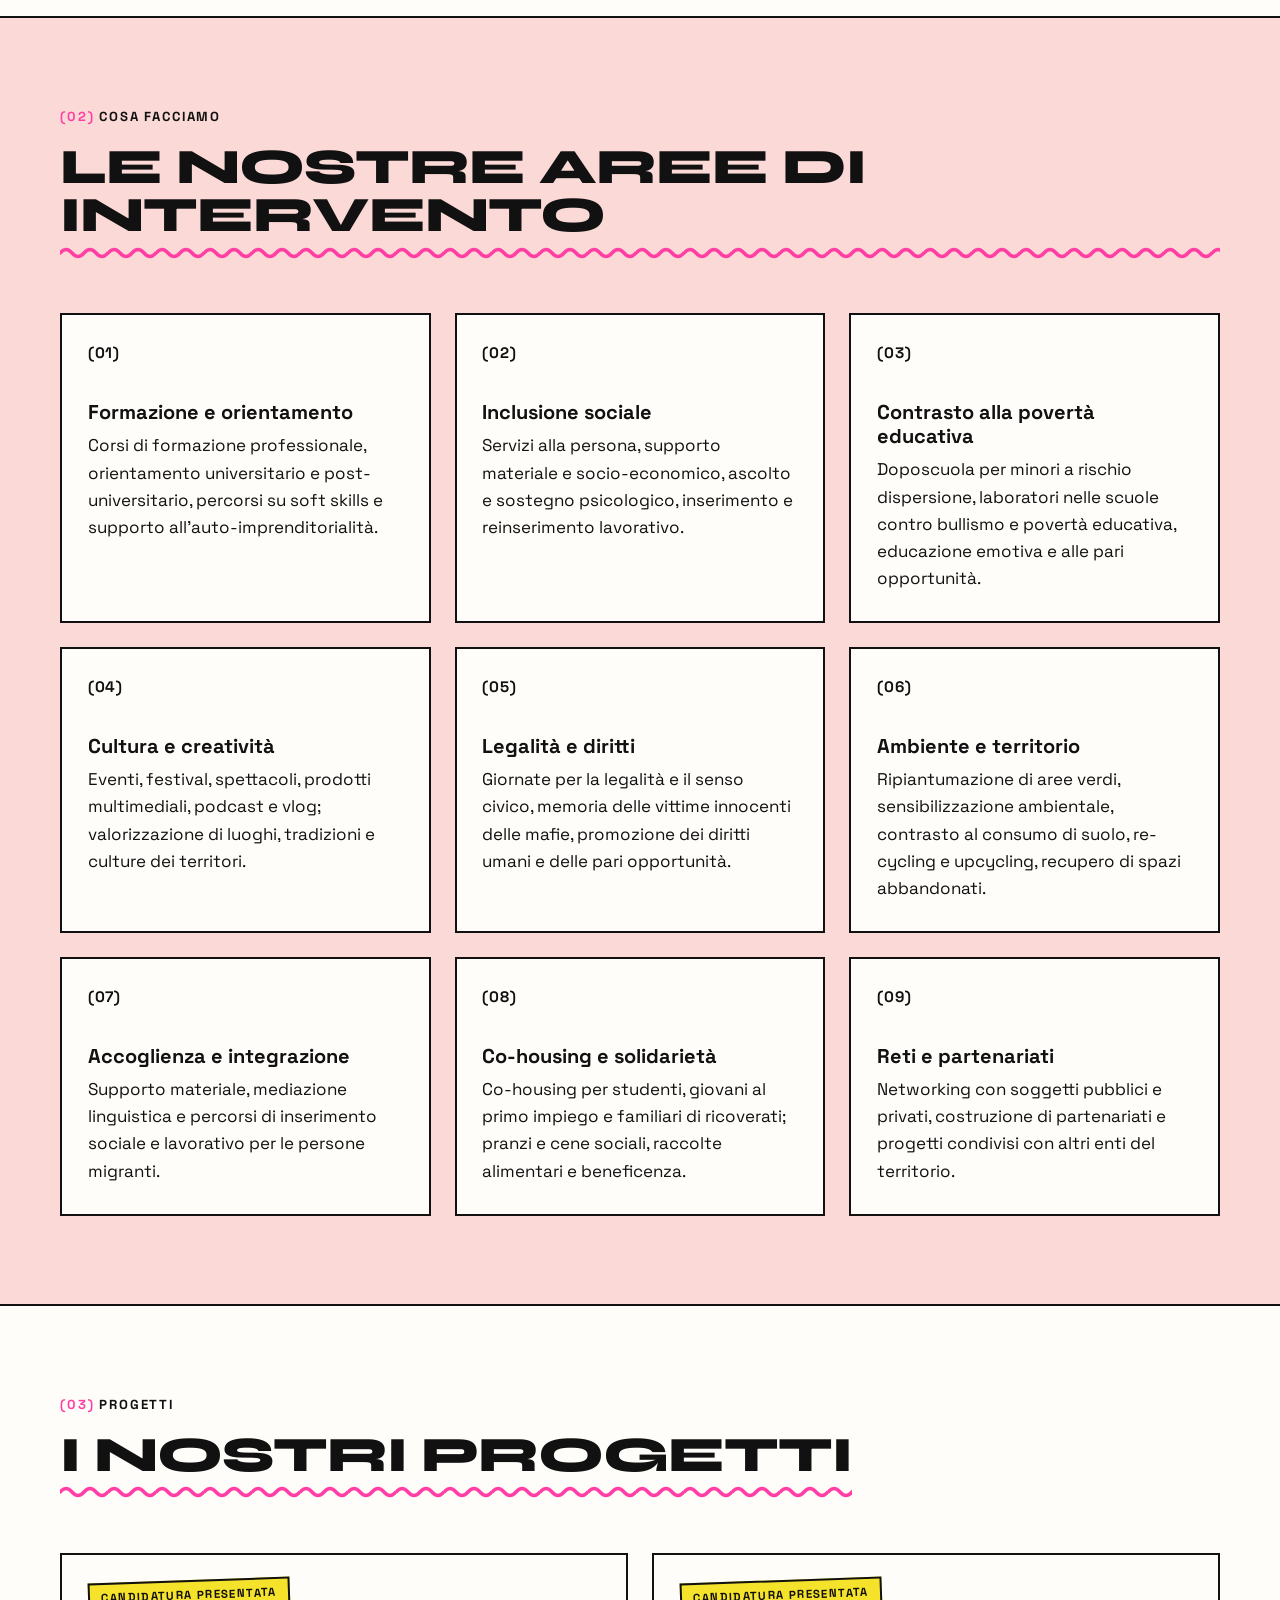
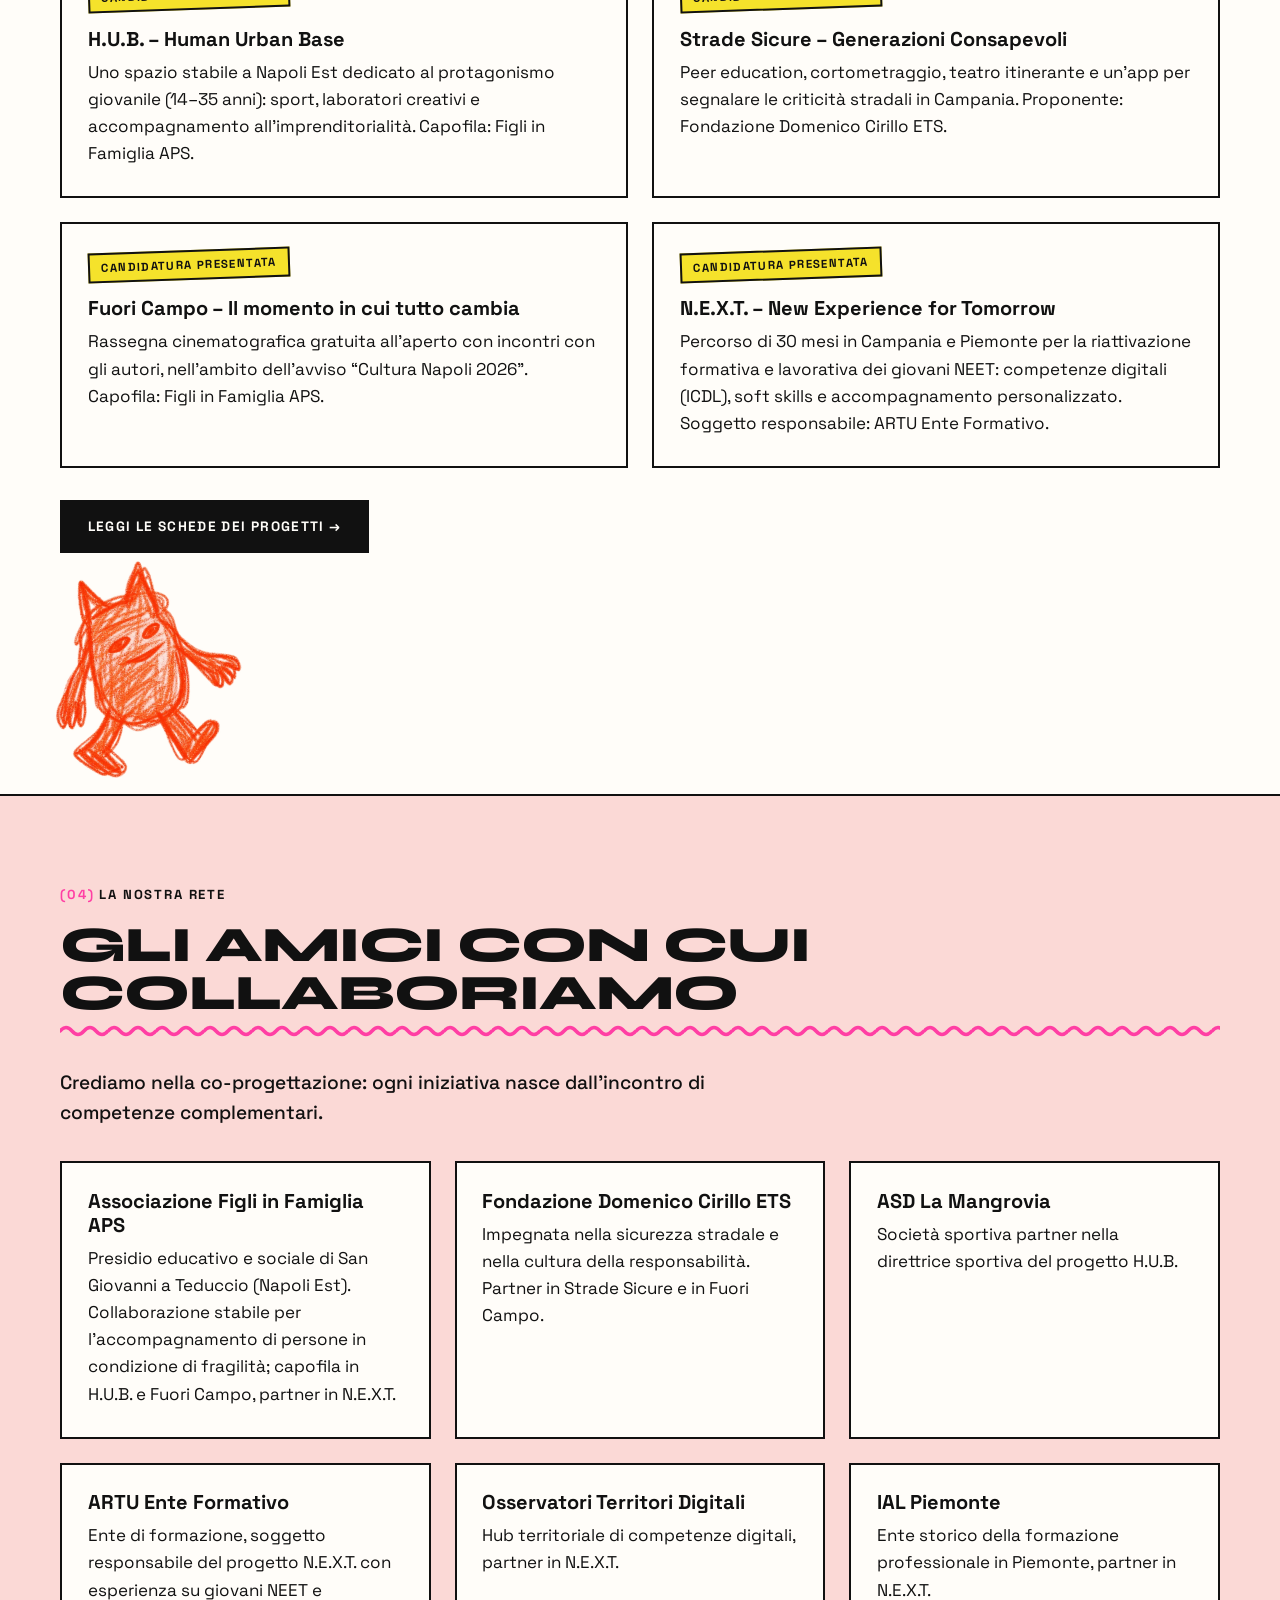
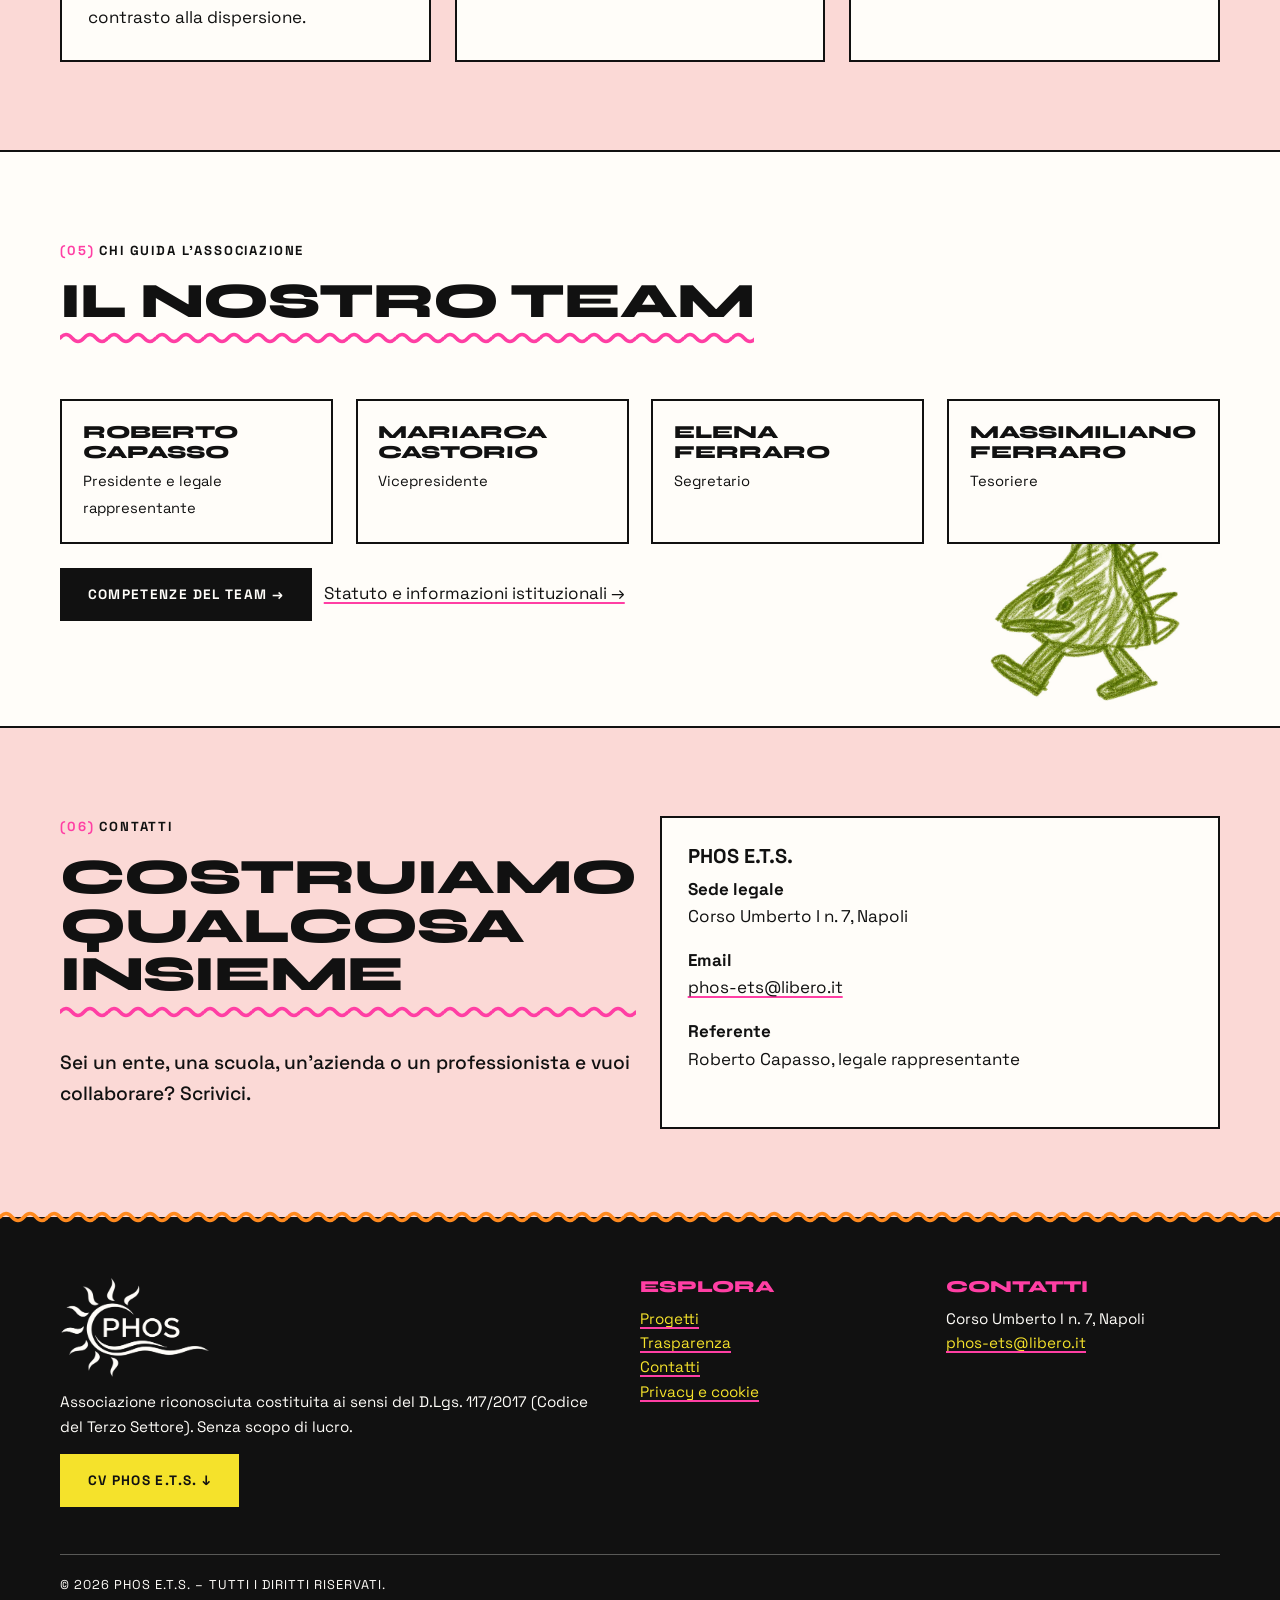
==== commit 59c7d117: "K" ====
--- a/index.html
+++ b/index.html
@@ -5,13 +5,13 @@
   <meta name="viewport" content="width=device-width, initial-scale=1">
   <title>PHOS E.T.S. – Ente del Terzo Settore, Napoli</title>
   <meta name="description" content="PHOS E.T.S. è un Ente del Terzo Settore con sede a Napoli: formazione, orientamento, inclusione sociale, cultura e legalità per giovani e persone in condizioni di fragilità.">
-  <link rel="icon" href="assets/logo.svg" type="image/svg+xml">
-  <link rel="stylesheet" href="css/style.css?v=12">
+  <link rel="icon" href="assets/favicon.png" type="image/png">
+  <link rel="stylesheet" href="css/style.css?v=15">
 </head>
 <body>
   <header class="site-header">
     <div class="container nav">
-      <a class="brand" href="index.html"><img src="assets/logo.svg" alt=""> PHOS E.T.S.</a>
+      <a class="brand" href="index.html"><img src="assets/logo-phos.png" alt="PHOS" width="800" height="539"></a>
       <button class="nav-toggle" aria-label="Apri il menu" aria-expanded="false">☰</button>
       <ul class="nav-links">
         <li><a href="#chi-siamo">Chi siamo</a></li>
@@ -162,7 +162,7 @@
     <div class="container">
       <div class="footer-grid">
         <div>
-          <h3>PHOS E.T.S.</h3>
+          <img class="foot-logo" src="assets/logo-phos-white.png" alt="PHOS E.T.S." width="800" height="539">
           <p>Associazione riconosciuta costituita ai sensi del D.Lgs. 117/2017 (Codice del Terzo Settore). Senza scopo di lucro.</p>
           <p><a class="btn" href="CV-Phos.pdf" download="CV Phos.pdf">CV Phos E.T.S. ↓</a></p>
         </div>
@@ -178,6 +178,6 @@
       <div class="footer-bottom">© <span id="anno">2026</span> PHOS E.T.S. – Tutti i diritti riservati.</div>
     </div>
   </footer>
-  <script src="js/main.js?v=12"></script>
+  <script src="js/main.js?v=15"></script>
 </body>
 </html>
--- a/css/style.css
+++ b/css/style.css
@@ -79,11 +79,12 @@
 .site-header { position: sticky; top: 0; z-index: 50; background: var(--paper); border-bottom: 2px solid var(--ink); }
 .nav { display: flex; align-items: center; justify-content: space-between; height: 74px; }
 .brand {
-  display: flex; align-items: center; gap: .6rem; text-decoration: none;
+  display: flex; align-items: center; gap: .3rem; text-decoration: none;
   font-family: var(--font-head); font-weight: 800; font-size: 1.35rem; text-transform: uppercase; letter-spacing: -.01em;
 }
 .brand:hover { background: none; }
-.brand img { width: 50px; height: 50px; }
+.brand img { width: auto; height: 66px; }
+.brand span { font-family: var(--font-head); font-weight: 800; font-size: .8rem; letter-spacing: .12em; margin-left: -.2rem; align-self: flex-end; padding-bottom: .7rem; }
 .nav-links { display: flex; gap: 1.6rem; list-style: none; margin: 0; padding: 0; }
 .nav-links a {
   text-decoration: none; font-size: .8rem; font-weight: 700; text-transform: uppercase; letter-spacing: .1em; padding: .2rem .1rem;
@@ -307,3 +308,6 @@
 .legal h2 { font-size: 1.6rem; margin-top: 2.2rem; }
 .legal h2:first-child { margin-top: 0; }
 .legal h3 { margin-top: 1.2rem; }
+
+.foot-logo { width: 150px; height: auto; margin-bottom: .8rem; display: block; }
+@media (max-width: 720px) { .brand img { height: 46px; } .brand span { padding-bottom: .5rem; } }
